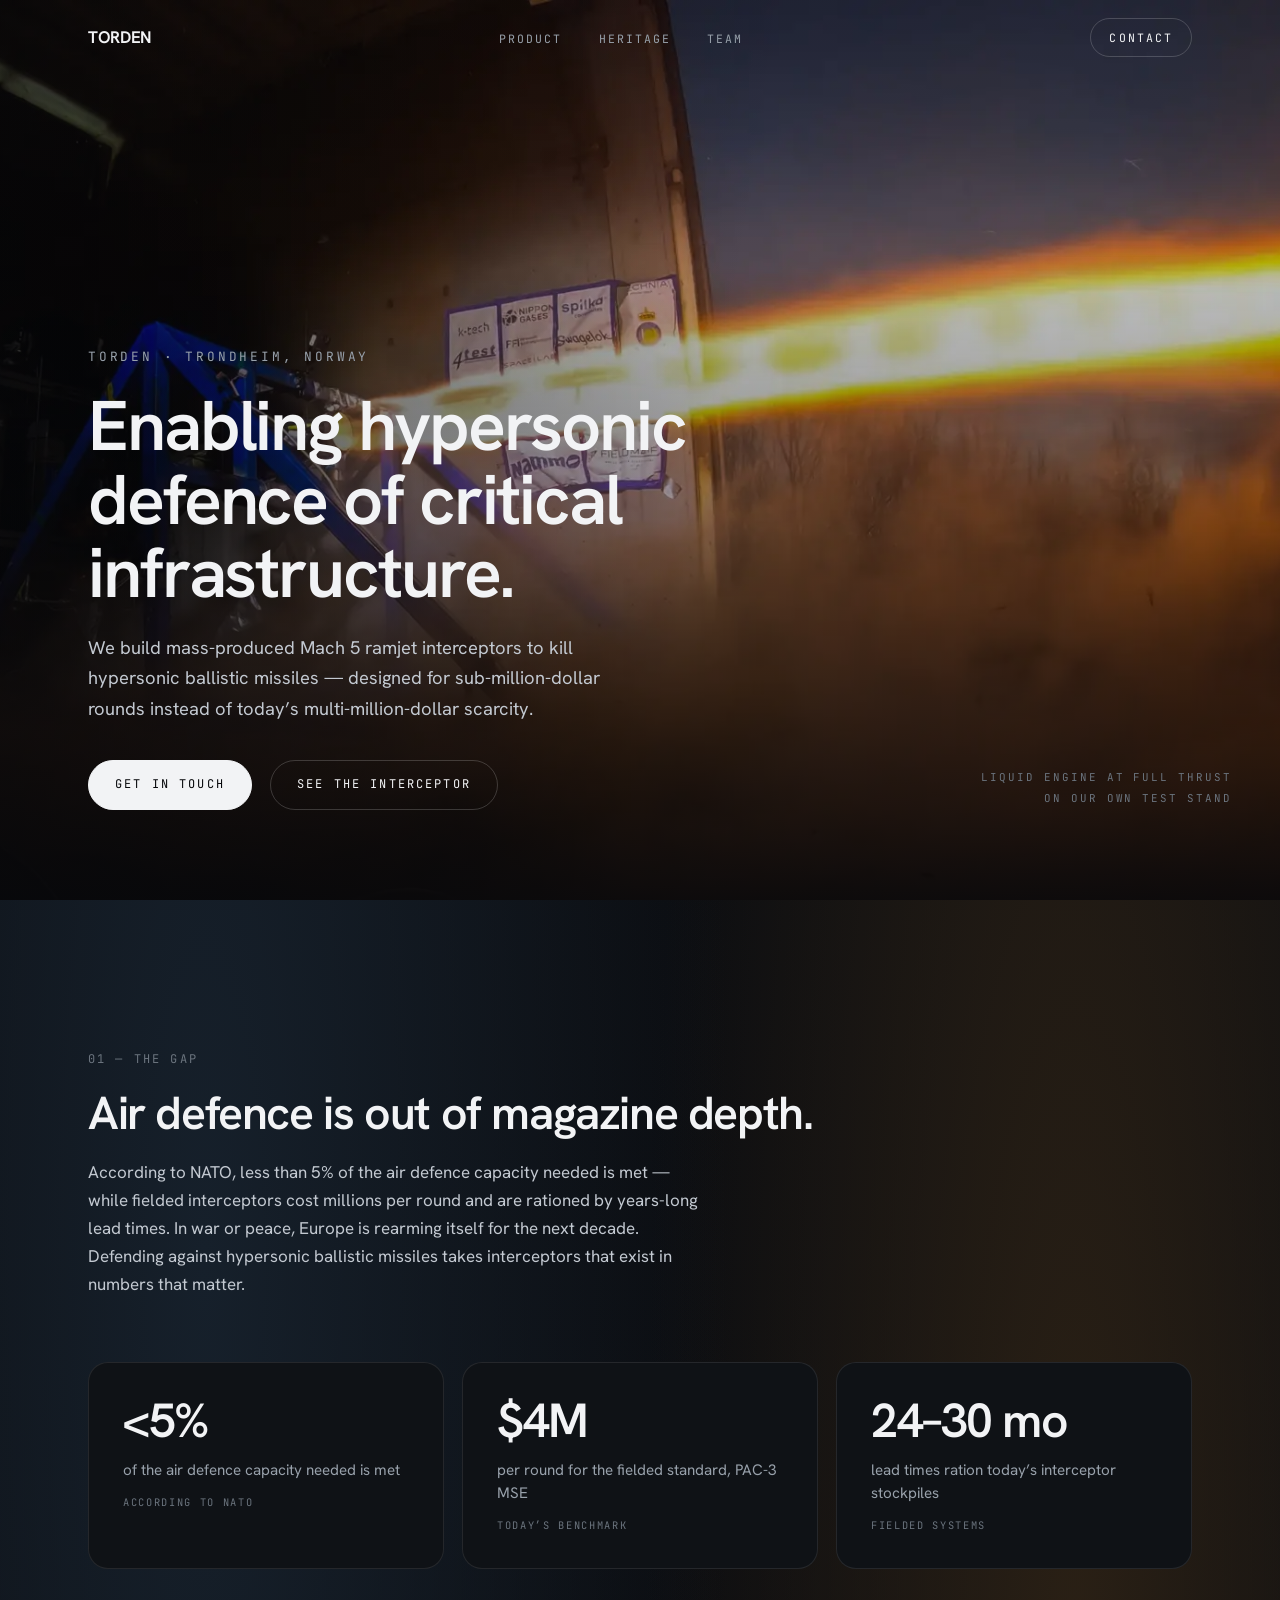
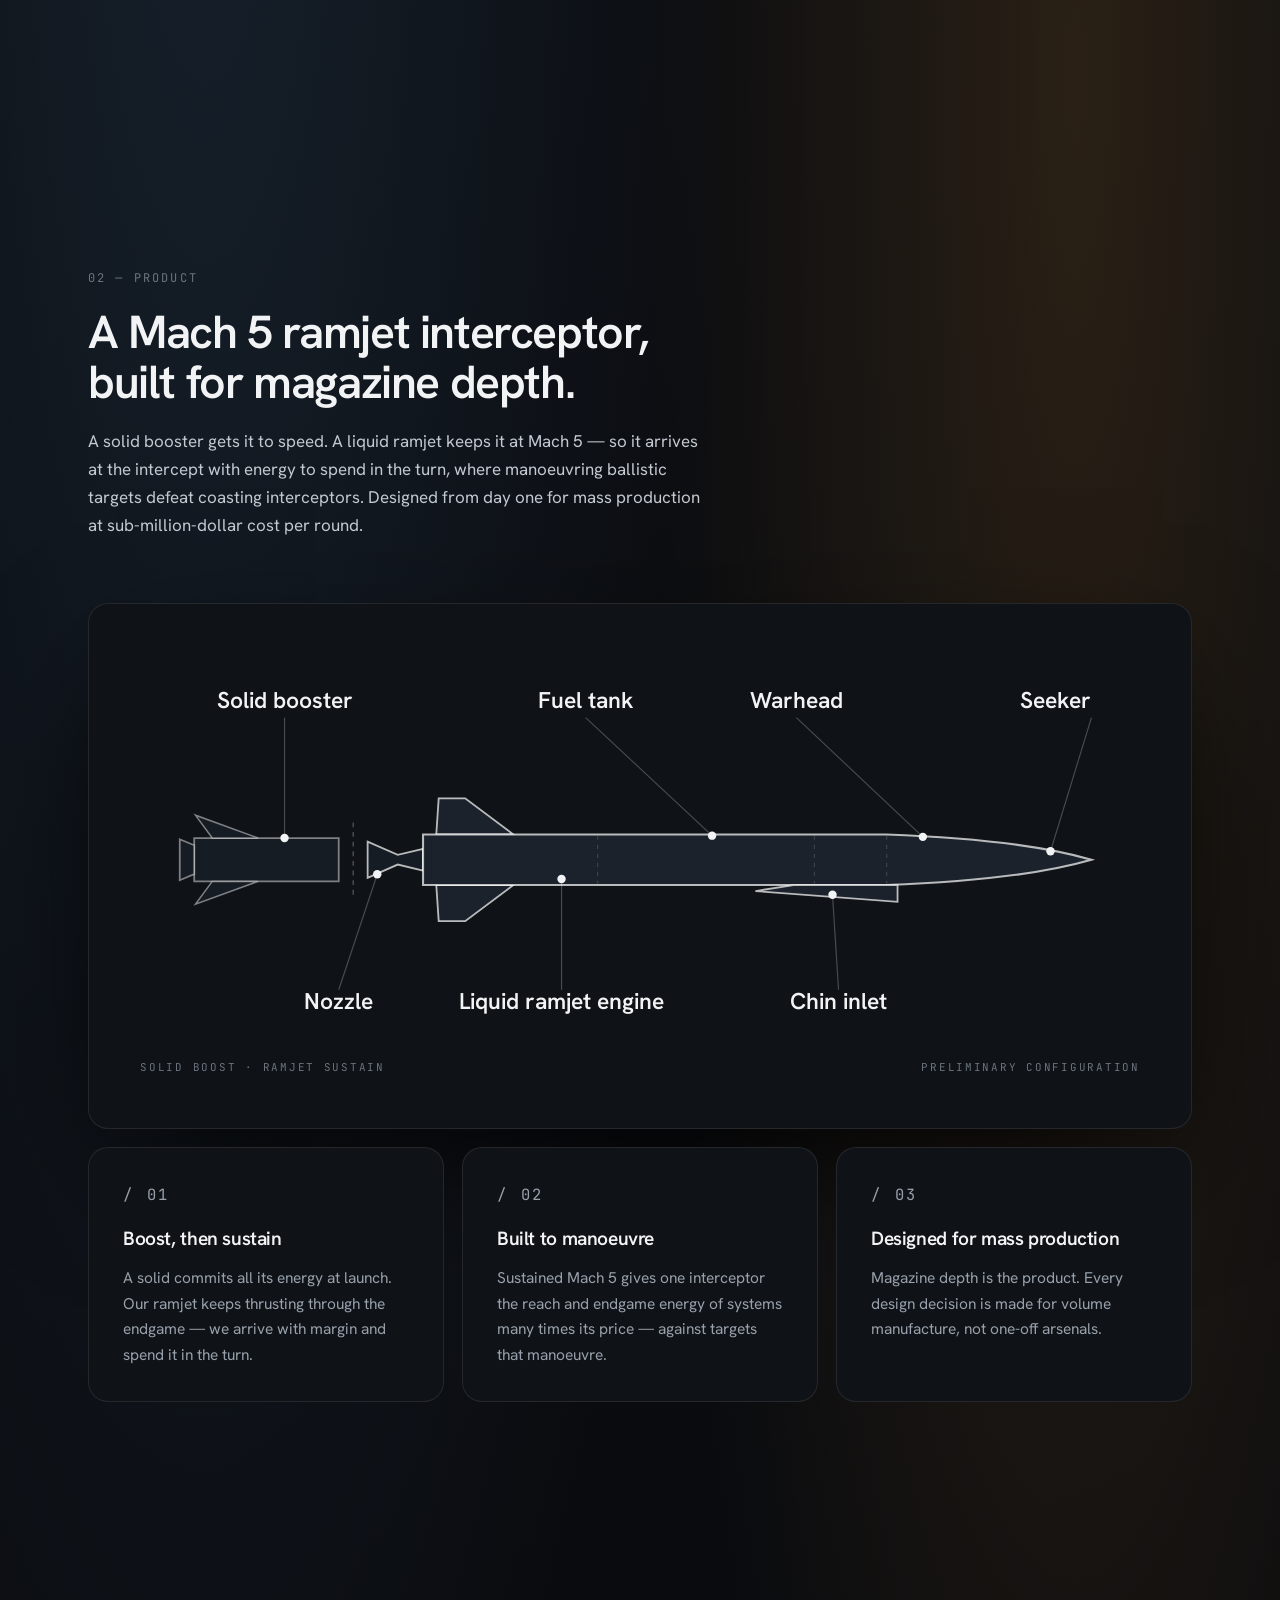
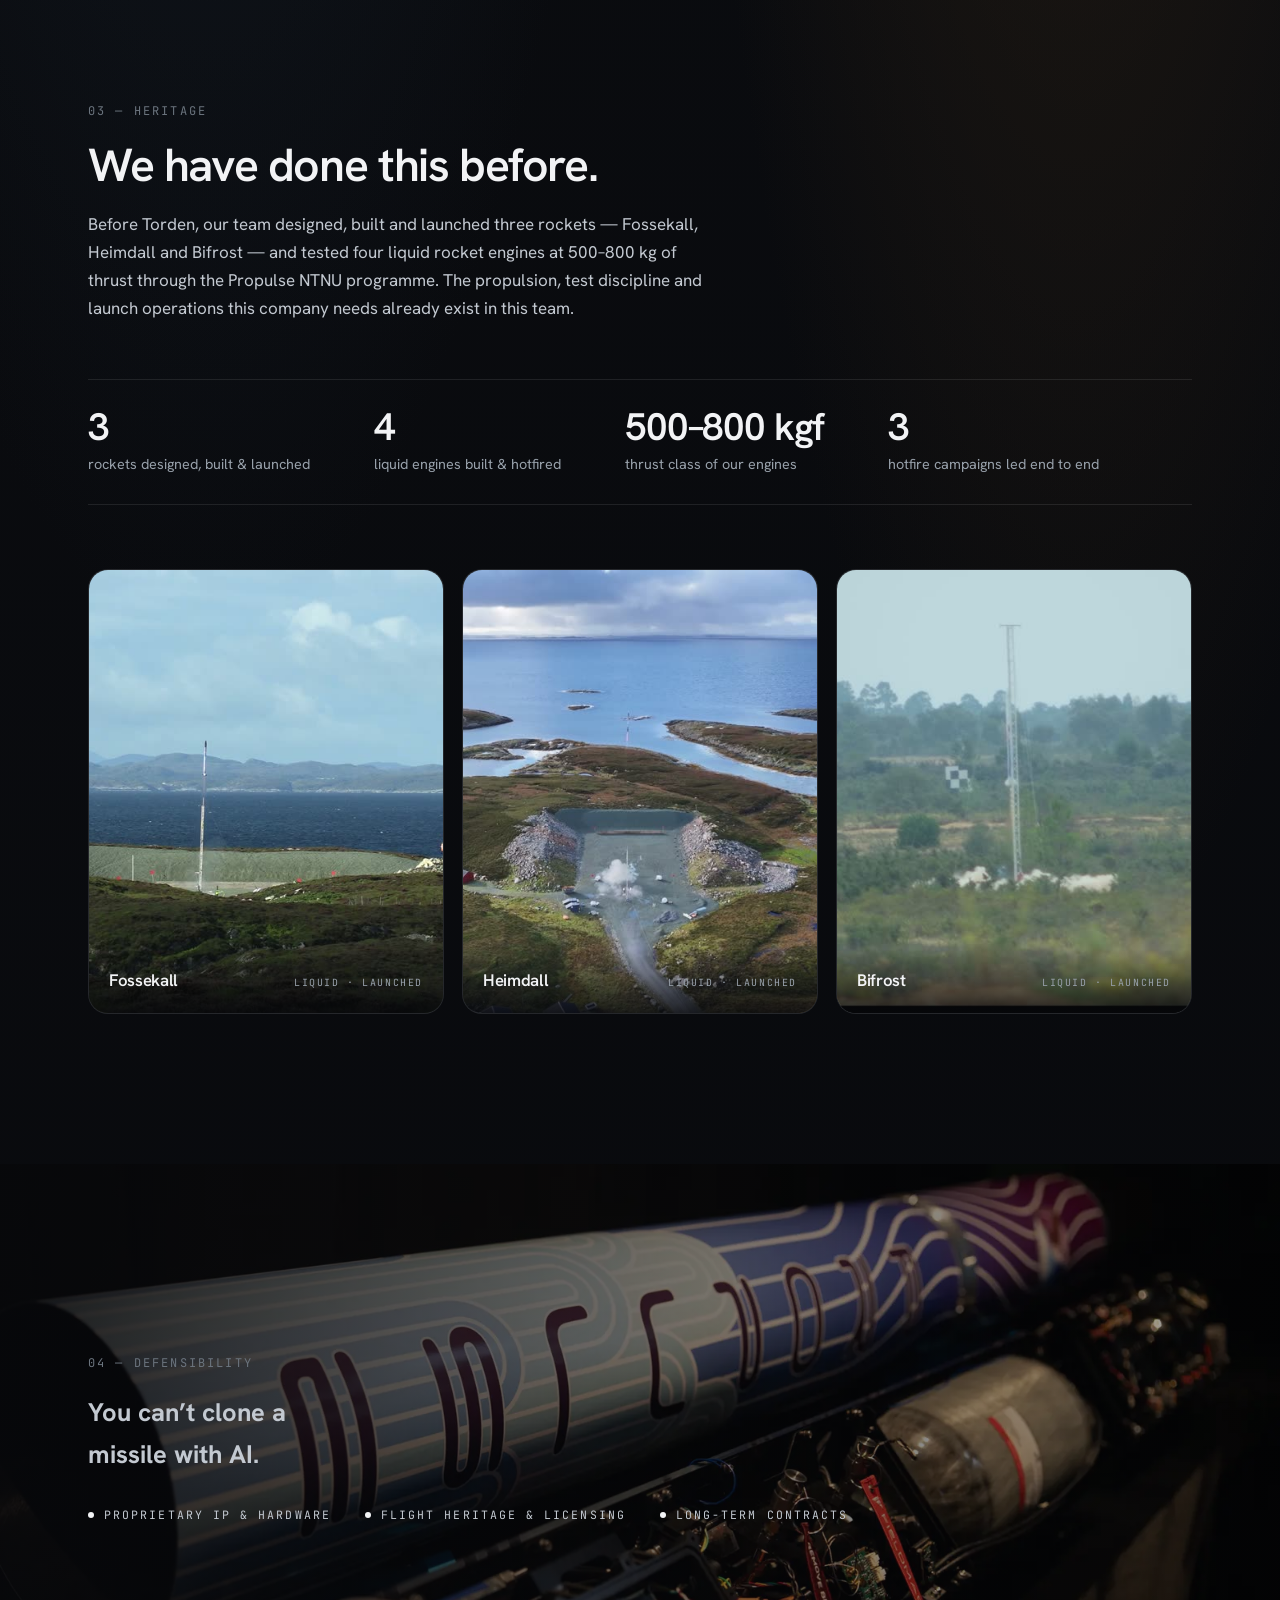
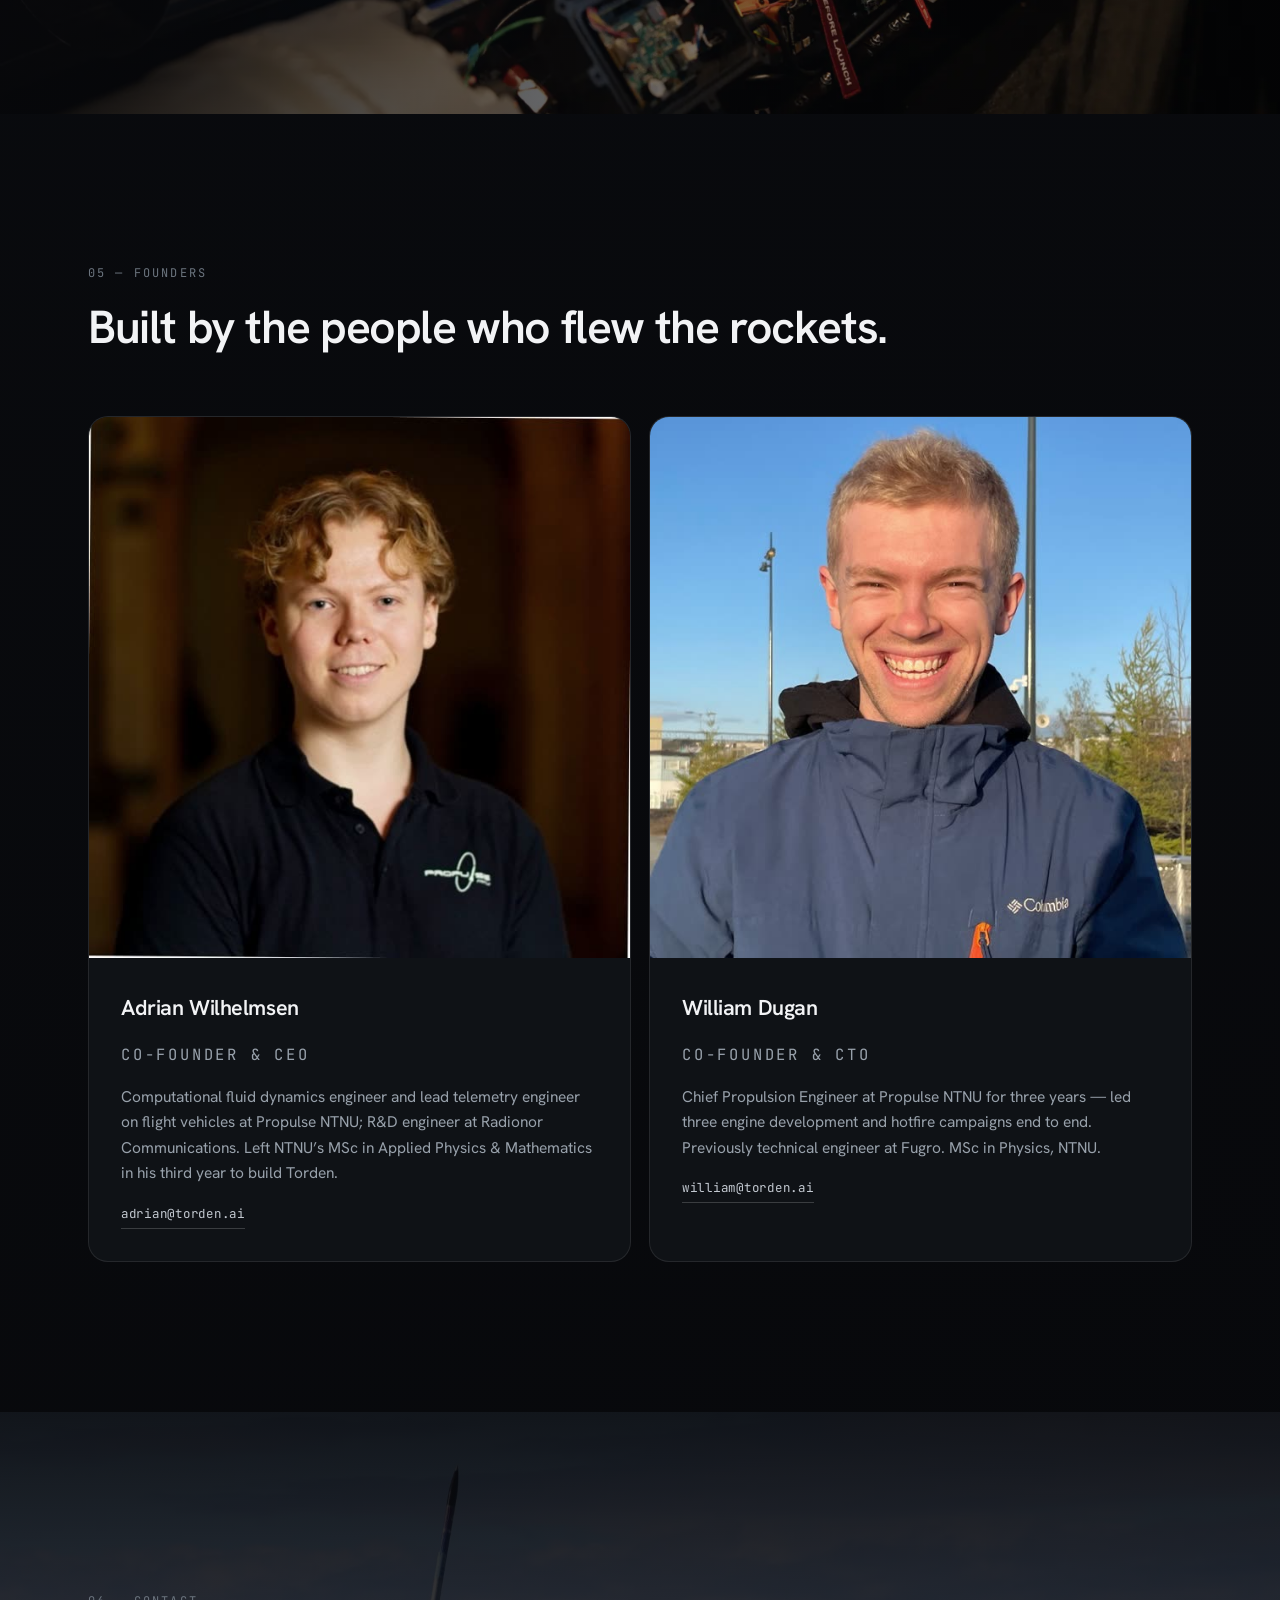
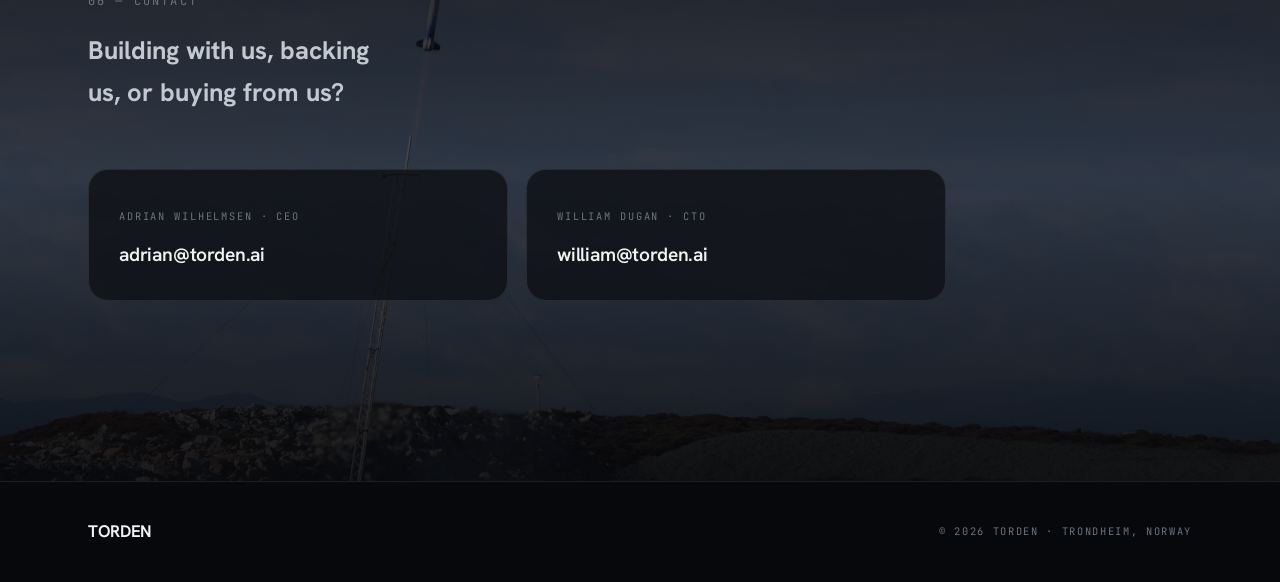
==== index.html @ d673d78e "Torden landing page - initial version Static single-page site for torden.ai in the visual language o" ====
<!doctype html>
<html lang="en">
<head>
  <meta charset="utf-8">
  <meta name="viewport" content="width=device-width, initial-scale=1">
  <title>Torden — Hypersonic defence of critical infrastructure</title>
  <meta name="description" content="Torden builds mass-produced Mach 5 ramjet interceptors to defend critical infrastructure against hypersonic ballistic missiles. Trondheim, Norway.">
  <link rel="canonical" href="https://torden.ai/">
  <meta name="theme-color" content="#07080b">

  <meta property="og:type" content="website">
  <meta property="og:site_name" content="Torden">
  <meta property="og:title" content="Torden — Hypersonic defence of critical infrastructure">
  <meta property="og:description" content="Mass-produced Mach 5 ramjet interceptors, built to kill hypersonic ballistic missiles. Trondheim, Norway.">
  <meta property="og:url" content="https://torden.ai/">
  <meta property="og:image" content="https://torden.ai/assets/img/og.jpg">
  <meta name="twitter:card" content="summary_large_image">

  <link rel="icon" href="favicon.svg" type="image/svg+xml">
  <link rel="apple-touch-icon" href="apple-touch-icon.png">

  <link rel="preload" href="assets/fonts/hanken-grotesk-var.woff2" as="font" type="font/woff2" crossorigin>
  <link rel="preload" href="assets/fonts/jetbrains-mono-var.woff2" as="font" type="font/woff2" crossorigin>
  <link rel="stylesheet" href="styles.css">
  <script>document.documentElement.classList.add("js");</script>
</head>
<body>

  <header class="nav" id="top">
    <div class="container nav-inner">
      <a class="wordmark" href="#top" aria-label="Torden — home">TORDEN</a>
      <nav aria-label="Primary">
        <ul class="nav-links">
          <li><a href="#product">Product</a></li>
          <li><a href="#heritage">Heritage</a></li>
          <li><a href="#team">Team</a></li>
        </ul>
      </nav>
      <a class="nav-contact" href="#contact">Contact</a>
    </div>
  </header>

  <main>

    <!-- Hero -->
    <section class="hero">
      <div class="hero-media" aria-hidden="true">
        <picture>
          <source type="image/webp" srcset="assets/img/hero-960.webp 960w, assets/img/hero-1600.webp 1600w, assets/img/hero-2560.webp 2560w" sizes="100vw">
          <img src="assets/img/hero-1600.jpg" srcset="assets/img/hero-960.jpg 960w, assets/img/hero-1600.jpg 1600w, assets/img/hero-2560.jpg 2560w" sizes="100vw" alt="" fetchpriority="high" decoding="async">
        </picture>
      </div>
      <div class="hero-scrim" aria-hidden="true"></div>
      <div class="container hero-content">
        <p class="hero-kicker">Torden &middot; Trondheim, Norway</p>
        <h1>Enabling hypersonic defence of critical infrastructure.</h1>
        <p class="hero-sub">We build mass-produced Mach&nbsp;5 ramjet interceptors to kill hypersonic ballistic missiles &mdash; designed for sub-million-dollar rounds instead of today&rsquo;s multi-million-dollar scarcity.</p>
        <div class="hero-cta-row">
          <a class="btn" href="#contact">Get in touch</a>
          <a class="btn btn-ghost" href="#product">See the interceptor</a>
        </div>
      </div>
      <p class="hero-note" aria-hidden="true">Liquid engine at full thrust<br>on our own test stand</p>
    </section>

    <!-- The gap -->
    <section class="section" id="gap">
      <div class="container">
        <div class="section-head reveal">
          <p class="kicker">01 &mdash; The gap</p>
          <h2>Air defence is out of magazine depth.</h2>
          <p class="section-lede">According to NATO, less than 5% of the air defence capacity needed is met &mdash; while fielded interceptors cost millions per round and are rationed by years-long lead times. In war or peace, Europe is rearming itself for the next decade. Defending against hypersonic ballistic missiles takes interceptors that exist in numbers that matter.</p>
        </div>
        <div class="stat-grid">
          <div class="stat reveal">
            <p class="stat-number">&lt;5%</p>
            <p class="stat-label">of the air defence capacity needed is met</p>
            <p class="stat-source">According to NATO</p>
          </div>
          <div class="stat reveal">
            <p class="stat-number">$4M</p>
            <p class="stat-label">per round for the fielded standard, PAC-3 MSE</p>
            <p class="stat-source">Today&rsquo;s benchmark</p>
          </div>
          <div class="stat reveal">
            <p class="stat-number">24&ndash;30&nbsp;mo</p>
            <p class="stat-label">lead times ration today&rsquo;s interceptor stockpiles</p>
            <p class="stat-source">Fielded systems</p>
          </div>
        </div>
      </div>
    </section>

    <!-- Product -->
    <section class="section" id="product">
      <div class="container">
        <div class="section-head reveal">
          <p class="kicker">02 &mdash; Product</p>
          <h2>A Mach&nbsp;5 ramjet interceptor, built for magazine depth.</h2>
          <p class="section-lede">A solid booster gets it to speed. A liquid ramjet keeps it at Mach&nbsp;5 &mdash; so it arrives at the intercept with energy to spend in the turn, where manoeuvring ballistic targets defeat coasting interceptors. Designed from day one for mass production at sub-million-dollar cost per round.</p>
        </div>
        <div class="diagram-panel reveal">
          <div class="diagram-scroll" tabindex="0" role="group" aria-label="Interceptor cutaway diagram, scrollable">
            <svg viewBox="0 0 1660 640" xmlns="http://www.w3.org/2000/svg" preserveAspectRatio="xMidYMid meet" role="img" aria-labelledby="diagram-title">
              <title id="diagram-title">Interceptor cutaway: solid booster and nozzle at the rear, liquid ramjet engine with chin inlet mid-body, fuel tank, warhead and seeker toward the nose.</title>
              <path d="M 90 304 L 330 304 L 330 376 L 90 376 Z" fill="#161c24" stroke="rgba(255,255,255,.45)" stroke-width="3"/>
              <path d="M 90 316 L 66 306 L 66 374 L 90 364 Z" fill="#161c24" stroke="rgba(255,255,255,.45)" stroke-width="3"/>
              <path d="M 120 304 L 92 266 L 196 304 Z" fill="#161c24" stroke="rgba(255,255,255,.45)" stroke-width="2.5"/>
              <path d="M 120 376 L 92 414 L 196 376 Z" fill="#161c24" stroke="rgba(255,255,255,.45)" stroke-width="2.5"/>
              <line x1="354" y1="278" x2="354" y2="402" stroke="rgba(255,255,255,.3)" stroke-width="2" stroke-dasharray="8 8"/>
              <path d="M 470 322 L 428 332 L 378 310 L 378 370 L 428 348 L 470 358 Z" fill="#161c24" stroke="rgba(255,255,255,.7)" stroke-width="3"/>
              <path d="M 620 298 L 540 238 L 496 238 L 492 298 Z" fill="#1b222b" stroke="rgba(255,255,255,.7)" stroke-width="3"/>
              <path d="M 620 382 L 540 442 L 496 442 L 492 382 Z" fill="#1b222b" stroke="rgba(255,255,255,.7)" stroke-width="3"/>
              <path d="M 470 298 L 1240 298 Q 1462 306 1580 340 Q 1462 374 1240 382 L 470 382 Z" fill="#1b222b" stroke="rgba(255,255,255,.7)" stroke-width="3.5"/>
              <path d="M 1085 382 L 1258 382 L 1258 410 L 1022 392 Z" fill="#1b222b" stroke="rgba(255,255,255,.7)" stroke-width="3"/>
              <line x1="760" y1="300" x2="760" y2="380" stroke="rgba(255,255,255,.14)" stroke-width="2" stroke-dasharray="7 8"/>
              <line x1="1120" y1="300" x2="1120" y2="380" stroke="rgba(255,255,255,.14)" stroke-width="2" stroke-dasharray="7 8"/>
              <line x1="1240" y1="300" x2="1240" y2="380" stroke="rgba(255,255,255,.14)" stroke-width="2" stroke-dasharray="7 8"/>
              <line x1="1512" y1="326" x2="1580" y2="104" stroke="rgba(255,255,255,.24)" stroke-width="2"/><circle cx="1512" cy="326" r="7" fill="#f2f3f5"/><text x="1580" y="88" fill="#f2f3f5" font-size="38" font-weight="600" font-family="Hanken Grotesk, sans-serif" text-anchor="end">Seeker</text>
              <line x1="1300" y1="302" x2="1090" y2="104" stroke="rgba(255,255,255,.24)" stroke-width="2"/><circle cx="1300" cy="302" r="7" fill="#f2f3f5"/><text x="1090" y="88" fill="#f2f3f5" font-size="38" font-weight="600" font-family="Hanken Grotesk, sans-serif" text-anchor="middle">Warhead</text>
              <line x1="950" y1="300" x2="740" y2="104" stroke="rgba(255,255,255,.24)" stroke-width="2"/><circle cx="950" cy="300" r="7" fill="#f2f3f5"/><text x="740" y="88" fill="#f2f3f5" font-size="38" font-weight="600" font-family="Hanken Grotesk, sans-serif" text-anchor="middle">Fuel tank</text>
              <line x1="240" y1="304" x2="240" y2="104" stroke="rgba(255,255,255,.24)" stroke-width="2"/><circle cx="240" cy="304" r="7" fill="#f2f3f5"/><text x="240" y="88" fill="#f2f3f5" font-size="38" font-weight="600" font-family="Hanken Grotesk, sans-serif" text-anchor="middle">Solid booster</text>
              <line x1="394" y1="364" x2="330" y2="556" stroke="rgba(255,255,255,.24)" stroke-width="2"/><circle cx="394" cy="364" r="7" fill="#f2f3f5"/><text x="330" y="588" fill="#f2f3f5" font-size="38" font-weight="600" font-family="Hanken Grotesk, sans-serif" text-anchor="middle">Nozzle</text>
              <line x1="700" y1="372" x2="700" y2="556" stroke="rgba(255,255,255,.24)" stroke-width="2"/><circle cx="700" cy="372" r="7" fill="#f2f3f5"/><text x="700" y="588" fill="#f2f3f5" font-size="38" font-weight="600" font-family="Hanken Grotesk, sans-serif" text-anchor="middle">Liquid ramjet engine</text>
              <line x1="1150" y1="398" x2="1160" y2="556" stroke="rgba(255,255,255,.24)" stroke-width="2"/><circle cx="1150" cy="398" r="7" fill="#f2f3f5"/><text x="1160" y="588" fill="#f2f3f5" font-size="38" font-weight="600" font-family="Hanken Grotesk, sans-serif" text-anchor="middle">Chin inlet</text>
            </svg>
          </div>
          <div class="diagram-caption">
            <span>Solid boost &middot; ramjet sustain</span>
            <span>Preliminary configuration</span>
          </div>
        </div>
        <div class="feature-grid">
          <div class="feature reveal">
            <p class="feature-index">/ 01</p>
            <h3>Boost, then sustain</h3>
            <p>A solid commits all its energy at launch. Our ramjet keeps thrusting through the endgame &mdash; we arrive with margin and spend it in the turn.</p>
          </div>
          <div class="feature reveal">
            <p class="feature-index">/ 02</p>
            <h3>Built to manoeuvre</h3>
            <p>Sustained Mach&nbsp;5 gives one interceptor the reach and endgame energy of systems many times its price &mdash; against targets that manoeuvre.</p>
          </div>
          <div class="feature reveal">
            <p class="feature-index">/ 03</p>
            <h3>Designed for mass production</h3>
            <p>Magazine depth is the product. Every design decision is made for volume manufacture, not one-off arsenals.</p>
          </div>
        </div>
      </div>
    </section>

    <!-- Heritage -->
    <section class="section" id="heritage">
      <div class="container">
        <div class="section-head reveal">
          <p class="kicker">03 &mdash; Heritage</p>
          <h2>We have done this before.</h2>
          <p class="section-lede">Before Torden, our team designed, built and launched three rockets &mdash; Fossekall, Heimdall and Bifrost &mdash; and tested four liquid rocket engines at 500&ndash;800&nbsp;kg of thrust through the Propulse NTNU programme. The propulsion, test discipline and launch operations this company needs already exist in this team.</p>
        </div>
        <div class="heritage-stats reveal">
          <div class="hstat">
            <p class="stat-number">3</p>
            <p class="stat-label">rockets designed, built &amp; launched</p>
          </div>
          <div class="hstat">
            <p class="stat-number">4</p>
            <p class="stat-label">liquid engines built &amp; hotfired</p>
          </div>
          <div class="hstat">
            <p class="stat-number">500&ndash;800&nbsp;kgf</p>
            <p class="stat-label">thrust class of our engines</p>
          </div>
          <div class="hstat">
            <p class="stat-number">3</p>
            <p class="stat-label">hotfire campaigns led end to end</p>
          </div>
        </div>
        <div class="launch-grid">
          <figure class="launch-card reveal">
            <video src="assets/video/fossekall.mp4" poster="assets/video/fossekall-poster.jpg" autoplay muted loop playsinline preload="metadata" aria-label="Fossekall lifting off from a coastal launch rail"></video>
            <figcaption>
              <span class="launch-name">Fossekall</span>
              <span class="launch-tag">Liquid &middot; launched</span>
            </figcaption>
          </figure>
          <figure class="launch-card reveal">
            <video src="assets/video/heimdall.mp4" poster="assets/video/heimdall-poster.jpg" autoplay muted loop playsinline preload="metadata" aria-label="Heimdall igniting on an island pad, seen from a drone"></video>
            <figcaption>
              <span class="launch-name">Heimdall</span>
              <span class="launch-tag">Liquid &middot; launched</span>
            </figcaption>
          </figure>
          <figure class="launch-card reveal">
            <video src="assets/video/bifrost.mp4" poster="assets/video/bifrost-poster.jpg" autoplay muted loop playsinline preload="metadata" aria-label="Bifrost leaving its launch tower"></video>
            <figcaption>
              <span class="launch-name">Bifrost</span>
              <span class="launch-tag">Liquid &middot; launched</span>
            </figcaption>
          </figure>
        </div>
      </div>
    </section>

    <!-- Defensibility band -->
    <section class="band" aria-labelledby="defensibility-title">
      <div class="band-media" aria-hidden="true">
        <picture>
          <source type="image/webp" srcset="assets/img/avduking-1000.webp 1000w, assets/img/avduking-1600.webp 1600w" sizes="100vw">
          <img src="assets/img/avduking-1600.jpg" srcset="assets/img/avduking-1000.jpg 1000w, assets/img/avduking-1600.jpg 1600w" sizes="100vw" alt="" loading="lazy" decoding="async">
        </picture>
      </div>
      <div class="band-scrim" aria-hidden="true"></div>
      <div class="container">
        <div class="reveal">
          <p class="kicker">04 &mdash; Defensibility</p>
          <h2 id="defensibility-title">You can&rsquo;t clone a missile with AI.</h2>
          <ul class="band-list">
            <li>Proprietary IP &amp; hardware</li>
            <li>Flight heritage &amp; licensing</li>
            <li>Long-term contracts</li>
          </ul>
        </div>
      </div>
    </section>

    <!-- Team -->
    <section class="section" id="team">
      <div class="container">
        <div class="section-head reveal">
          <p class="kicker">05 &mdash; Founders</p>
          <h2>Built by the people who flew the rockets.</h2>
        </div>
        <div class="team-grid">
          <div class="founder reveal">
            <img src="assets/img/adrian-640.jpg" alt="Portrait of Adrian Wilhelmsen" loading="lazy" decoding="async">
            <div class="founder-body">
              <h3>Adrian Wilhelmsen</h3>
              <p class="founder-role">Co-founder &amp; CEO</p>
              <p>Computational fluid dynamics engineer and lead telemetry engineer on flight vehicles at Propulse NTNU; R&amp;D engineer at Radionor Communications. Left NTNU&rsquo;s MSc in Applied Physics &amp; Mathematics in his third year to build Torden.</p>
              <a class="founder-mail" href="mailto:adrian@torden.ai">adrian@torden.ai</a>
            </div>
          </div>
          <div class="founder reveal">
            <img src="assets/img/william-640.jpg" alt="Portrait of William Dugan" loading="lazy" decoding="async">
            <div class="founder-body">
              <h3>William Dugan</h3>
              <p class="founder-role">Co-founder &amp; CTO</p>
              <p>Chief Propulsion Engineer at Propulse NTNU for three years &mdash; led three engine development and hotfire campaigns end to end. Previously technical engineer at Fugro. MSc in Physics, NTNU.</p>
              <a class="founder-mail" href="mailto:william@torden.ai">william@torden.ai</a>
            </div>
          </div>
        </div>
      </div>
    </section>

    <!-- Contact -->
    <section class="contact" id="contact" aria-labelledby="contact-title">
      <div class="contact-media" aria-hidden="true">
        <picture>
          <source type="image/webp" srcset="assets/img/launch-1920.webp">
          <img src="assets/img/launch-1920.jpg" alt="" loading="lazy" decoding="async">
        </picture>
      </div>
      <div class="contact-scrim" aria-hidden="true"></div>
      <div class="container">
        <div class="reveal">
          <p class="kicker">06 &mdash; Contact</p>
          <h2 id="contact-title">Building with us, backing us, or buying from us?</h2>
          <div class="contact-mails">
            <a class="mail-card" href="mailto:adrian@torden.ai">
              <span class="who">Adrian Wilhelmsen &middot; CEO</span>
              <span class="addr">adrian@torden.ai</span>
            </a>
            <a class="mail-card" href="mailto:william@torden.ai">
              <span class="who">William Dugan &middot; CTO</span>
              <span class="addr">william@torden.ai</span>
            </a>
          </div>
        </div>
      </div>
    </section>

  </main>

  <footer>
    <div class="container footer-inner">
      <a class="wordmark" href="#top">TORDEN</a>
      <p class="footer-meta">&copy; 2026 Torden &middot; Trondheim, Norway</p>
    </div>
  </footer>

  <script>
    (function () {
      var reduced = window.matchMedia("(prefers-reduced-motion: reduce)").matches;

      // Nav background after scrolling past the top of the hero
      var nav = document.querySelector(".nav");
      var onScroll = function () {
        nav.classList.toggle("scrolled", window.scrollY > 24);
      };
      window.addEventListener("scroll", onScroll, { passive: true });
      onScroll();

      // Reveal-on-scroll
      var revealEls = document.querySelectorAll(".reveal");
      if (!reduced && "IntersectionObserver" in window) {
        var ro = new IntersectionObserver(function (entries) {
          entries.forEach(function (e) {
            if (e.isIntersecting) {
              e.target.classList.add("in");
              ro.unobserve(e.target);
            }
          });
        }, { threshold: 0.12, rootMargin: "0px 0px -5% 0px" });
        revealEls.forEach(function (el) { ro.observe(el); });
      } else {
        revealEls.forEach(function (el) { el.classList.add("in"); });
      }

      // Play launch loops only while visible; never with reduced motion
      var videos = document.querySelectorAll(".launch-card video");
      if (reduced) {
        videos.forEach(function (v) {
          v.removeAttribute("autoplay");
          v.pause();
        });
      } else if ("IntersectionObserver" in window) {
        var vo = new IntersectionObserver(function (entries) {
          entries.forEach(function (e) {
            var v = e.target;
            if (e.isIntersecting) {
              v.play().catch(function () {});
            } else {
              v.pause();
            }
          });
        }, { threshold: 0.2 });
        videos.forEach(function (v) { vo.observe(v); });
      }
    })();
  </script>
</body>
</html>
---- styles.css ----
/* Torden — landing page
   Design language carried over from the investor deck:
   near-black ground, steel/warm radial glows, Hanken Grotesk display,
   JetBrains Mono technical labels, hairline panels. */

:root {
  --bg-0: #07080b;
  --bg-1: #0c0e12;
  --panel: #0f1216;
  --panel-2: #151a21;
  --line: rgba(255, 255, 255, 0.09);
  --line-strong: rgba(255, 255, 255, 0.18);
  --text: #f2f3f5;
  --text-2: #c3c9d1;
  --muted: #98a1ab;
  --muted-2: #6b747e;
  --glow-steel: #16202b;
  --glow-warm: #2a2015;
  --glow-deep: #101a24;
  --radius: 20px;
  --pad-x: clamp(20px, 5vw, 48px);
  --font-sans: "Hanken Grotesk", -apple-system, BlinkMacSystemFont, "Segoe UI", sans-serif;
  --font-mono: "JetBrains Mono", ui-monospace, SFMono-Regular, Menlo, Consolas, monospace;
}

@font-face {
  font-family: "Hanken Grotesk";
  src: url("assets/fonts/hanken-grotesk-var.woff2") format("woff2");
  font-weight: 100 900;
  font-style: normal;
  font-display: swap;
}
@font-face {
  font-family: "JetBrains Mono";
  src: url("assets/fonts/jetbrains-mono-var.woff2") format("woff2");
  font-weight: 100 800;
  font-style: normal;
  font-display: swap;
}

* { margin: 0; padding: 0; box-sizing: border-box; }

html { scroll-behavior: smooth; }

body {
  background:
    radial-gradient(66% 60% at 16% 18%, var(--glow-steel) 0%, rgba(22, 32, 43, 0) 62%),
    radial-gradient(56% 60% at 84% 24%, var(--glow-warm) 0%, rgba(42, 32, 21, 0) 60%),
    linear-gradient(158deg, var(--bg-1), var(--bg-0));
  background-color: var(--bg-0);
  color: var(--text-2);
  font-family: var(--font-sans);
  font-size: 1.0625rem;
  line-height: 1.65;
  -webkit-font-smoothing: antialiased;
  overflow-x: hidden;
}

img, video, svg { max-width: 100%; display: block; }

a { color: var(--text); text-decoration: none; }
a:hover { color: #ffffff; }
a:focus-visible, button:focus-visible {
  outline: 2px solid var(--text);
  outline-offset: 3px;
  border-radius: 4px;
}

::selection { background: #2b3a4a; color: var(--text); }

.container {
  max-width: 1200px;
  margin-inline: auto;
  padding-inline: var(--pad-x);
}

/* ---------- Nav ---------- */

.nav {
  position: fixed;
  inset: 0 0 auto 0;
  z-index: 100;
  transition: background-color 0.35s ease, border-color 0.35s ease;
  border-bottom: 1px solid transparent;
}
.nav.scrolled {
  background: rgba(7, 8, 11, 0.82);
  -webkit-backdrop-filter: blur(14px);
  backdrop-filter: blur(14px);
  border-bottom-color: var(--line);
}
.nav-inner {
  display: flex;
  align-items: center;
  justify-content: space-between;
  gap: 24px;
  padding-block: 18px;
}
.wordmark {
  font-weight: 650;
  font-size: 1.05rem;
  letter-spacing: -0.02em;
  color: var(--text);
}
.nav-links {
  display: flex;
  align-items: center;
  gap: clamp(18px, 3vw, 36px);
  list-style: none;
}
.nav-links a {
  font-family: var(--font-mono);
  font-size: 0.72rem;
  letter-spacing: 0.18em;
  text-transform: uppercase;
  color: var(--muted);
}
.nav-links a:hover { color: var(--text); }
.nav-contact {
  font-family: var(--font-mono);
  font-size: 0.72rem;
  letter-spacing: 0.18em;
  text-transform: uppercase;
  color: var(--text);
  border: 1px solid var(--line-strong);
  border-radius: 999px;
  padding: 9px 18px;
  transition: border-color 0.25s ease, background-color 0.25s ease;
}
.nav-contact:hover { border-color: var(--text); background: rgba(255, 255, 255, 0.05); }

@media (max-width: 720px) {
  .nav-links { display: none; }
}

/* ---------- Hero ---------- */

.hero {
  position: relative;
  min-height: 100vh;
  min-height: 100svh;
  display: flex;
  align-items: flex-end;
  isolation: isolate;
  overflow: hidden;
}
.hero-media {
  position: absolute;
  inset: 0;
  z-index: -2;
}
.hero-media img {
  width: 100%;
  height: 100%;
  object-fit: cover;
  object-position: 62% 40%;
}
.hero-scrim {
  position: absolute;
  inset: 0;
  z-index: -1;
  background:
    linear-gradient(to top, rgba(7, 8, 11, 0.94) 0%, rgba(7, 8, 11, 0.42) 42%, rgba(7, 8, 11, 0.18) 70%, rgba(7, 8, 11, 0.35) 100%),
    linear-gradient(100deg, rgba(7, 8, 11, 0.55) 0%, rgba(7, 8, 11, 0) 55%);
}
.hero-content {
  width: 100%;
  padding-bottom: clamp(56px, 10vh, 120px);
}
.hero-kicker {
  font-family: var(--font-mono);
  font-size: clamp(0.68rem, 1.4vw, 0.8rem);
  letter-spacing: 0.22em;
  text-transform: uppercase;
  color: var(--muted);
  margin-bottom: 22px;
}
.hero h1 {
  font-size: clamp(2.35rem, 5.6vw, 4.4rem);
  font-weight: 600;
  letter-spacing: -0.03em;
  line-height: 1.04;
  color: var(--text);
  max-width: 17ch;
  text-wrap: balance;
}
.hero-sub {
  margin-top: 24px;
  max-width: 52ch;
  font-size: clamp(1rem, 1.6vw, 1.15rem);
  color: var(--text-2);
}
.hero-cta-row {
  display: flex;
  flex-wrap: wrap;
  align-items: center;
  gap: 18px;
  margin-top: 36px;
}
.btn {
  display: inline-block;
  font-family: var(--font-mono);
  font-size: 0.75rem;
  letter-spacing: 0.18em;
  text-transform: uppercase;
  padding: 14px 26px;
  border-radius: 999px;
  border: 1px solid var(--text);
  color: var(--bg-0);
  background: var(--text);
  transition: background-color 0.25s ease, color 0.25s ease;
}
.btn:hover { background: #ffffff; color: var(--bg-0); }
.btn-ghost {
  background: transparent;
  color: var(--text);
  border-color: var(--line-strong);
}
.btn-ghost:hover { background: rgba(255, 255, 255, 0.06); color: var(--text); border-color: var(--text); }
.hero-note {
  position: absolute;
  right: var(--pad-x);
  bottom: clamp(56px, 10vh, 120px);
  font-family: var(--font-mono);
  font-size: 0.68rem;
  letter-spacing: 0.18em;
  text-transform: uppercase;
  color: var(--muted-2);
  text-align: right;
  line-height: 2;
}
@media (max-width: 900px) {
  .hero-note { display: none; }
}

/* ---------- Sections ---------- */

.section {
  padding-block: clamp(84px, 12vw, 150px);
}
.section-head { max-width: 820px; }
.kicker {
  font-family: var(--font-mono);
  font-size: 0.75rem;
  letter-spacing: 0.18em;
  text-transform: uppercase;
  color: var(--muted-2);
  margin-bottom: 18px;
}
.section h2 {
  font-size: clamp(1.8rem, 3.8vw, 2.9rem);
  font-weight: 600;
  letter-spacing: -0.03em;
  line-height: 1.08;
  color: var(--text);
  text-wrap: balance;
}
.section-lede {
  margin-top: 20px;
  max-width: 62ch;
  color: var(--text-2);
}
.section-lede .attrib { color: var(--muted); }

/* ---------- Stat tiles ---------- */

.stat-grid {
  display: grid;
  grid-template-columns: repeat(3, 1fr);
  gap: 18px;
  margin-top: clamp(40px, 6vw, 64px);
}
.stat {
  background: var(--panel);
  border: 1px solid var(--line);
  border-radius: var(--radius);
  padding: clamp(24px, 3vw, 34px);
}
.stat-number {
  font-size: clamp(2.1rem, 4vw, 3rem);
  font-weight: 600;
  letter-spacing: -0.03em;
  line-height: 1;
  color: var(--text);
}
.stat-label {
  margin-top: 14px;
  font-size: 0.95rem;
  color: var(--muted);
  line-height: 1.5;
}
.stat-source {
  margin-top: 12px;
  font-family: var(--font-mono);
  font-size: 0.65rem;
  letter-spacing: 0.16em;
  text-transform: uppercase;
  color: var(--muted-2);
}
@media (max-width: 860px) {
  .stat-grid { grid-template-columns: 1fr; }
}

/* ---------- Product ---------- */

.diagram-panel {
  margin-top: clamp(40px, 6vw, 64px);
  background: var(--panel);
  border: 1px solid var(--line);
  border-radius: var(--radius);
  padding: clamp(20px, 4vw, 56px);
  box-shadow: 0 50px 130px -30px rgba(0, 0, 0, 0.9);
}
.diagram-scroll {
  overflow-x: auto;
  -webkit-overflow-scrolling: touch;
  scrollbar-width: thin;
  scrollbar-color: var(--line-strong) transparent;
}
.diagram-scroll svg {
  min-width: 680px;
  width: 100%;
  height: auto;
}
.diagram-caption {
  margin-top: 18px;
  display: flex;
  justify-content: space-between;
  gap: 16px;
  flex-wrap: wrap;
  font-family: var(--font-mono);
  font-size: 0.68rem;
  letter-spacing: 0.16em;
  text-transform: uppercase;
  color: var(--muted-2);
}
.feature-grid {
  display: grid;
  grid-template-columns: repeat(3, 1fr);
  gap: 18px;
  margin-top: 18px;
}
.feature {
  background: var(--panel);
  border: 1px solid var(--line);
  border-radius: var(--radius);
  padding: clamp(24px, 3vw, 34px);
}
.feature-index {
  font-family: var(--font-mono);
  font-size: 0.7rem;
  letter-spacing: 0.18em;
  color: var(--muted-2);
  margin-bottom: 16px;
}
.feature h3 {
  font-size: 1.2rem;
  font-weight: 600;
  letter-spacing: -0.02em;
  color: var(--text);
  margin-bottom: 10px;
}
.feature p { font-size: 0.97rem; color: var(--muted); }
@media (max-width: 860px) {
  .feature-grid { grid-template-columns: 1fr; }
}

/* ---------- Heritage ---------- */

.heritage-stats {
  display: flex;
  flex-wrap: wrap;
  gap: clamp(24px, 5vw, 64px);
  margin-top: clamp(36px, 5vw, 56px);
  padding-block: 28px;
  border-top: 1px solid var(--line);
  border-bottom: 1px solid var(--line);
}
.hstat .stat-number { font-size: clamp(1.8rem, 3vw, 2.4rem); }
.hstat .stat-label { margin-top: 8px; font-size: 0.9rem; }
.launch-grid {
  display: grid;
  grid-template-columns: repeat(3, 1fr);
  gap: 18px;
  margin-top: clamp(40px, 6vw, 64px);
}
.launch-card {
  position: relative;
  border-radius: var(--radius);
  overflow: hidden;
  border: 1px solid var(--line);
  background: var(--panel);
  aspect-ratio: 4 / 5;
}
.launch-card video {
  position: absolute;
  inset: 0;
  width: 100%;
  height: 100%;
  object-fit: cover;
}
.launch-card figcaption {
  position: absolute;
  inset: auto 0 0 0;
  padding: 18px 20px;
  background: linear-gradient(to top, rgba(7, 8, 11, 0.85), rgba(7, 8, 11, 0));
  display: flex;
  justify-content: space-between;
  align-items: baseline;
  gap: 12px;
}
.launch-name {
  font-weight: 600;
  letter-spacing: -0.02em;
  color: var(--text);
  font-size: 1.05rem;
}
.launch-tag {
  font-family: var(--font-mono);
  font-size: 0.62rem;
  letter-spacing: 0.16em;
  text-transform: uppercase;
  color: var(--muted);
  white-space: nowrap;
}
@media (max-width: 860px) {
  .launch-grid { grid-template-columns: 1fr; }
  .launch-card { aspect-ratio: 16 / 10; }
}

/* ---------- Defensibility band ---------- */

.band {
  position: relative;
  isolation: isolate;
  overflow: hidden;
  padding-block: clamp(110px, 16vw, 190px);
}
.band-media, .band-media picture { position: absolute; inset: 0; z-index: -2; }
.band-media img {
  width: 100%;
  height: 100%;
  object-fit: cover;
  object-position: center 38%;
}
.band-scrim {
  position: absolute;
  inset: 0;
  z-index: -1;
  background: linear-gradient(to right, rgba(7, 8, 11, 0.9) 0%, rgba(7, 8, 11, 0.55) 55%, rgba(7, 8, 11, 0.35) 100%);
}
.band h2 { max-width: 15ch; }
.band-list {
  display: flex;
  flex-wrap: wrap;
  gap: 14px 34px;
  margin-top: 30px;
  list-style: none;
}
.band-list li {
  font-family: var(--font-mono);
  font-size: 0.72rem;
  letter-spacing: 0.18em;
  text-transform: uppercase;
  color: var(--text-2);
  padding-left: 16px;
  position: relative;
}
.band-list li::before {
  content: "";
  position: absolute;
  left: 0;
  top: 50%;
  width: 6px;
  height: 6px;
  transform: translateY(-50%);
  border-radius: 50%;
  background: var(--text);
}

/* ---------- Team ---------- */

.team-grid {
  display: grid;
  grid-template-columns: 1fr 1fr;
  gap: 18px;
  margin-top: clamp(40px, 6vw, 64px);
}
.founder {
  background: var(--panel);
  border: 1px solid var(--line);
  border-radius: var(--radius);
  overflow: hidden;
  display: flex;
  flex-direction: column;
}
.founder img {
  width: 100%;
  aspect-ratio: 1 / 1;
  object-fit: cover;
  filter: saturate(0.92);
}
.founder-body { padding: clamp(24px, 3vw, 32px); }
.founder h3 {
  font-size: 1.35rem;
  font-weight: 600;
  letter-spacing: -0.02em;
  color: var(--text);
}
.founder-role {
  font-family: var(--font-mono);
  font-size: 0.68rem;
  letter-spacing: 0.18em;
  text-transform: uppercase;
  color: var(--muted-2);
  margin-top: 8px;
}
.founder p { margin-top: 16px; font-size: 0.97rem; color: var(--muted); }
.founder-mail {
  display: inline-block;
  margin-top: 18px;
  font-family: var(--font-mono);
  font-size: 0.78rem;
  letter-spacing: 0.06em;
  color: var(--text-2);
  border-bottom: 1px solid var(--line-strong);
  padding-bottom: 3px;
}
.founder-mail:hover { border-color: var(--text); }
@media (max-width: 780px) {
  .team-grid { grid-template-columns: 1fr; }
  .founder img { aspect-ratio: 4 / 3; object-position: center 30%; }
}

/* ---------- Contact ---------- */

.contact {
  position: relative;
  isolation: isolate;
  overflow: hidden;
  padding-block: clamp(110px, 15vw, 180px);
}
.contact-media, .contact-media picture { position: absolute; inset: 0; z-index: -2; }
.contact-media img {
  width: 100%;
  height: 100%;
  object-fit: cover;
  object-position: 35% 22%;
}
.contact-scrim {
  position: absolute;
  inset: 0;
  z-index: -1;
  background: linear-gradient(to bottom, rgba(7, 8, 11, 0.93) 0%, rgba(7, 8, 11, 0.72) 55%, rgba(7, 8, 11, 0.9) 100%);
}
.contact h2 { max-width: 22ch; }
.contact-mails {
  display: flex;
  flex-wrap: wrap;
  gap: 18px;
  margin-top: clamp(36px, 5vw, 56px);
}
.mail-card {
  flex: 1 1 280px;
  max-width: 420px;
  background: rgba(15, 18, 22, 0.82);
  border: 1px solid var(--line);
  border-radius: var(--radius);
  padding: clamp(22px, 3vw, 30px);
  transition: border-color 0.25s ease, transform 0.25s ease;
}
.mail-card:hover { border-color: var(--line-strong); transform: translateY(-2px); }
.mail-card .who {
  font-family: var(--font-mono);
  font-size: 0.65rem;
  letter-spacing: 0.18em;
  text-transform: uppercase;
  color: var(--muted-2);
}
.mail-card .addr {
  display: block;
  margin-top: 10px;
  font-weight: 600;
  letter-spacing: -0.01em;
  font-size: clamp(1.02rem, 2vw, 1.2rem);
  color: var(--text);
  word-break: break-all;
}

/* ---------- Footer ---------- */

footer {
  border-top: 1px solid var(--line);
  padding-block: 36px;
}
.footer-inner {
  display: flex;
  flex-wrap: wrap;
  justify-content: space-between;
  align-items: center;
  gap: 16px;
}
.footer-meta {
  font-family: var(--font-mono);
  font-size: 0.65rem;
  letter-spacing: 0.16em;
  text-transform: uppercase;
  color: var(--muted-2);
}

/* ---------- Reveal animation (JS-gated) ---------- */

.js .reveal {
  opacity: 0;
  transform: translateY(22px);
  transition: opacity 0.7s ease, transform 0.7s ease;
}
.js .reveal.in {
  opacity: 1;
  transform: none;
}

@media (prefers-reduced-motion: reduce) {
  html { scroll-behavior: auto; }
  .js .reveal { opacity: 1; transform: none; transition: none; }
  * { animation: none !important; }
}
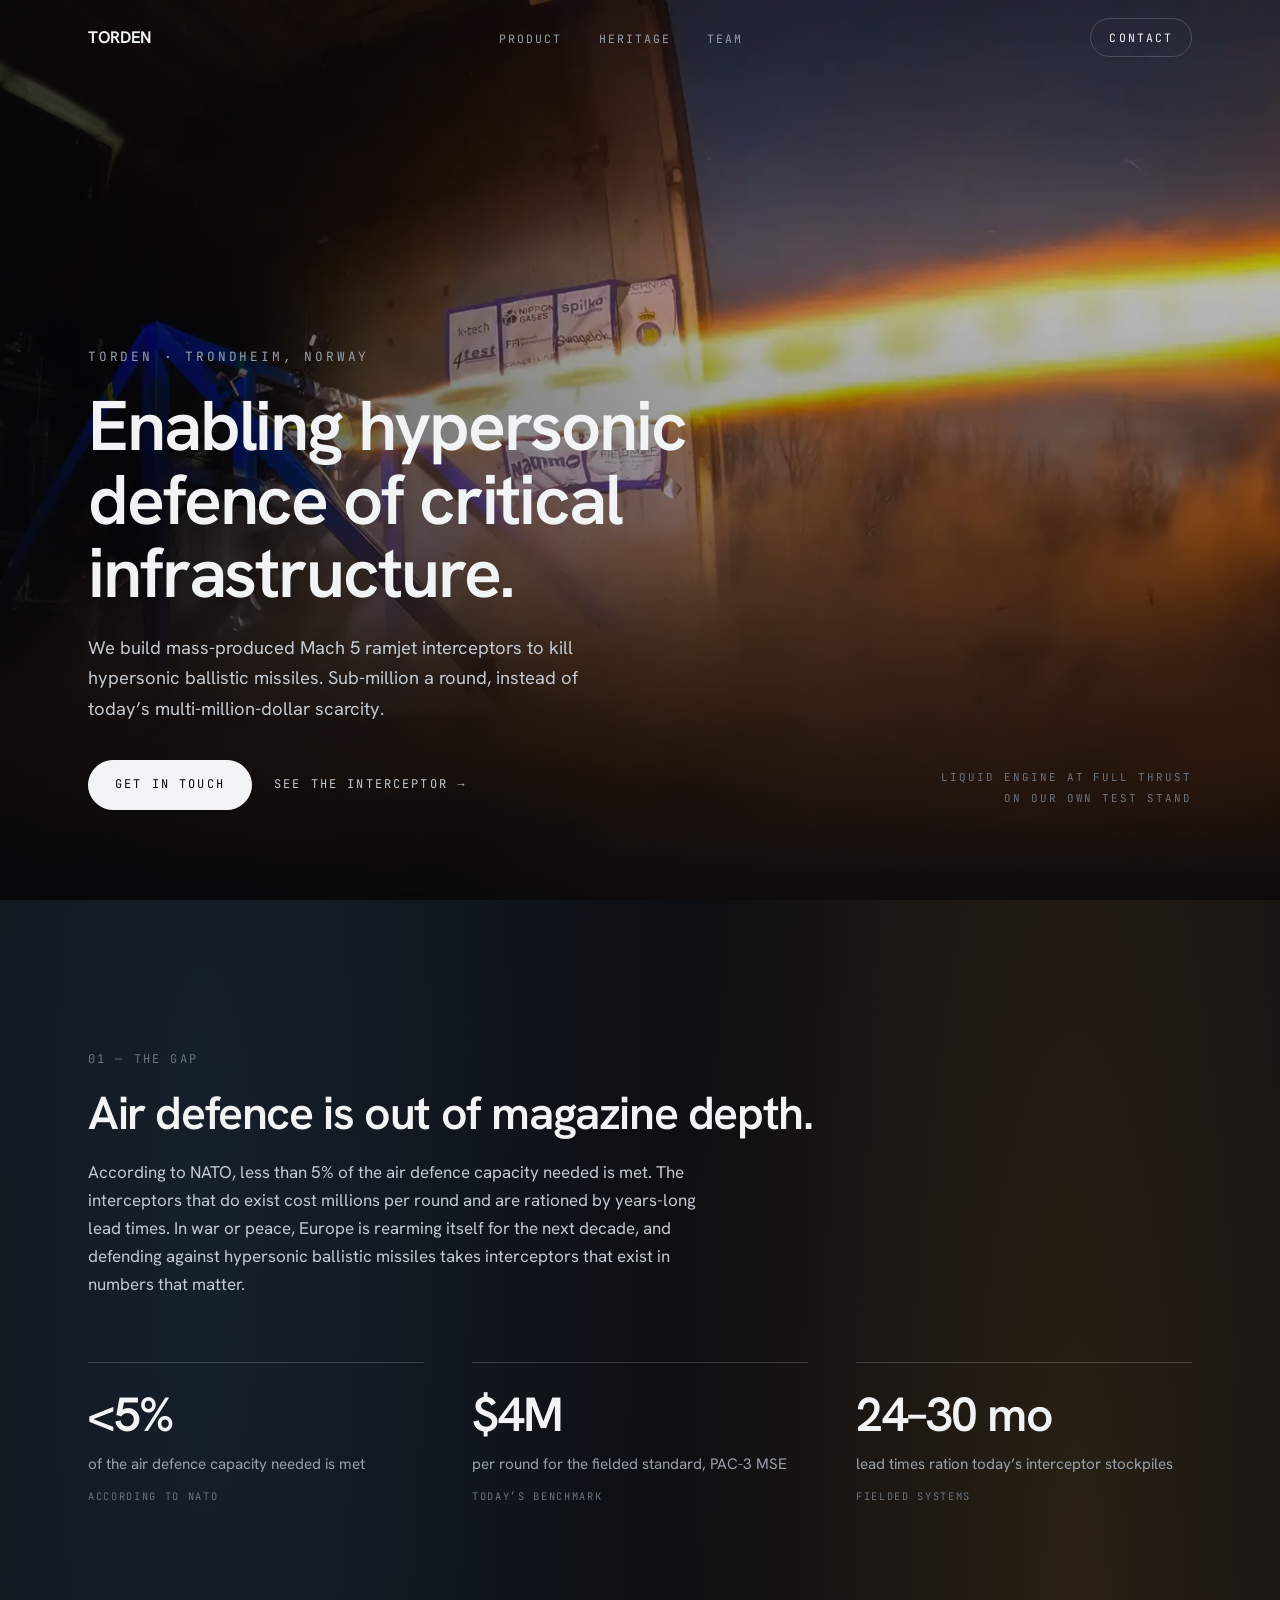
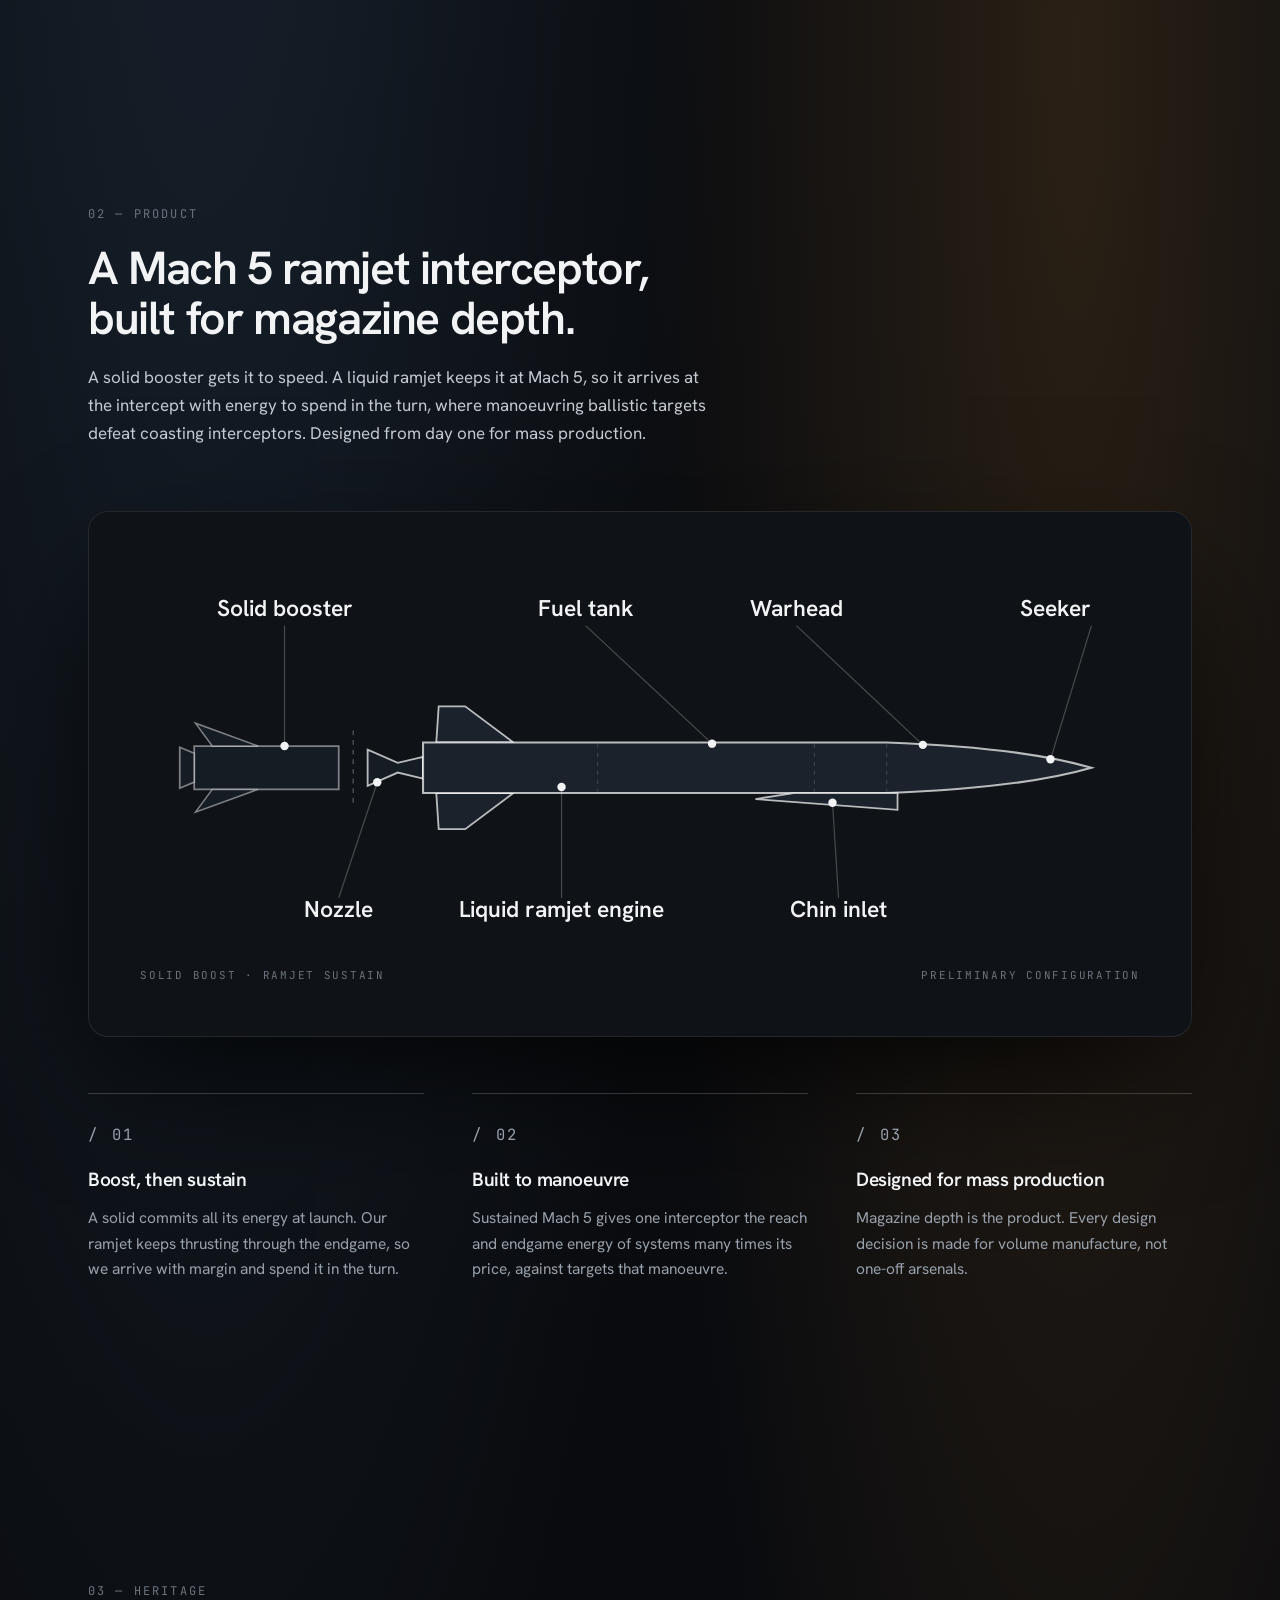
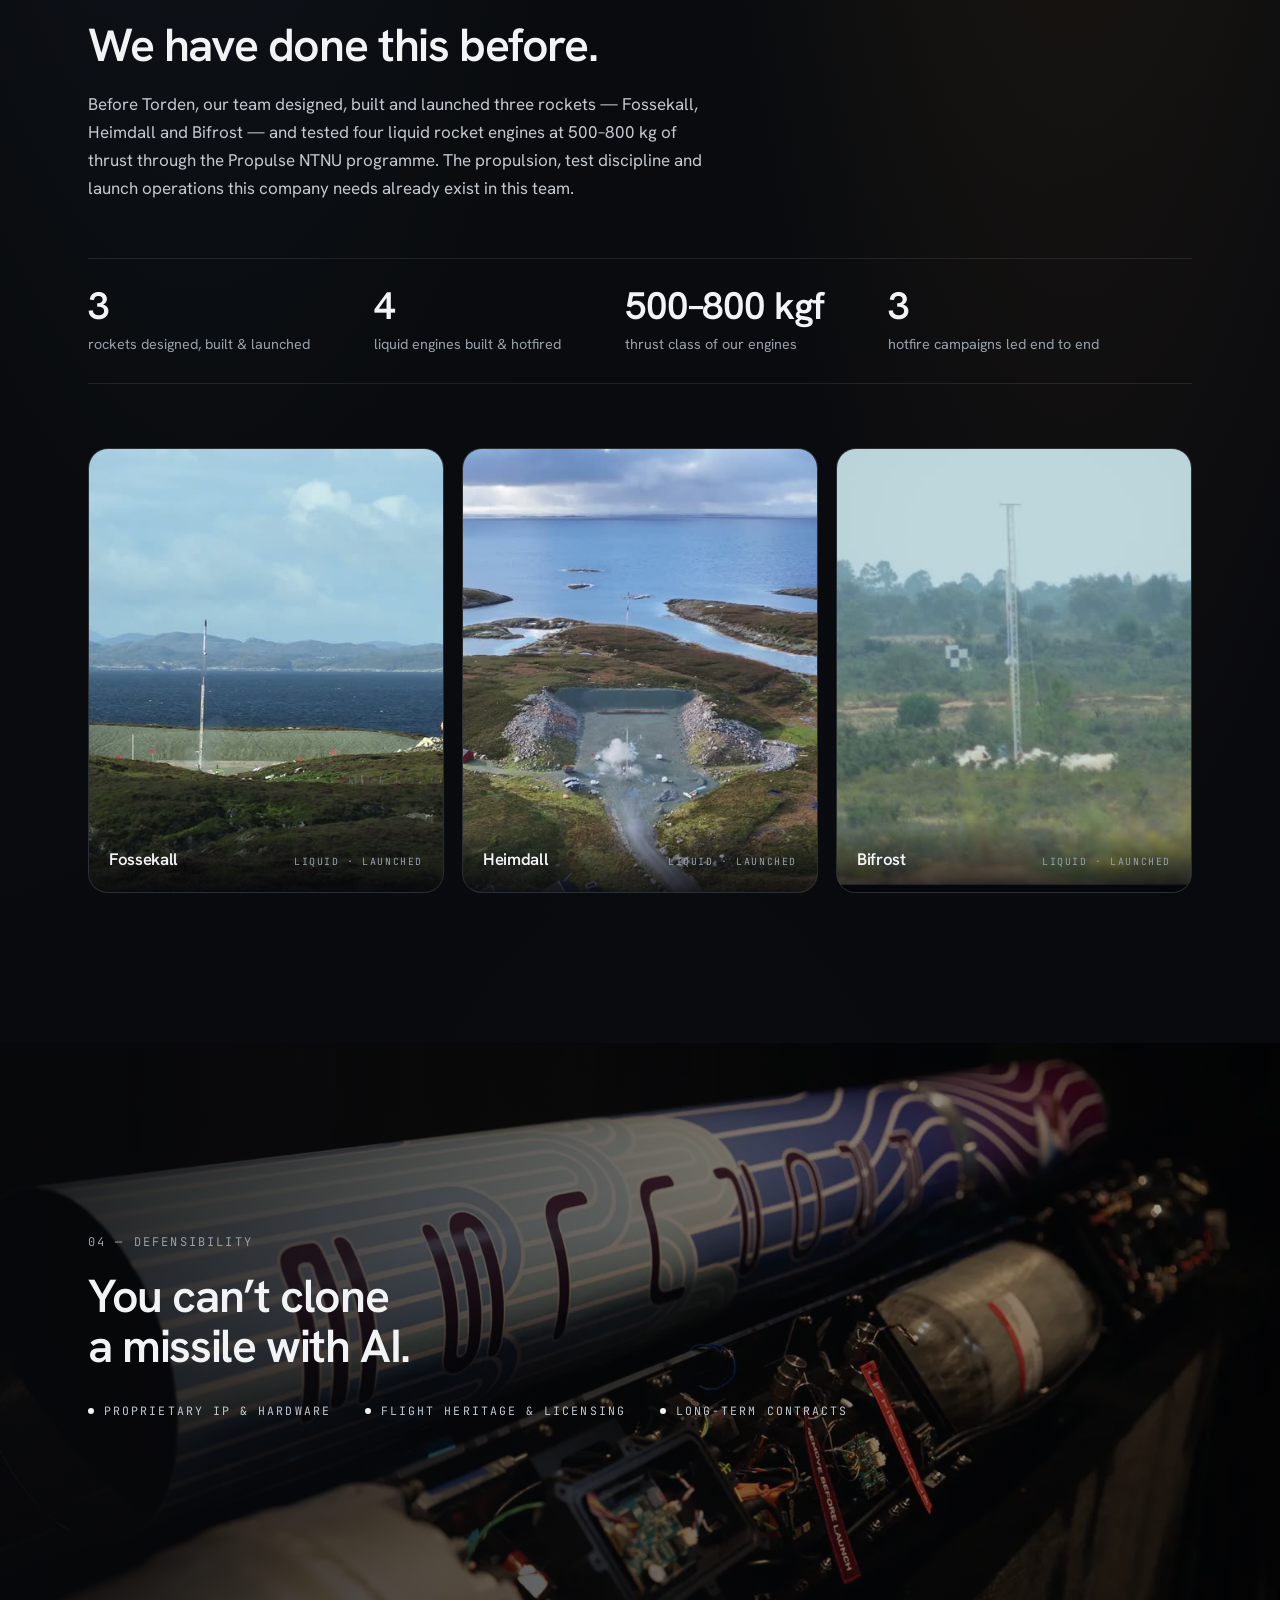
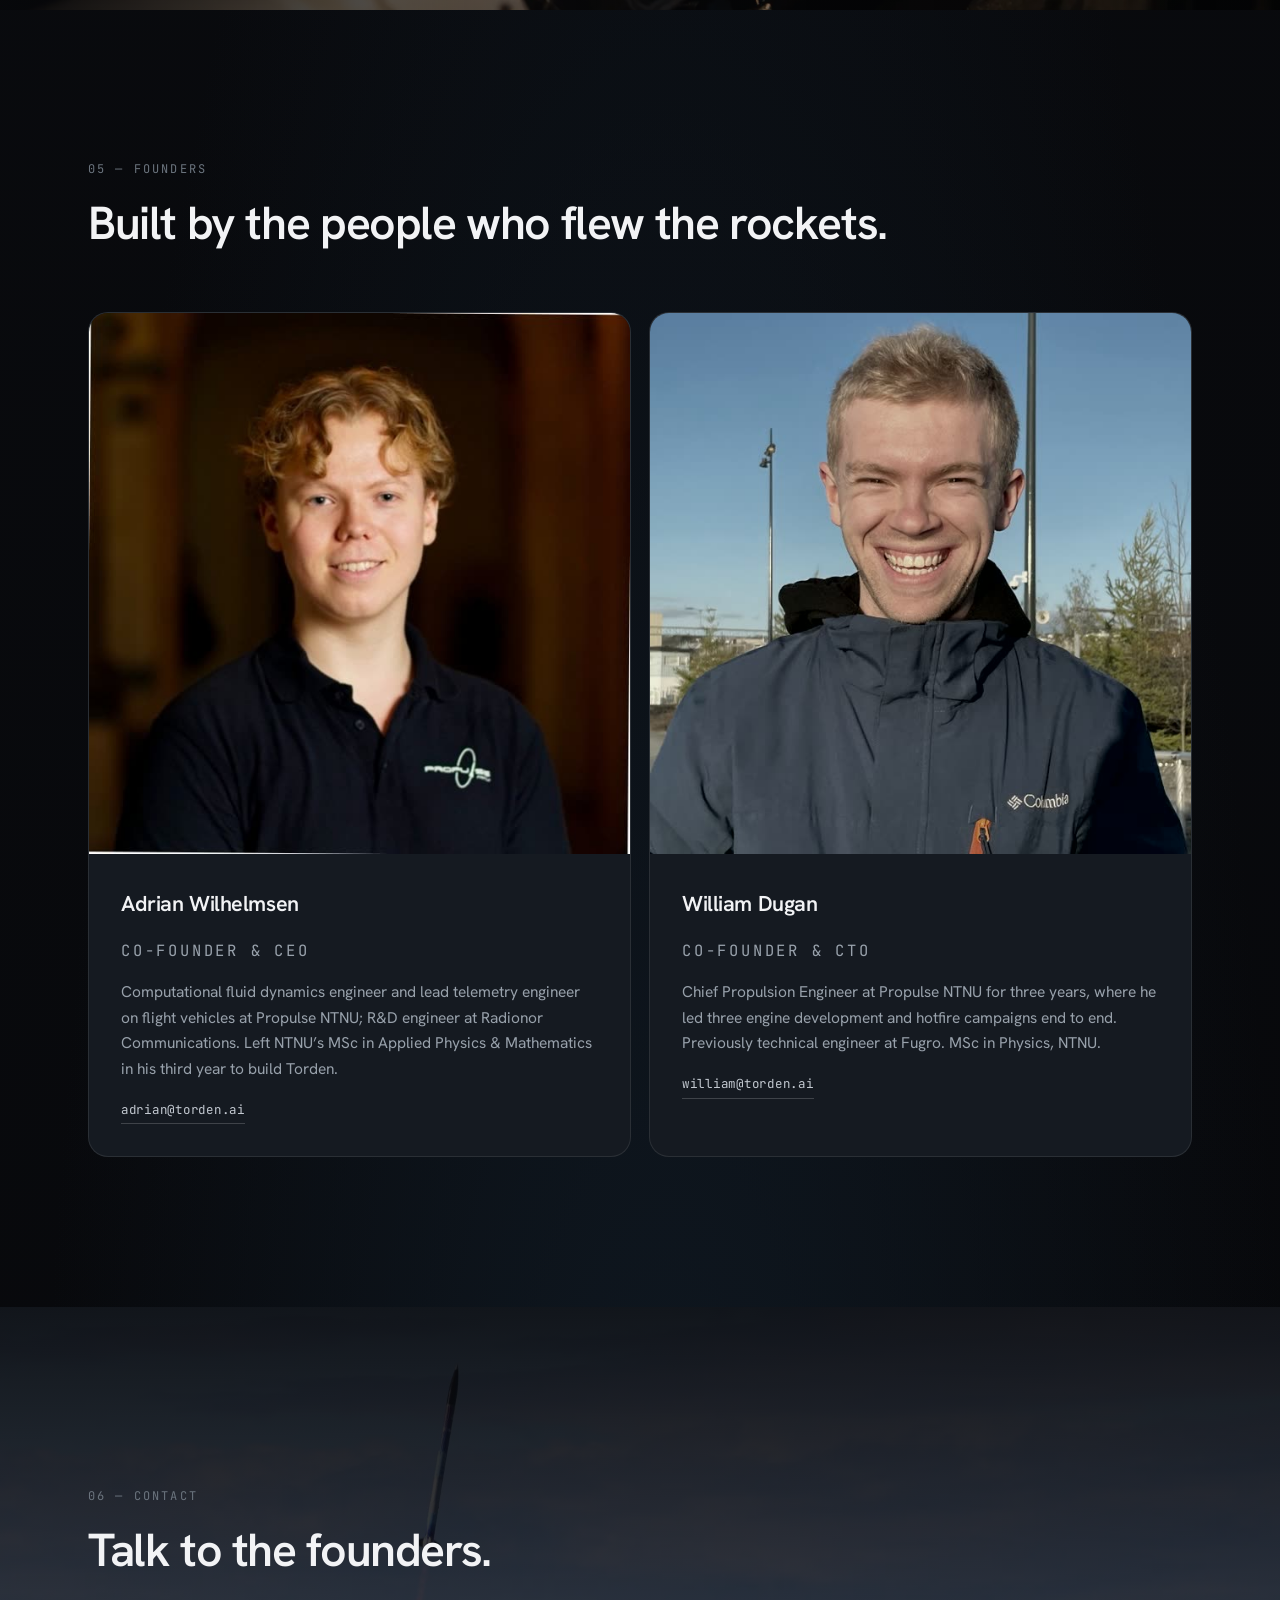
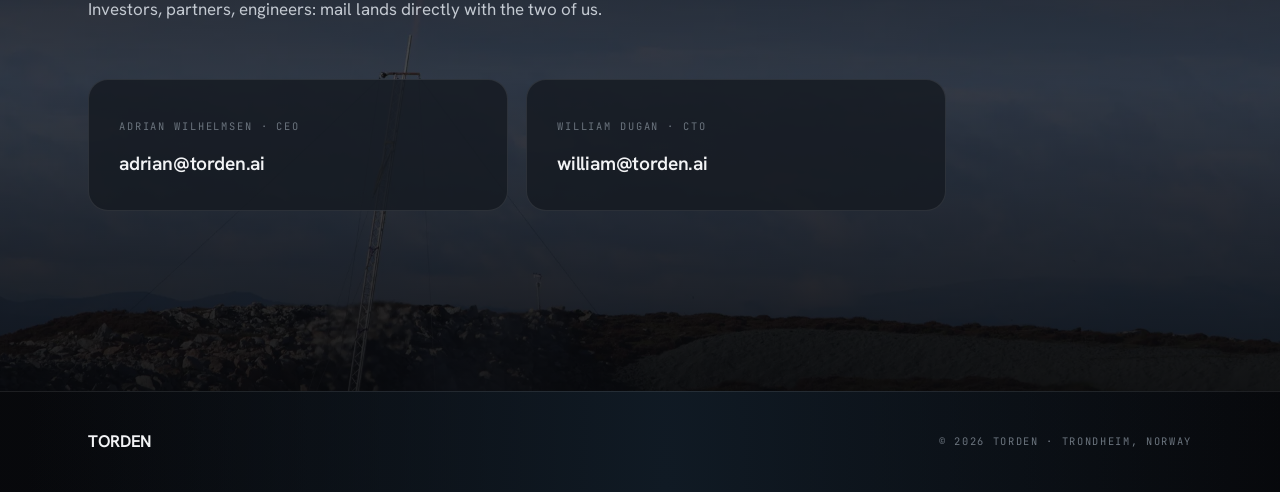
==== commit 7de0ee46: "De-AI editorial pass + review fixes Applied adversarial-review findings (heading selector, dead anch" ====
--- a/index.html
+++ b/index.html
@@ -16,8 +16,9 @@
   <meta property="og:image" content="https://torden.ai/assets/img/og.jpg">
   <meta name="twitter:card" content="summary_large_image">
 
-  <link rel="icon" href="favicon.svg" type="image/svg+xml">
-  <link rel="apple-touch-icon" href="apple-touch-icon.png">
+  <link rel="icon" href="/favicon.ico" sizes="32x32">
+  <link rel="icon" href="/favicon.svg" type="image/svg+xml">
+  <link rel="apple-touch-icon" href="/apple-touch-icon.png">
 
   <link rel="preload" href="assets/fonts/hanken-grotesk-var.woff2" as="font" type="font/woff2" crossorigin>
   <link rel="preload" href="assets/fonts/jetbrains-mono-var.woff2" as="font" type="font/woff2" crossorigin>
@@ -26,7 +27,7 @@
 </head>
 <body>
 
-  <header class="nav" id="top">
+  <header class="nav">
     <div class="container nav-inner">
       <a class="wordmark" href="#top" aria-label="Torden — home">TORDEN</a>
       <nav aria-label="Primary">
@@ -43,7 +44,7 @@
   <main>
 
     <!-- Hero -->
-    <section class="hero">
+    <section class="hero" id="top">
       <div class="hero-media" aria-hidden="true">
         <picture>
           <source type="image/webp" srcset="assets/img/hero-960.webp 960w, assets/img/hero-1600.webp 1600w, assets/img/hero-2560.webp 2560w" sizes="100vw">
@@ -54,10 +55,10 @@
       <div class="container hero-content">
         <p class="hero-kicker">Torden &middot; Trondheim, Norway</p>
         <h1>Enabling hypersonic defence of critical infrastructure.</h1>
-        <p class="hero-sub">We build mass-produced Mach&nbsp;5 ramjet interceptors to kill hypersonic ballistic missiles &mdash; designed for sub-million-dollar rounds instead of today&rsquo;s multi-million-dollar scarcity.</p>
+        <p class="hero-sub">We build mass-produced Mach&nbsp;5 ramjet interceptors to kill hypersonic ballistic missiles. Sub-million a round, instead of today&rsquo;s multi-million-dollar scarcity.</p>
         <div class="hero-cta-row">
           <a class="btn" href="#contact">Get in touch</a>
-          <a class="btn btn-ghost" href="#product">See the interceptor</a>
+          <a class="arrow-link" href="#product">See the interceptor</a>
         </div>
       </div>
       <p class="hero-note" aria-hidden="true">Liquid engine at full thrust<br>on our own test stand</p>
@@ -69,7 +70,7 @@
         <div class="section-head reveal">
           <p class="kicker">01 &mdash; The gap</p>
           <h2>Air defence is out of magazine depth.</h2>
-          <p class="section-lede">According to NATO, less than 5% of the air defence capacity needed is met &mdash; while fielded interceptors cost millions per round and are rationed by years-long lead times. In war or peace, Europe is rearming itself for the next decade. Defending against hypersonic ballistic missiles takes interceptors that exist in numbers that matter.</p>
+          <p class="section-lede">According to NATO, less than 5% of the air defence capacity needed is met. The interceptors that do exist cost millions per round and are rationed by years-long lead times. In war or peace, Europe is rearming itself for the next decade, and defending against hypersonic ballistic missiles takes interceptors that exist in numbers that matter.</p>
         </div>
         <div class="stat-grid">
           <div class="stat reveal">
@@ -97,7 +98,7 @@
         <div class="section-head reveal">
           <p class="kicker">02 &mdash; Product</p>
           <h2>A Mach&nbsp;5 ramjet interceptor, built for magazine depth.</h2>
-          <p class="section-lede">A solid booster gets it to speed. A liquid ramjet keeps it at Mach&nbsp;5 &mdash; so it arrives at the intercept with energy to spend in the turn, where manoeuvring ballistic targets defeat coasting interceptors. Designed from day one for mass production at sub-million-dollar cost per round.</p>
+          <p class="section-lede">A solid booster gets it to speed. A liquid ramjet keeps it at Mach&nbsp;5, so it arrives at the intercept with energy to spend in the turn, where manoeuvring ballistic targets defeat coasting interceptors. Designed from day one for mass production.</p>
         </div>
         <div class="diagram-panel reveal">
           <div class="diagram-scroll" tabindex="0" role="group" aria-label="Interceptor cutaway diagram, scrollable">
@@ -134,12 +135,12 @@
           <div class="feature reveal">
             <p class="feature-index">/ 01</p>
             <h3>Boost, then sustain</h3>
-            <p>A solid commits all its energy at launch. Our ramjet keeps thrusting through the endgame &mdash; we arrive with margin and spend it in the turn.</p>
+            <p>A solid commits all its energy at launch. Our ramjet keeps thrusting through the endgame, so we arrive with margin and spend it in the turn.</p>
           </div>
           <div class="feature reveal">
             <p class="feature-index">/ 02</p>
             <h3>Built to manoeuvre</h3>
-            <p>Sustained Mach&nbsp;5 gives one interceptor the reach and endgame energy of systems many times its price &mdash; against targets that manoeuvre.</p>
+            <p>Sustained Mach&nbsp;5 gives one interceptor the reach and endgame energy of systems many times its price, against targets that manoeuvre.</p>
           </div>
           <div class="feature reveal">
             <p class="feature-index">/ 03</p>
@@ -178,21 +179,21 @@
         </div>
         <div class="launch-grid">
           <figure class="launch-card reveal">
-            <video src="assets/video/fossekall.mp4" poster="assets/video/fossekall-poster.jpg" autoplay muted loop playsinline preload="metadata" aria-label="Fossekall lifting off from a coastal launch rail"></video>
+            <video src="assets/video/fossekall.mp4" poster="assets/video/fossekall-poster.jpg" muted loop playsinline preload="metadata" aria-label="Fossekall lifting off from a coastal launch rail"></video>
             <figcaption>
               <span class="launch-name">Fossekall</span>
               <span class="launch-tag">Liquid &middot; launched</span>
             </figcaption>
           </figure>
           <figure class="launch-card reveal">
-            <video src="assets/video/heimdall.mp4" poster="assets/video/heimdall-poster.jpg" autoplay muted loop playsinline preload="metadata" aria-label="Heimdall igniting on an island pad, seen from a drone"></video>
+            <video src="assets/video/heimdall.mp4" poster="assets/video/heimdall-poster.jpg" muted loop playsinline preload="metadata" aria-label="Heimdall igniting on an island pad, seen from a drone"></video>
             <figcaption>
               <span class="launch-name">Heimdall</span>
               <span class="launch-tag">Liquid &middot; launched</span>
             </figcaption>
           </figure>
           <figure class="launch-card reveal">
-            <video src="assets/video/bifrost.mp4" poster="assets/video/bifrost-poster.jpg" autoplay muted loop playsinline preload="metadata" aria-label="Bifrost leaving its launch tower"></video>
+            <video src="assets/video/bifrost.mp4" poster="assets/video/bifrost-poster.jpg" muted loop playsinline preload="metadata" aria-label="Bifrost leaving its launch tower"></video>
             <figcaption>
               <span class="launch-name">Bifrost</span>
               <span class="launch-tag">Liquid &middot; launched</span>
@@ -246,7 +247,7 @@
             <div class="founder-body">
               <h3>William Dugan</h3>
               <p class="founder-role">Co-founder &amp; CTO</p>
-              <p>Chief Propulsion Engineer at Propulse NTNU for three years &mdash; led three engine development and hotfire campaigns end to end. Previously technical engineer at Fugro. MSc in Physics, NTNU.</p>
+              <p>Chief Propulsion Engineer at Propulse NTNU for three years, where he led three engine development and hotfire campaigns end to end. Previously technical engineer at Fugro. MSc in Physics, NTNU.</p>
               <a class="founder-mail" href="mailto:william@torden.ai">william@torden.ai</a>
             </div>
           </div>
@@ -266,7 +267,8 @@
       <div class="container">
         <div class="reveal">
           <p class="kicker">06 &mdash; Contact</p>
-          <h2 id="contact-title">Building with us, backing us, or buying from us?</h2>
+          <h2 id="contact-title">Talk to the founders.</h2>
+          <p class="section-lede">Investors, partners, engineers: mail lands directly with the two of us.</p>
           <div class="contact-mails">
             <a class="mail-card" href="mailto:adrian@torden.ai">
               <span class="who">Adrian Wilhelmsen &middot; CEO</span>
@@ -337,6 +339,8 @@
           });
         }, { threshold: 0.2 });
         videos.forEach(function (v) { vo.observe(v); });
+      } else {
+        videos.forEach(function (v) { v.play().catch(function () {}); });
       }
     })();
   </script>
--- a/styles.css
+++ b/styles.css
@@ -19,6 +19,7 @@
   --glow-deep: #101a24;
   --radius: 20px;
   --pad-x: clamp(20px, 5vw, 48px);
+  --container-max: 1200px;
   --font-sans: "Hanken Grotesk", -apple-system, BlinkMacSystemFont, "Segoe UI", sans-serif;
   --font-mono: "JetBrains Mono", ui-monospace, SFMono-Regular, Menlo, Consolas, monospace;
 }
@@ -33,19 +34,21 @@
 @font-face {
   font-family: "JetBrains Mono";
   src: url("assets/fonts/jetbrains-mono-var.woff2") format("woff2");
-  font-weight: 100 800;
+  /* the shipped subset's wght axis is 400-800; re-widen only with a re-vendored file */
+  font-weight: 400 800;
   font-style: normal;
   font-display: swap;
 }
 
 * { margin: 0; padding: 0; box-sizing: border-box; }
 
-html { scroll-behavior: smooth; }
+html { scroll-behavior: smooth; scroll-padding-top: 96px; }
 
 body {
   background:
     radial-gradient(66% 60% at 16% 18%, var(--glow-steel) 0%, rgba(22, 32, 43, 0) 62%),
     radial-gradient(56% 60% at 84% 24%, var(--glow-warm) 0%, rgba(42, 32, 21, 0) 60%),
+    radial-gradient(78% 66% at 52% 100%, var(--glow-deep) 0%, rgba(16, 26, 36, 0) 64%),
     linear-gradient(158deg, var(--bg-1), var(--bg-0));
   background-color: var(--bg-0);
   color: var(--text-2);
@@ -63,13 +66,13 @@
 a:focus-visible, button:focus-visible {
   outline: 2px solid var(--text);
   outline-offset: 3px;
-  border-radius: 4px;
-}
+}
+a:not([class]):focus-visible { border-radius: 4px; }
 
 ::selection { background: #2b3a4a; color: var(--text); }
 
 .container {
-  max-width: 1200px;
+  max-width: var(--container-max);
   margin-inline: auto;
   padding-inline: var(--pad-x);
 }
@@ -211,15 +214,19 @@
   transition: background-color 0.25s ease, color 0.25s ease;
 }
 .btn:hover { background: #ffffff; color: var(--bg-0); }
-.btn-ghost {
-  background: transparent;
-  color: var(--text);
-  border-color: var(--line-strong);
-}
-.btn-ghost:hover { background: rgba(255, 255, 255, 0.06); color: var(--text); border-color: var(--text); }
+.arrow-link {
+  font-family: var(--font-mono);
+  font-size: 0.75rem;
+  letter-spacing: 0.18em;
+  text-transform: uppercase;
+  color: var(--text-2);
+  padding: 14px 4px;
+}
+.arrow-link::after { content: " \2192"; }
+.arrow-link:hover { color: #ffffff; }
 .hero-note {
   position: absolute;
-  right: var(--pad-x);
+  right: max(var(--pad-x), calc(50% - var(--container-max) / 2 + var(--pad-x)));
   bottom: clamp(56px, 10vh, 120px);
   font-family: var(--font-mono);
   font-size: 0.68rem;
@@ -232,6 +239,20 @@
 @media (max-width: 900px) {
   .hero-note { display: none; }
 }
+@media (max-width: 720px) {
+  /* The plume crosses the kicker line on the mobile crop; deepen the scrim there. */
+  .hero-scrim {
+    background:
+      linear-gradient(to top,
+        rgba(7, 8, 11, 0.94) 0%,
+        rgba(7, 8, 11, 0.78) 55%,
+        rgba(7, 8, 11, 0.66) 64%,
+        rgba(7, 8, 11, 0.22) 76%,
+        rgba(7, 8, 11, 0.35) 100%),
+      linear-gradient(100deg, rgba(7, 8, 11, 0.55) 0%, rgba(7, 8, 11, 0) 55%);
+  }
+  .hero-kicker { color: var(--text-2); }
+}
 
 /* ---------- Sections ---------- */
 
@@ -247,7 +268,9 @@
   color: var(--muted-2);
   margin-bottom: 18px;
 }
-.section h2 {
+.section h2,
+.band h2,
+.contact h2 {
   font-size: clamp(1.8rem, 3.8vw, 2.9rem);
   font-weight: 600;
   letter-spacing: -0.03em;
@@ -267,14 +290,14 @@
 .stat-grid {
   display: grid;
   grid-template-columns: repeat(3, 1fr);
-  gap: 18px;
+  gap: clamp(24px, 4vw, 48px);
   margin-top: clamp(40px, 6vw, 64px);
 }
 .stat {
-  background: var(--panel);
-  border: 1px solid var(--line);
-  border-radius: var(--radius);
-  padding: clamp(24px, 3vw, 34px);
+  display: flex;
+  flex-direction: column;
+  border-top: 1px solid var(--line-strong);
+  padding-top: clamp(20px, 2.5vw, 28px);
 }
 .stat-number {
   font-size: clamp(2.1rem, 4vw, 3rem);
@@ -290,7 +313,8 @@
   line-height: 1.5;
 }
 .stat-source {
-  margin-top: 12px;
+  margin-top: auto;
+  padding-top: 12px;
   font-family: var(--font-mono);
   font-size: 0.65rem;
   letter-spacing: 0.16em;
@@ -298,7 +322,7 @@
   color: var(--muted-2);
 }
 @media (max-width: 860px) {
-  .stat-grid { grid-template-columns: 1fr; }
+  .stat-grid { grid-template-columns: 1fr; gap: 28px; }
 }
 
 /* ---------- Product ---------- */
@@ -334,17 +358,26 @@
   text-transform: uppercase;
   color: var(--muted-2);
 }
+@media (max-width: 820px) {
+  /* Diagram overflows its box below ~830px; cue the horizontal scroll. */
+  .diagram-scroll {
+    -webkit-mask-image: linear-gradient(to right, #000 calc(100% - 28px), transparent);
+            mask-image: linear-gradient(to right, #000 calc(100% - 28px), transparent);
+  }
+  .diagram-caption::after {
+    content: "Scroll \2192";
+    color: var(--muted-2);
+  }
+}
 .feature-grid {
   display: grid;
   grid-template-columns: repeat(3, 1fr);
-  gap: 18px;
-  margin-top: 18px;
+  gap: clamp(24px, 4vw, 48px);
+  margin-top: clamp(40px, 5vw, 56px);
 }
 .feature {
-  background: var(--panel);
-  border: 1px solid var(--line);
-  border-radius: var(--radius);
-  padding: clamp(24px, 3vw, 34px);
+  border-top: 1px solid var(--line-strong);
+  padding-top: clamp(20px, 2.5vw, 28px);
 }
 .feature-index {
   font-family: var(--font-mono);
@@ -362,19 +395,26 @@
 }
 .feature p { font-size: 0.97rem; color: var(--muted); }
 @media (max-width: 860px) {
-  .feature-grid { grid-template-columns: 1fr; }
+  .feature-grid { grid-template-columns: 1fr; gap: 28px; }
 }
 
 /* ---------- Heritage ---------- */
 
 .heritage-stats {
-  display: flex;
-  flex-wrap: wrap;
-  gap: clamp(24px, 5vw, 64px);
+  display: grid;
+  grid-template-columns: repeat(4, auto);
+  justify-content: start;
+  gap: 28px clamp(24px, 5vw, 64px);
   margin-top: clamp(36px, 5vw, 56px);
   padding-block: 28px;
   border-top: 1px solid var(--line);
   border-bottom: 1px solid var(--line);
+}
+@media (max-width: 1030px) {
+  .heritage-stats { grid-template-columns: repeat(2, auto); column-gap: clamp(48px, 12vw, 120px); }
+}
+@media (max-width: 420px) {
+  .heritage-stats { grid-template-columns: 1fr; }
 }
 .hstat .stat-number { font-size: clamp(1.8rem, 3vw, 2.4rem); }
 .hstat .stat-label { margin-top: 8px; font-size: 0.9rem; }
@@ -389,7 +429,7 @@
   border-radius: var(--radius);
   overflow: hidden;
   border: 1px solid var(--line);
-  background: var(--panel);
+  background: var(--panel-2);
   aspect-ratio: 4 / 5;
 }
 .launch-card video {
@@ -426,6 +466,9 @@
 @media (max-width: 860px) {
   .launch-grid { grid-template-columns: 1fr; }
   .launch-card { aspect-ratio: 16 / 10; }
+}
+@supports not (aspect-ratio: 1 / 1) {
+  .launch-card { min-height: 300px; }
 }
 
 /* ---------- Defensibility band ---------- */
@@ -449,7 +492,16 @@
   z-index: -1;
   background: linear-gradient(to right, rgba(7, 8, 11, 0.9) 0%, rgba(7, 8, 11, 0.55) 55%, rgba(7, 8, 11, 0.35) 100%);
 }
-.band h2 { max-width: 15ch; }
+.band .kicker { color: var(--muted); }
+@media (max-width: 720px) {
+  /* Portrait crop drags the pale airframe under the text; add a vertical scrim layer. */
+  .band-scrim {
+    background:
+      linear-gradient(to bottom, rgba(7, 8, 11, 0.78) 0%, rgba(7, 8, 11, 0.55) 45%, rgba(7, 8, 11, 0.65) 100%),
+      linear-gradient(to right, rgba(7, 8, 11, 0.9) 0%, rgba(7, 8, 11, 0.55) 55%, rgba(7, 8, 11, 0.35) 100%);
+  }
+}
+.band h2 { max-width: 20ch; }
 .band-list {
   display: flex;
   flex-wrap: wrap;
@@ -487,7 +539,7 @@
   margin-top: clamp(40px, 6vw, 64px);
 }
 .founder {
-  background: var(--panel);
+  background: var(--panel-2);
   border: 1px solid var(--line);
   border-radius: var(--radius);
   overflow: hidden;
@@ -498,7 +550,6 @@
   width: 100%;
   aspect-ratio: 1 / 1;
   object-fit: cover;
-  filter: saturate(0.92);
 }
 .founder-body { padding: clamp(24px, 3vw, 32px); }
 .founder h3 {
@@ -563,7 +614,7 @@
 .mail-card {
   flex: 1 1 280px;
   max-width: 420px;
-  background: rgba(15, 18, 22, 0.82);
+  background: rgba(21, 26, 33, 0.82);
   border: 1px solid var(--line);
   border-radius: var(--radius);
   padding: clamp(22px, 3vw, 30px);
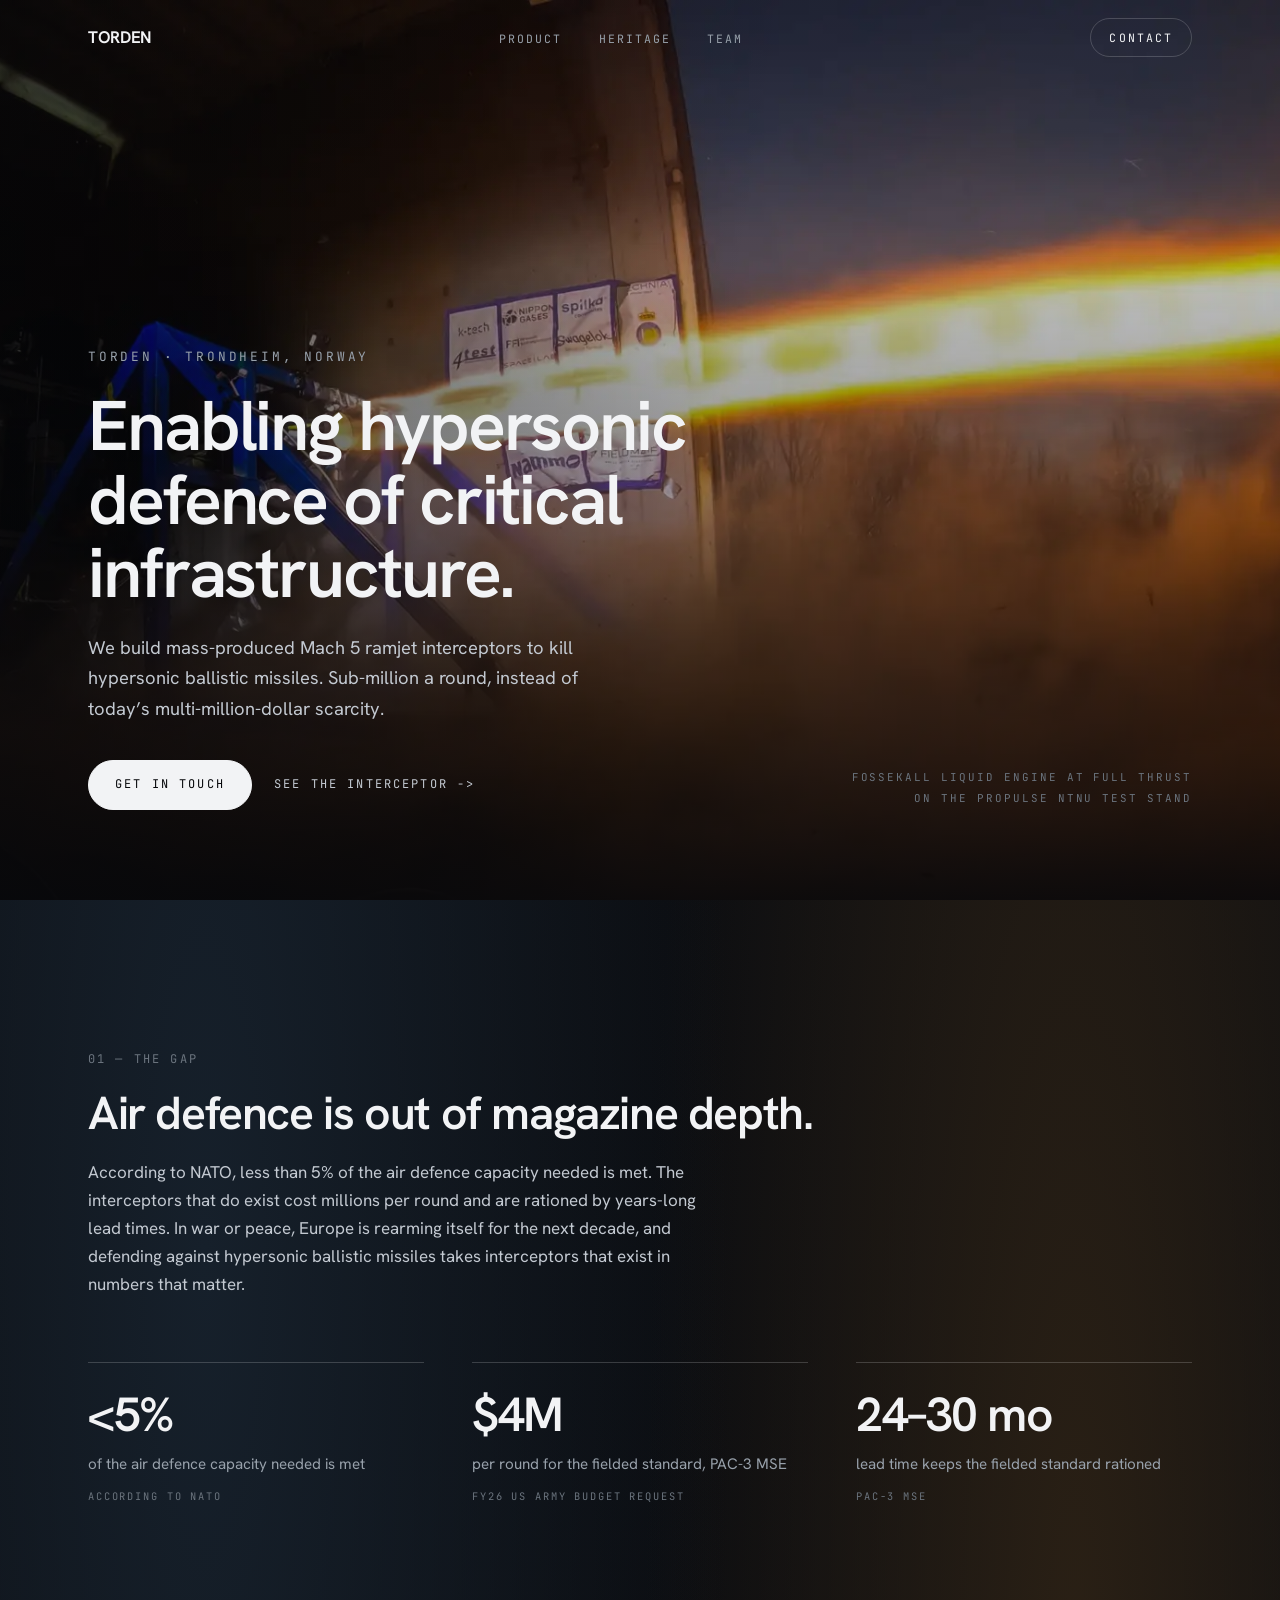
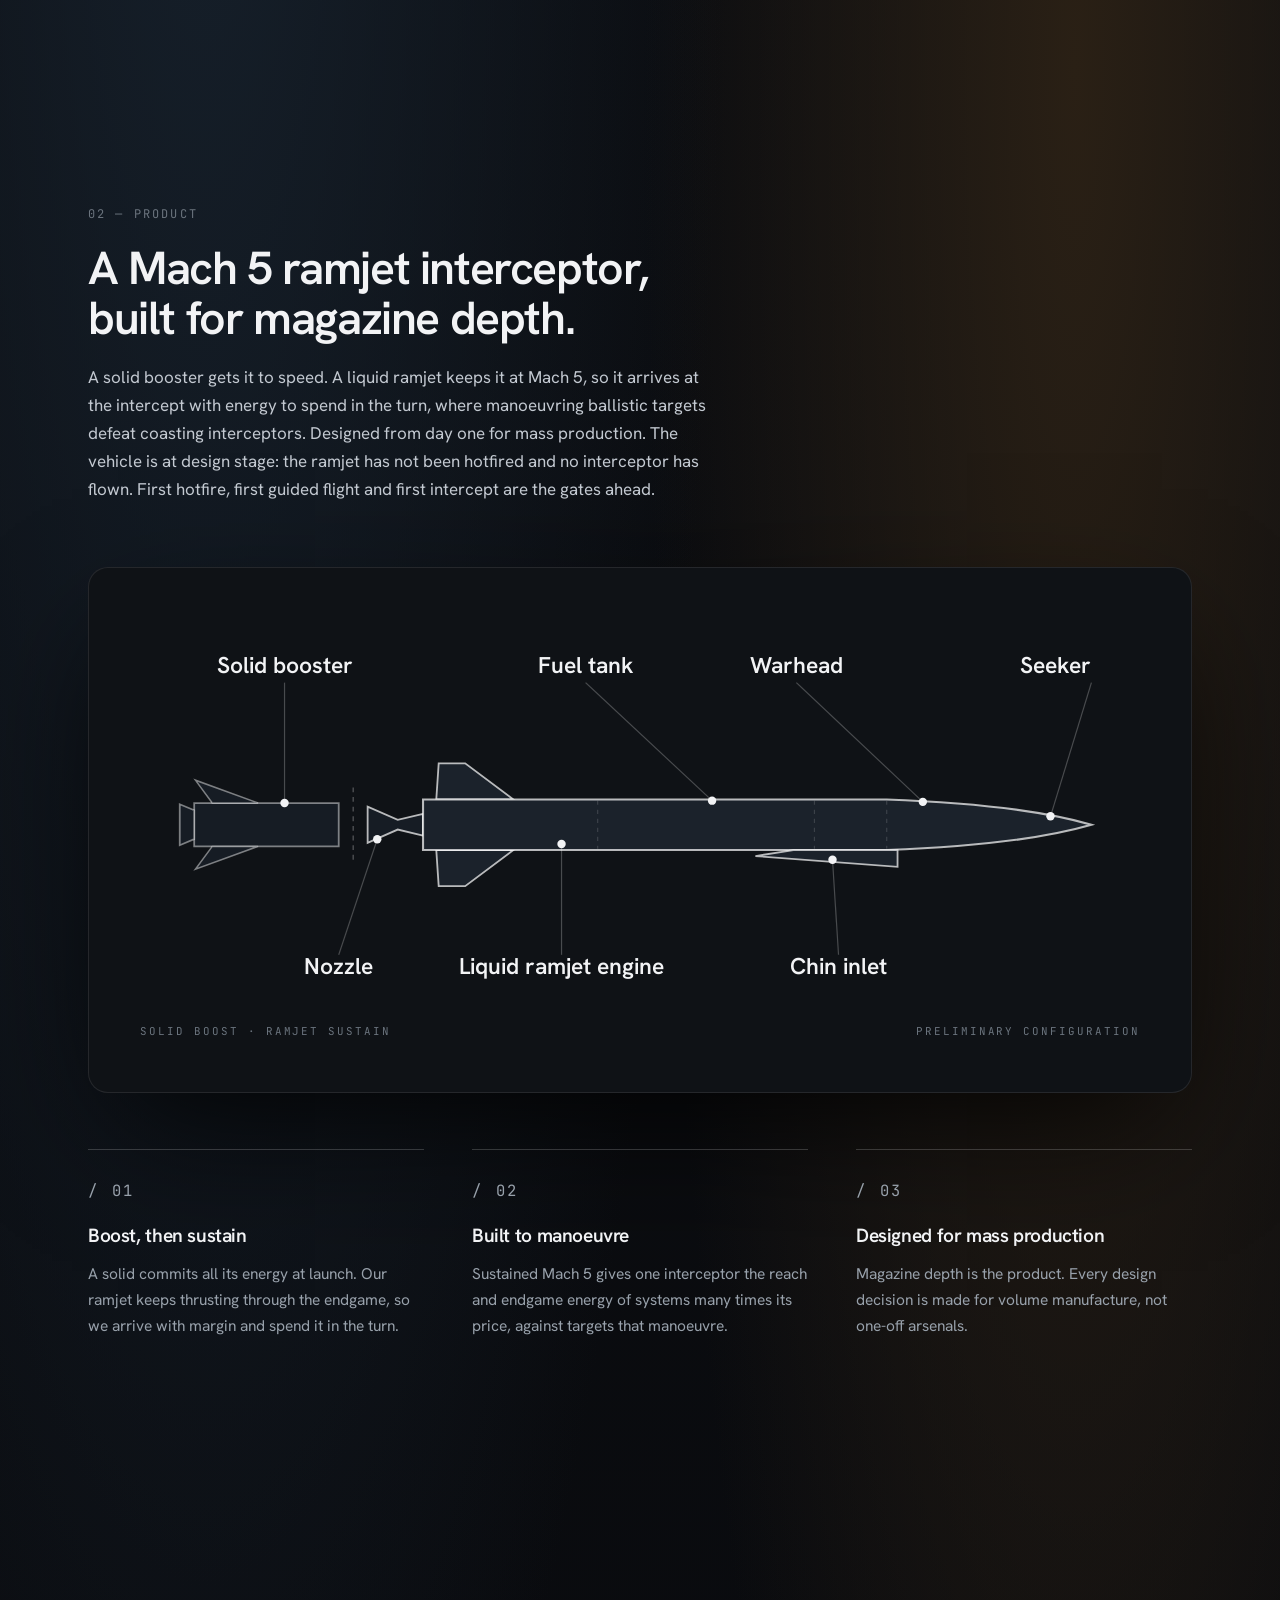
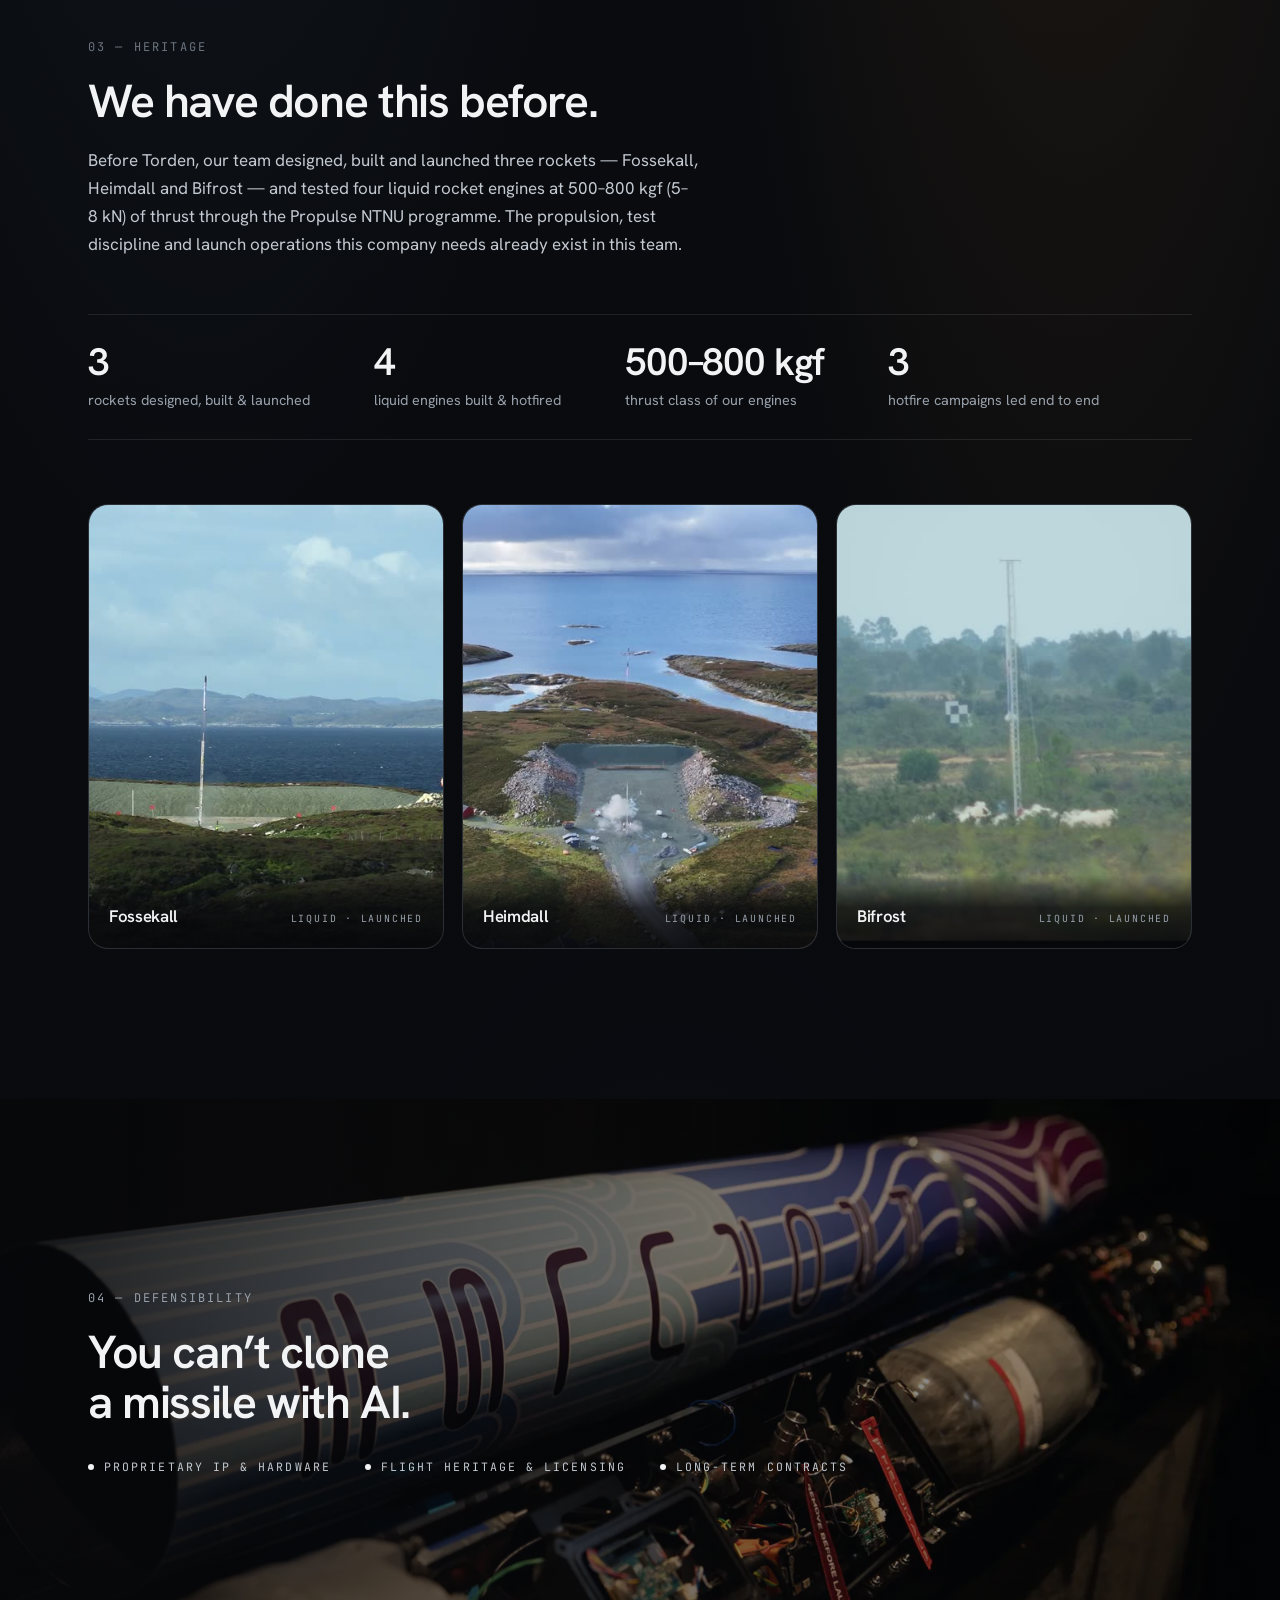
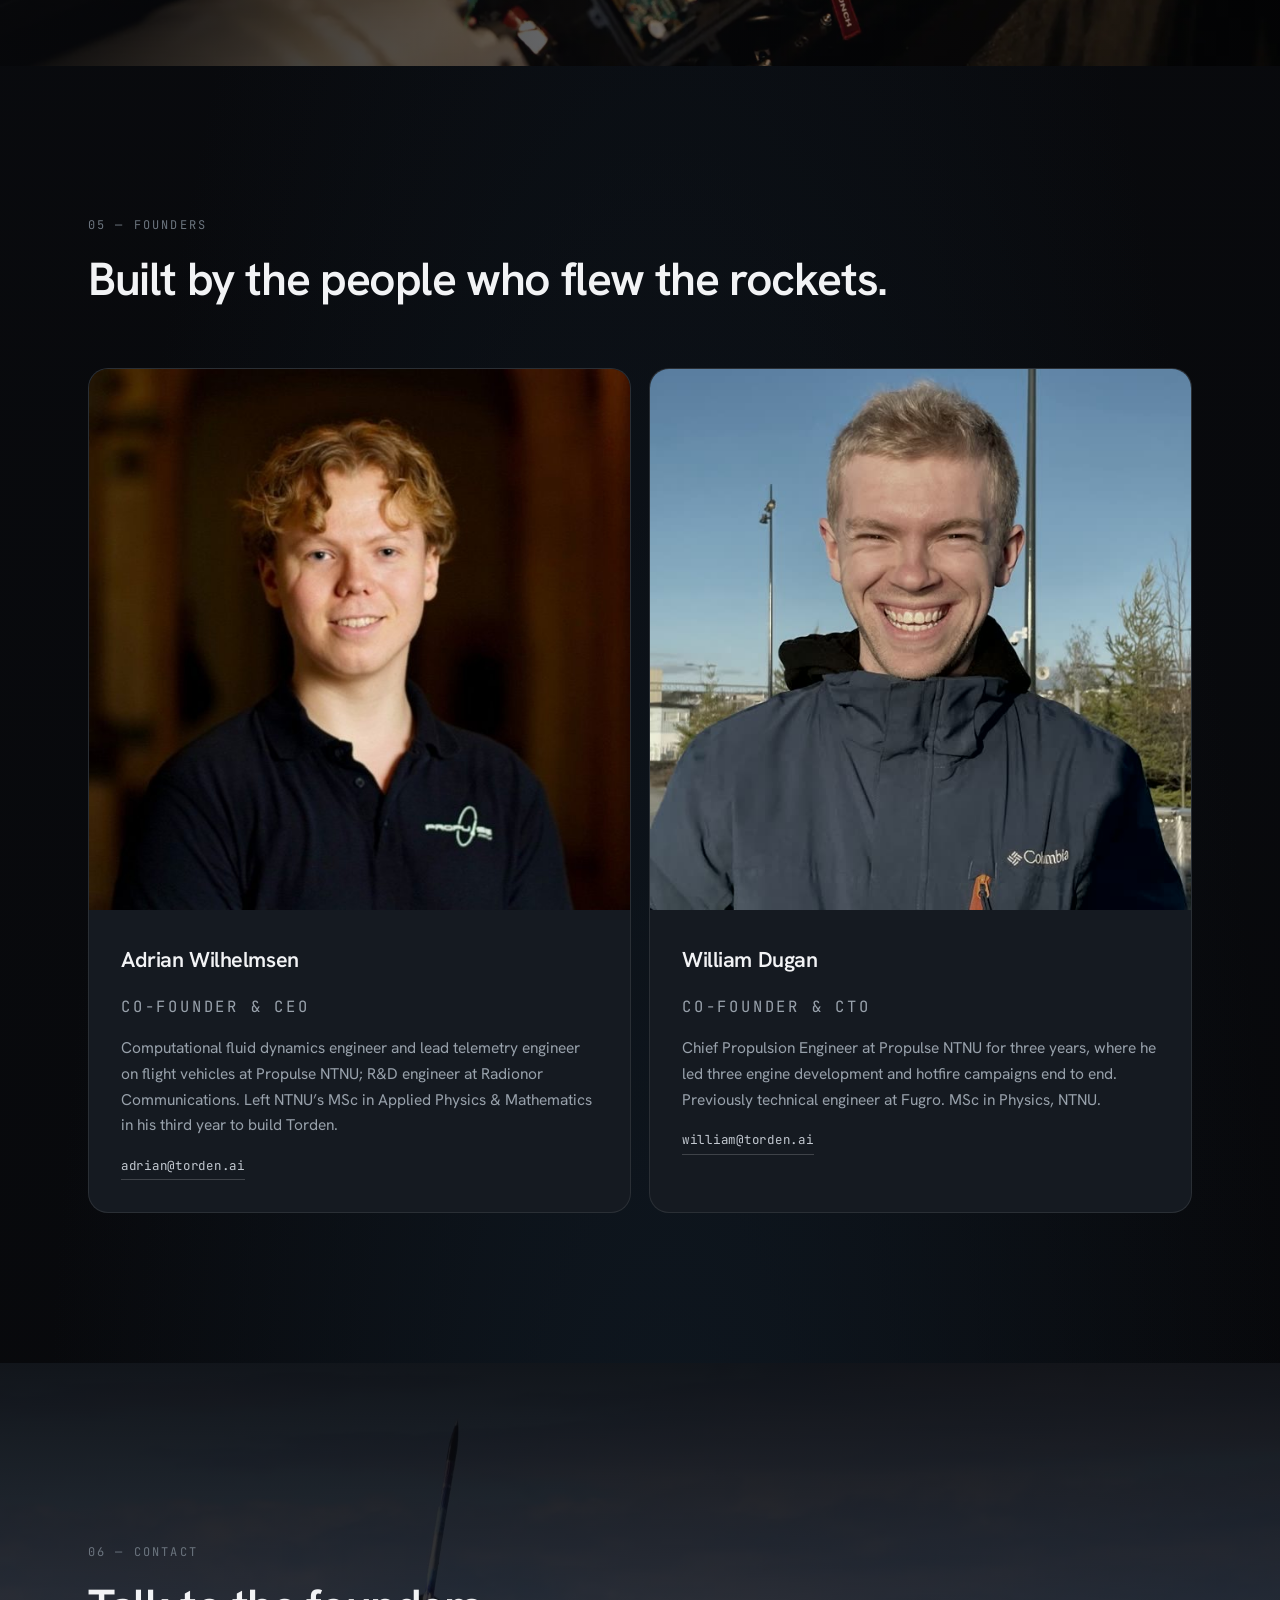
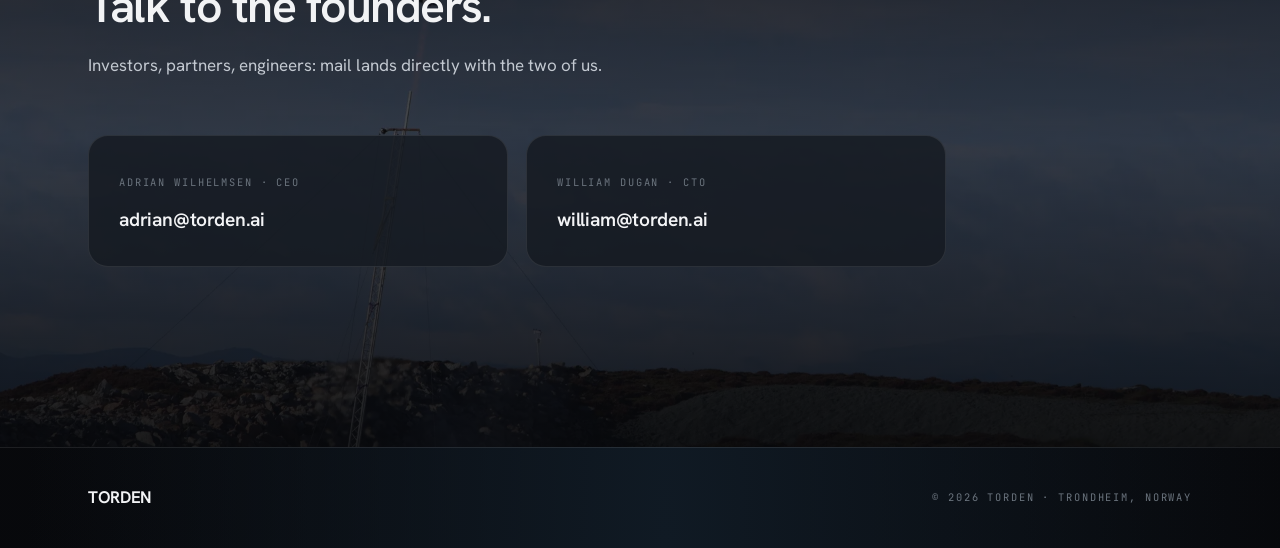
==== commit dc8241ff: "Copy-lens review fixes: honest scope, provenance, print, OG card - Product lede now states design st" ====
--- a/index.html
+++ b/index.html
@@ -14,6 +14,9 @@
   <meta property="og:description" content="Mass-produced Mach 5 ramjet interceptors, built to kill hypersonic ballistic missiles. Trondheim, Norway.">
   <meta property="og:url" content="https://torden.ai/">
   <meta property="og:image" content="https://torden.ai/assets/img/og.jpg">
+  <meta property="og:image:width" content="1200">
+  <meta property="og:image:height" content="630">
+  <meta property="og:image:alt" content="TORDEN wordmark over a liquid rocket engine at full thrust on a horizontal test stand, exhaust plume against a dusk sky.">
   <meta name="twitter:card" content="summary_large_image">
 
   <link rel="icon" href="/favicon.ico" sizes="32x32">
@@ -61,7 +64,7 @@
           <a class="arrow-link" href="#product">See the interceptor</a>
         </div>
       </div>
-      <p class="hero-note" aria-hidden="true">Liquid engine at full thrust<br>on our own test stand</p>
+      <p class="hero-note">Fossekall liquid engine at full thrust<br>on the Propulse NTNU test stand</p>
     </section>
 
     <!-- The gap -->
@@ -81,12 +84,12 @@
           <div class="stat reveal">
             <p class="stat-number">$4M</p>
             <p class="stat-label">per round for the fielded standard, PAC-3 MSE</p>
-            <p class="stat-source">Today&rsquo;s benchmark</p>
+            <p class="stat-source">FY26 US Army budget request</p>
           </div>
           <div class="stat reveal">
             <p class="stat-number">24&ndash;30&nbsp;mo</p>
-            <p class="stat-label">lead times ration today&rsquo;s interceptor stockpiles</p>
-            <p class="stat-source">Fielded systems</p>
+            <p class="stat-label">lead time keeps the fielded standard rationed</p>
+            <p class="stat-source">PAC-3 MSE</p>
           </div>
         </div>
       </div>
@@ -98,7 +101,7 @@
         <div class="section-head reveal">
           <p class="kicker">02 &mdash; Product</p>
           <h2>A Mach&nbsp;5 ramjet interceptor, built for magazine depth.</h2>
-          <p class="section-lede">A solid booster gets it to speed. A liquid ramjet keeps it at Mach&nbsp;5, so it arrives at the intercept with energy to spend in the turn, where manoeuvring ballistic targets defeat coasting interceptors. Designed from day one for mass production.</p>
+          <p class="section-lede">A solid booster gets it to speed. A liquid ramjet keeps it at Mach&nbsp;5, so it arrives at the intercept with energy to spend in the turn, where manoeuvring ballistic targets defeat coasting interceptors. Designed from day one for mass production. The vehicle is at design stage: the ramjet has not been hotfired and no interceptor has flown. First hotfire, first guided flight and first intercept are the gates ahead.</p>
         </div>
         <div class="diagram-panel reveal">
           <div class="diagram-scroll" tabindex="0" role="group" aria-label="Interceptor cutaway diagram, scrollable">
@@ -157,7 +160,7 @@
         <div class="section-head reveal">
           <p class="kicker">03 &mdash; Heritage</p>
           <h2>We have done this before.</h2>
-          <p class="section-lede">Before Torden, our team designed, built and launched three rockets &mdash; Fossekall, Heimdall and Bifrost &mdash; and tested four liquid rocket engines at 500&ndash;800&nbsp;kg of thrust through the Propulse NTNU programme. The propulsion, test discipline and launch operations this company needs already exist in this team.</p>
+          <p class="section-lede">Before Torden, our team designed, built and launched three rockets &mdash; Fossekall, Heimdall and Bifrost &mdash; and tested four liquid rocket engines at 500&ndash;800&nbsp;kgf (5&ndash;8&nbsp;kN) of thrust through the Propulse NTNU programme. The propulsion, test discipline and launch operations this company needs already exist in this team.</p>
         </div>
         <div class="heritage-stats reveal">
           <div class="hstat">
--- a/styles.css
+++ b/styles.css
@@ -142,6 +142,7 @@
   position: relative;
   min-height: 100vh;
   min-height: 100svh;
+  padding-top: 96px; /* clear the fixed nav when content exceeds viewport height */
   display: flex;
   align-items: flex-end;
   isolation: isolate;
@@ -222,7 +223,7 @@
   color: var(--text-2);
   padding: 14px 4px;
 }
-.arrow-link::after { content: " \2192"; }
+.arrow-link::after { content: " ->"; } /* ASCII: U+2192 is not in the shipped mono subset */
 .arrow-link:hover { color: #ffffff; }
 .hero-note {
   position: absolute;
@@ -317,7 +318,7 @@
   padding-top: 12px;
   font-family: var(--font-mono);
   font-size: 0.65rem;
-  letter-spacing: 0.16em;
+  letter-spacing: 0.18em;
   text-transform: uppercase;
   color: var(--muted-2);
 }
@@ -354,7 +355,7 @@
   flex-wrap: wrap;
   font-family: var(--font-mono);
   font-size: 0.68rem;
-  letter-spacing: 0.16em;
+  letter-spacing: 0.18em;
   text-transform: uppercase;
   color: var(--muted-2);
 }
@@ -365,7 +366,7 @@
             mask-image: linear-gradient(to right, #000 calc(100% - 28px), transparent);
   }
   .diagram-caption::after {
-    content: "Scroll \2192";
+    content: "Scroll ->";
     color: var(--muted-2);
   }
 }
@@ -442,8 +443,8 @@
 .launch-card figcaption {
   position: absolute;
   inset: auto 0 0 0;
-  padding: 18px 20px;
-  background: linear-gradient(to top, rgba(7, 8, 11, 0.85), rgba(7, 8, 11, 0));
+  padding: 28px 20px 18px;
+  background: linear-gradient(to top, rgba(7, 8, 11, 0.94) 0%, rgba(7, 8, 11, 0.78) 55%, rgba(7, 8, 11, 0) 100%);
   display: flex;
   justify-content: space-between;
   align-items: baseline;
@@ -458,7 +459,7 @@
 .launch-tag {
   font-family: var(--font-mono);
   font-size: 0.62rem;
-  letter-spacing: 0.16em;
+  letter-spacing: 0.18em;
   text-transform: uppercase;
   color: var(--muted);
   white-space: nowrap;
@@ -654,7 +655,7 @@
 .footer-meta {
   font-family: var(--font-mono);
   font-size: 0.65rem;
-  letter-spacing: 0.16em;
+  letter-spacing: 0.18em;
   text-transform: uppercase;
   color: var(--muted-2);
 }
@@ -676,3 +677,7 @@
   .js .reveal { opacity: 1; transform: none; transition: none; }
   * { animation: none !important; }
 }
+
+@media print {
+  .js .reveal { opacity: 1 !important; transform: none !important; transition: none !important; }
+}
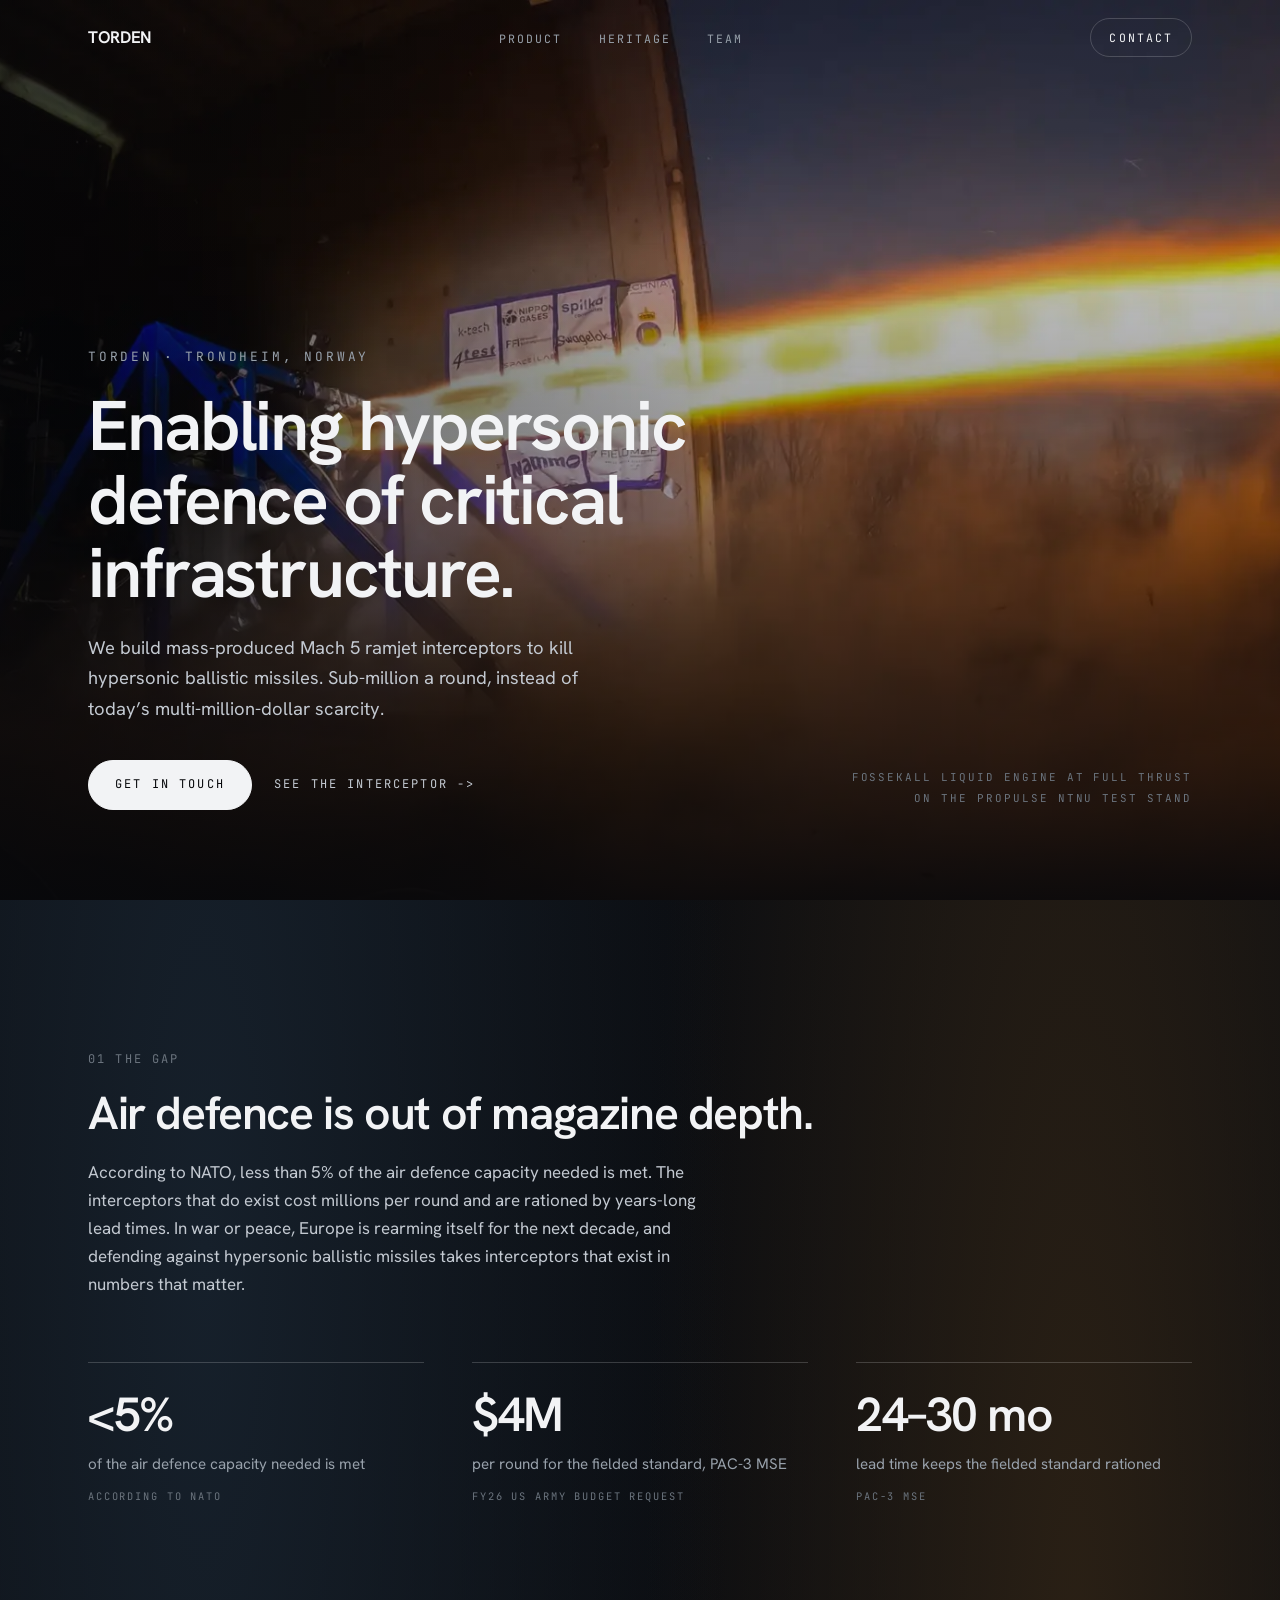
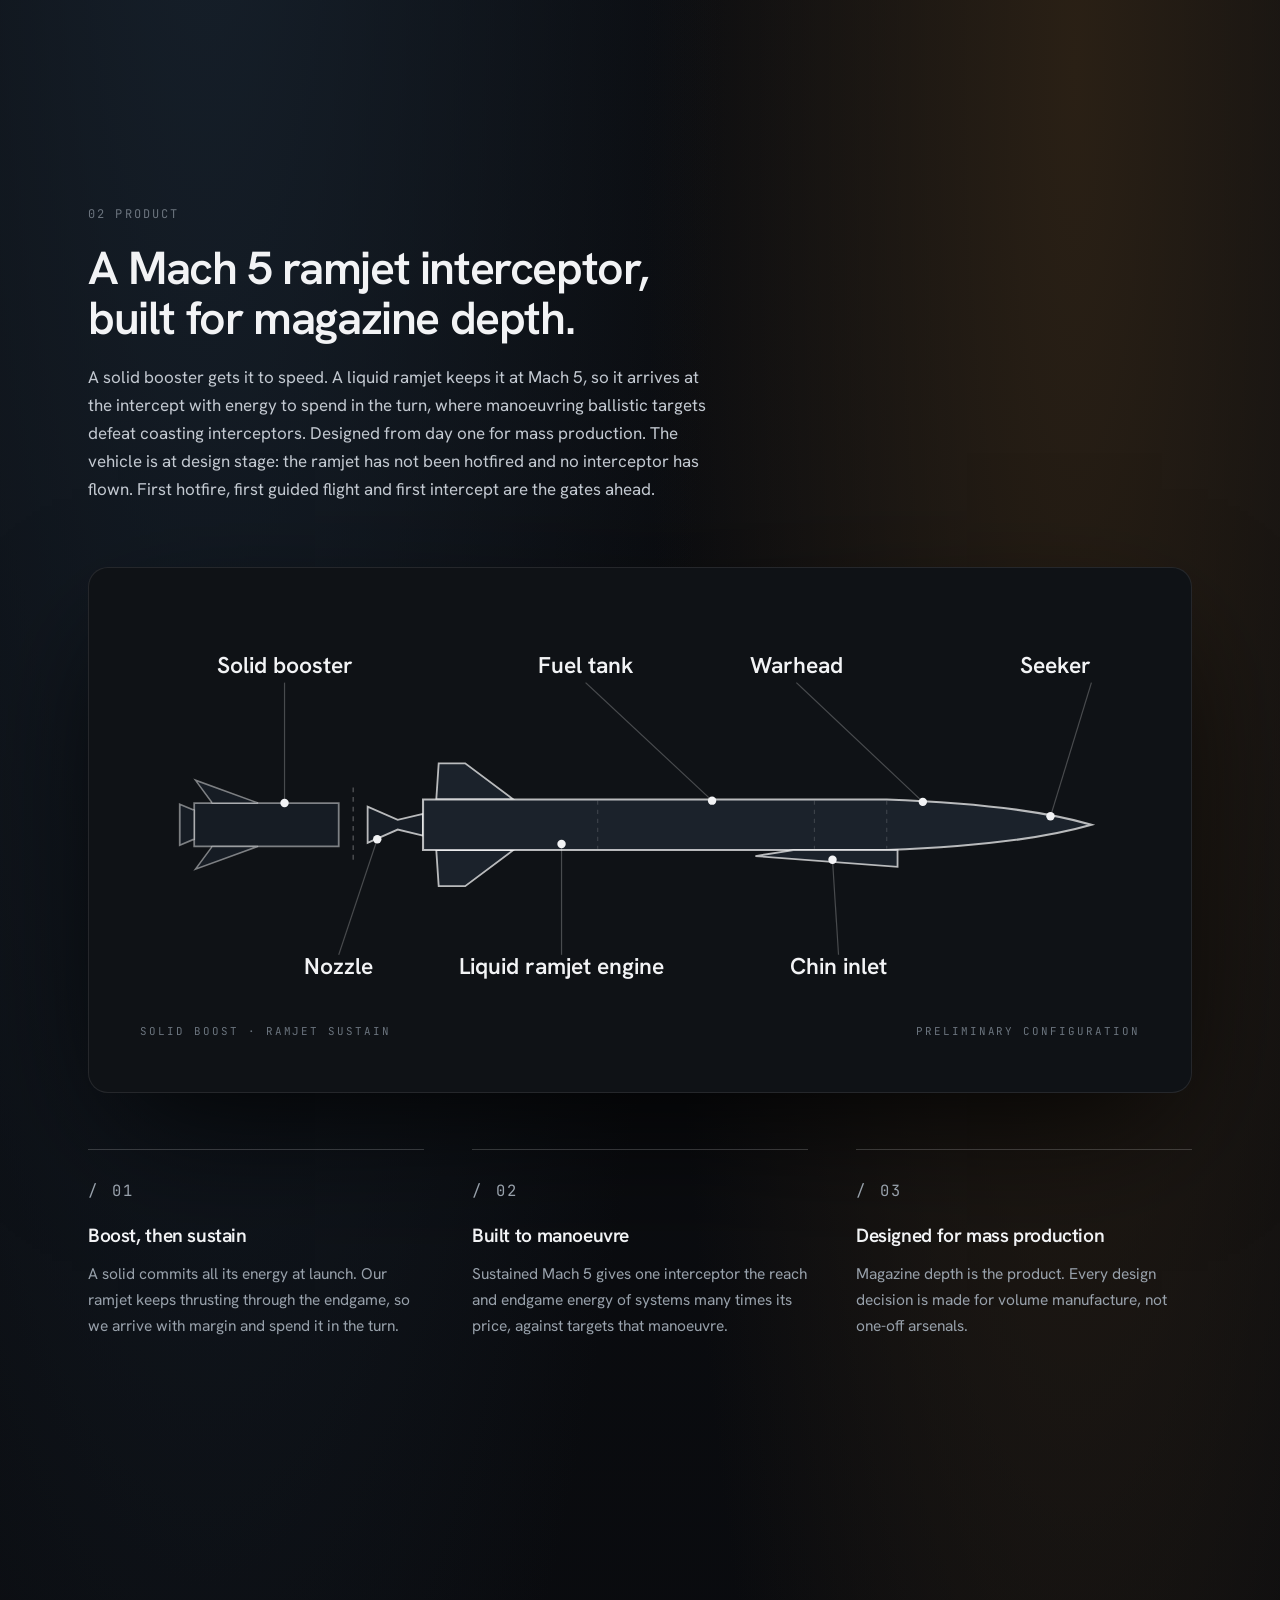
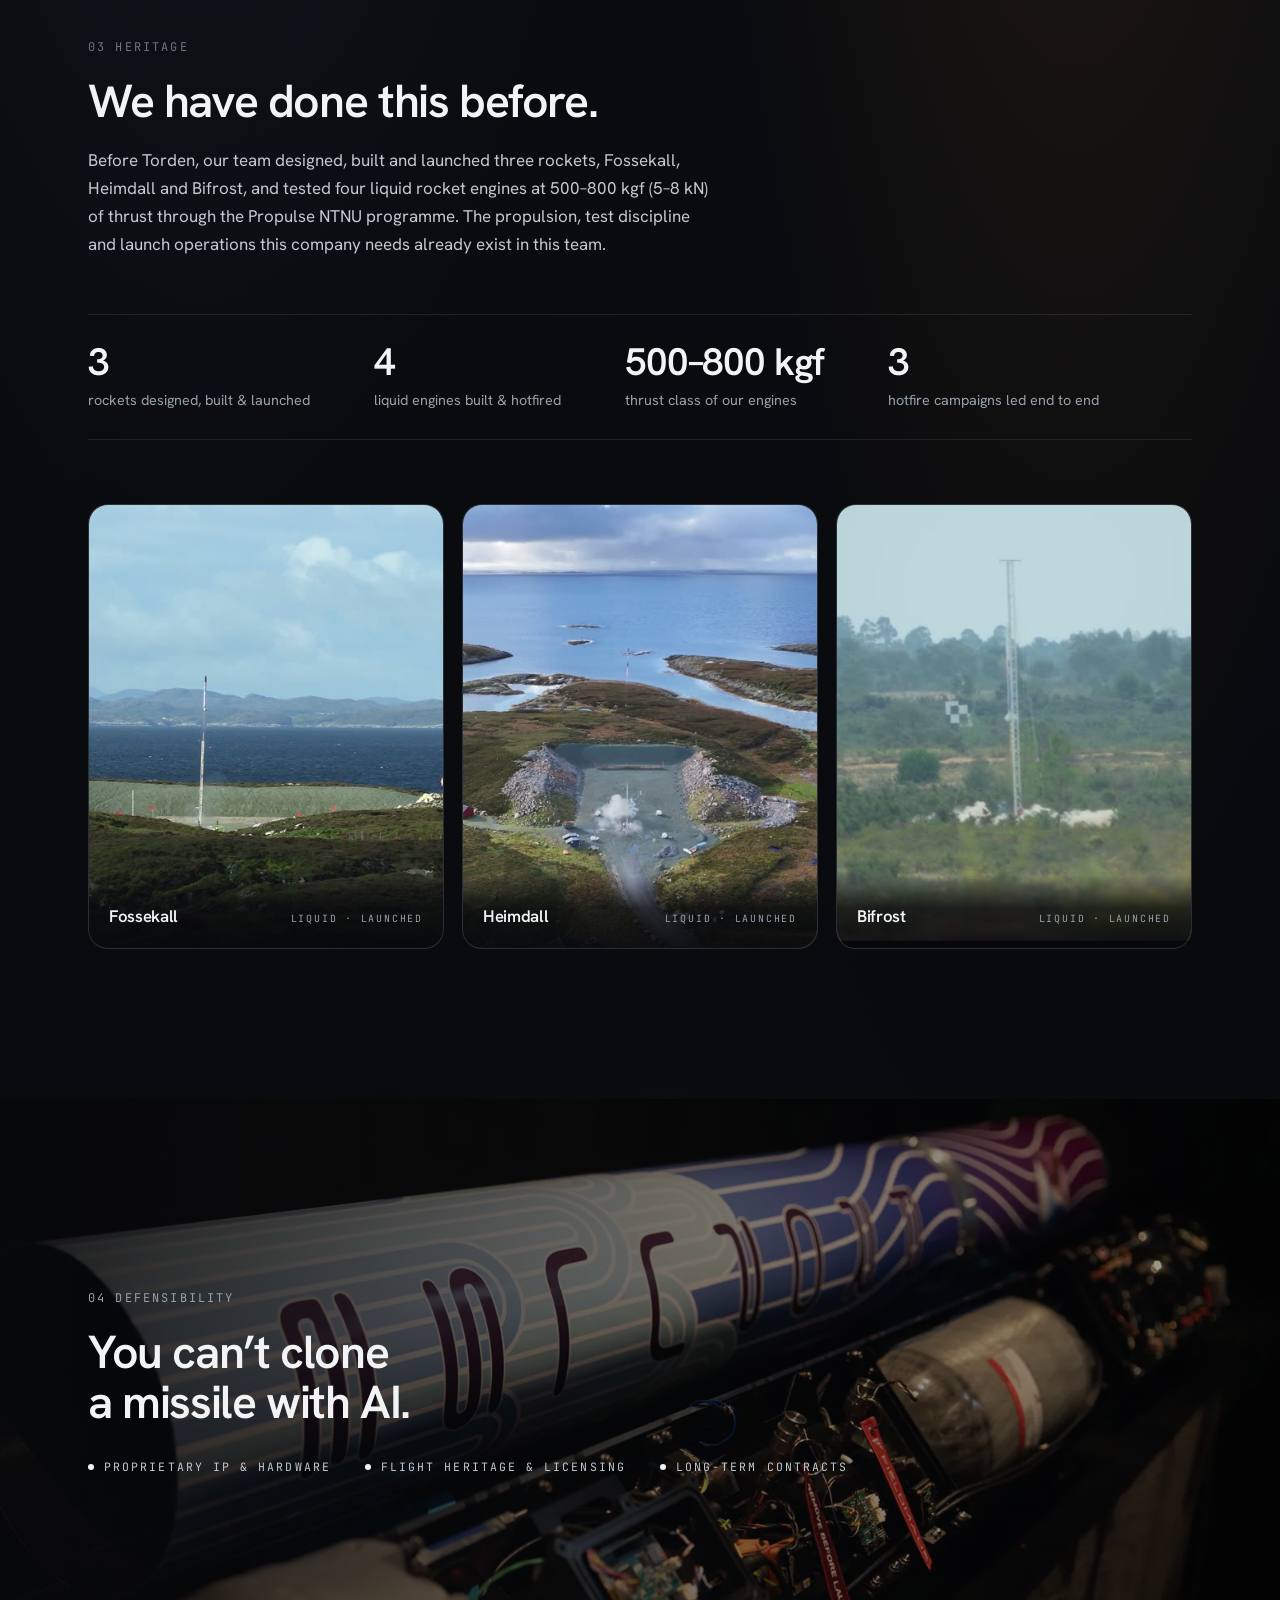
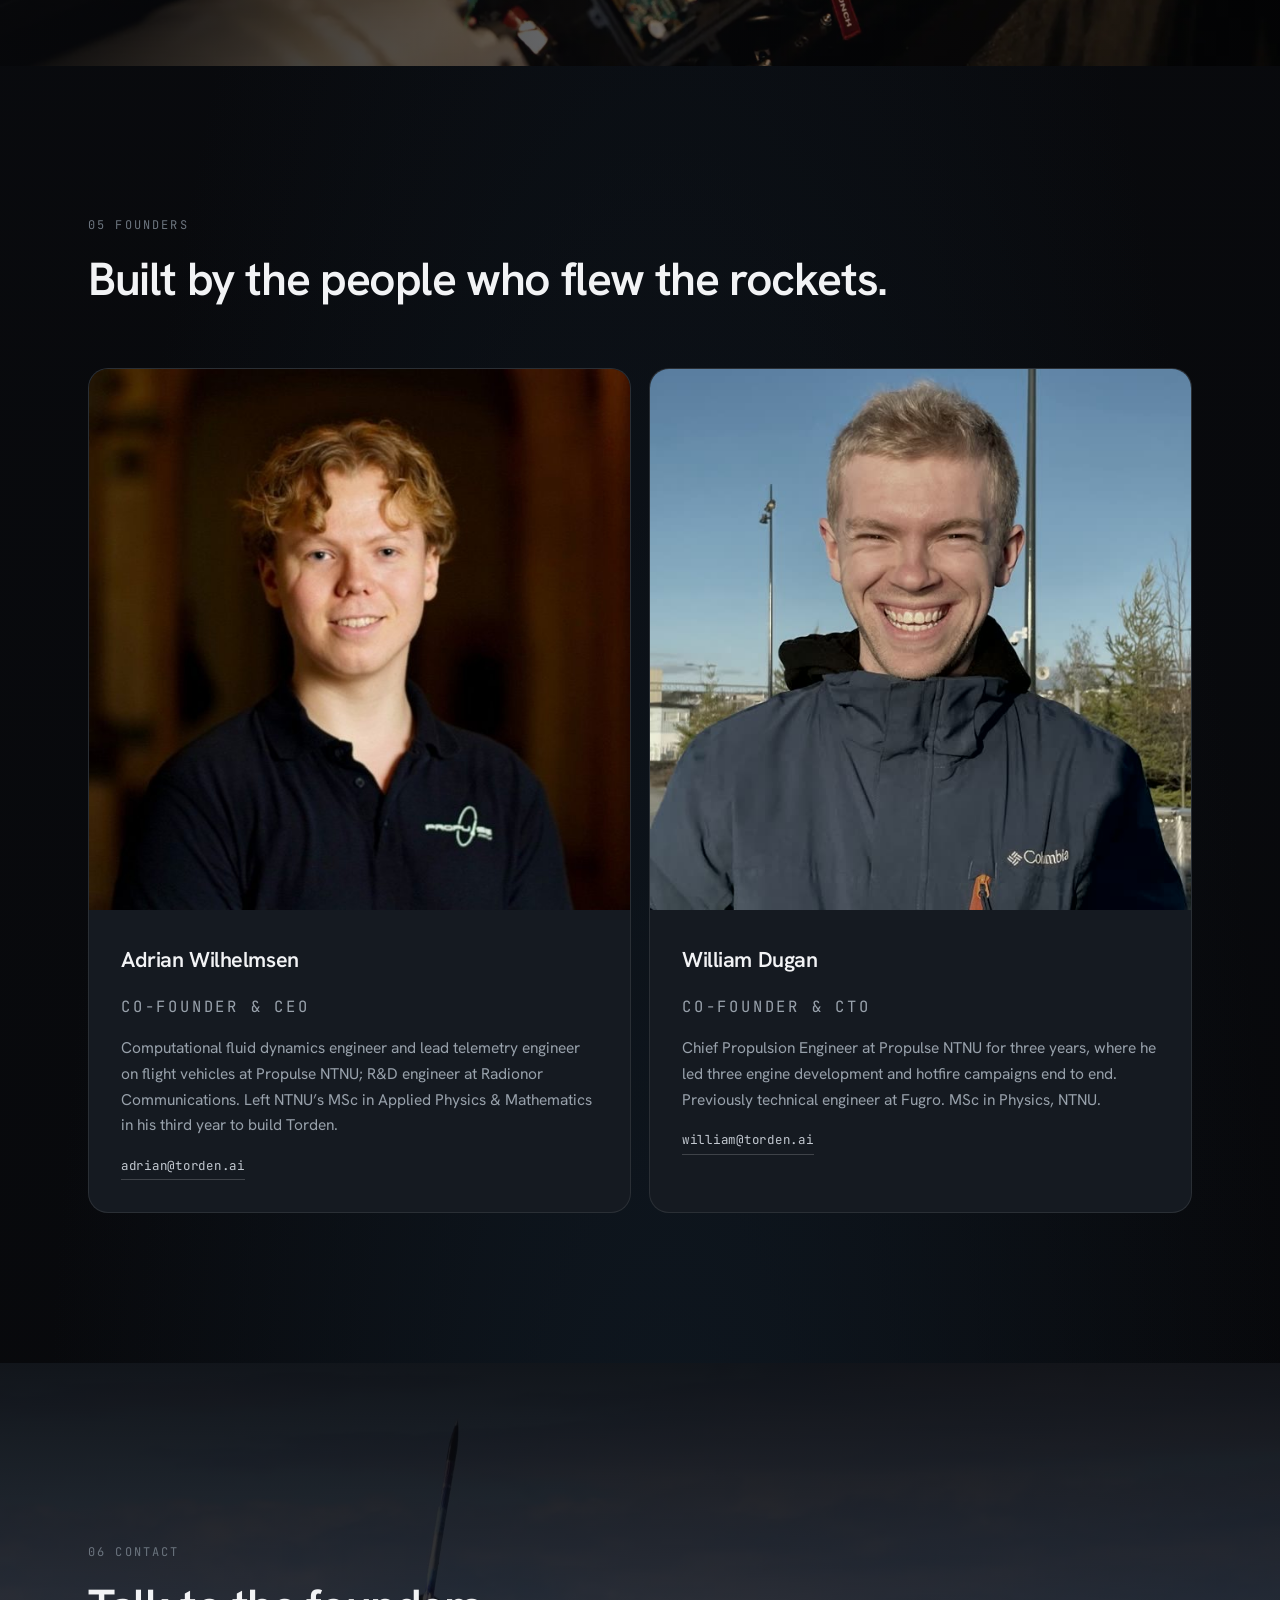
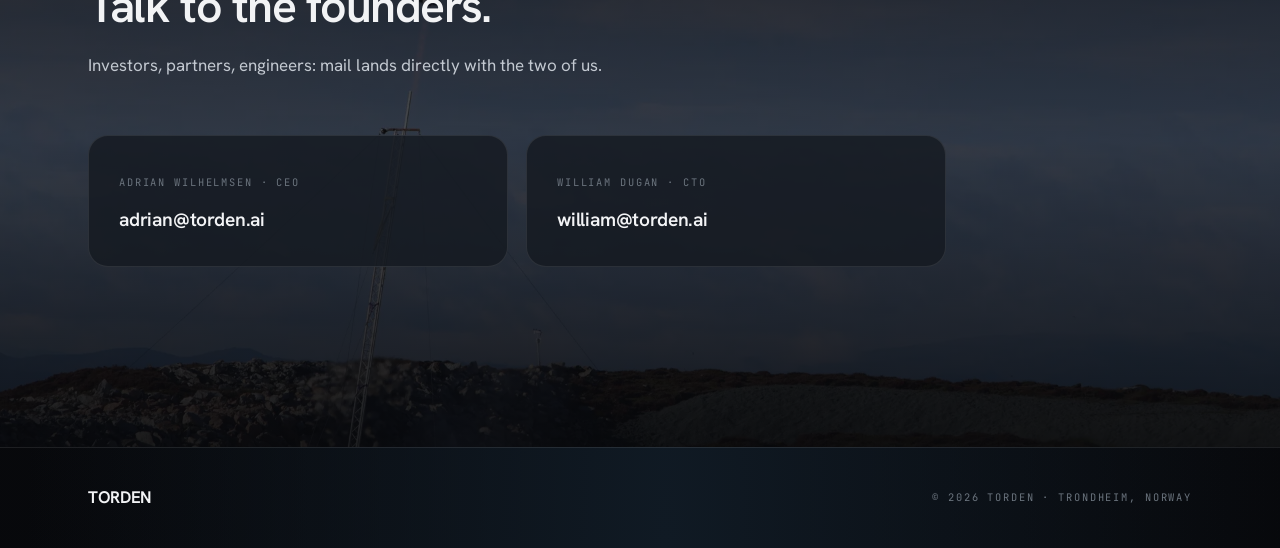
==== commit 48d938ad: "Drop em-dashes site-wide; sync launch loops to equal 5.8s duration Kickers now deck-style ("01 The g" ====
--- a/index.html
+++ b/index.html
@@ -3,14 +3,14 @@
 <head>
   <meta charset="utf-8">
   <meta name="viewport" content="width=device-width, initial-scale=1">
-  <title>Torden — Hypersonic defence of critical infrastructure</title>
+  <title>Torden · Hypersonic defence of critical infrastructure</title>
   <meta name="description" content="Torden builds mass-produced Mach 5 ramjet interceptors to defend critical infrastructure against hypersonic ballistic missiles. Trondheim, Norway.">
   <link rel="canonical" href="https://torden.ai/">
   <meta name="theme-color" content="#07080b">
 
   <meta property="og:type" content="website">
   <meta property="og:site_name" content="Torden">
-  <meta property="og:title" content="Torden — Hypersonic defence of critical infrastructure">
+  <meta property="og:title" content="Torden · Hypersonic defence of critical infrastructure">
   <meta property="og:description" content="Mass-produced Mach 5 ramjet interceptors, built to kill hypersonic ballistic missiles. Trondheim, Norway.">
   <meta property="og:url" content="https://torden.ai/">
   <meta property="og:image" content="https://torden.ai/assets/img/og.jpg">
@@ -32,7 +32,7 @@
 
   <header class="nav">
     <div class="container nav-inner">
-      <a class="wordmark" href="#top" aria-label="Torden — home">TORDEN</a>
+      <a class="wordmark" href="#top" aria-label="Torden home">TORDEN</a>
       <nav aria-label="Primary">
         <ul class="nav-links">
           <li><a href="#product">Product</a></li>
@@ -71,7 +71,7 @@
     <section class="section" id="gap">
       <div class="container">
         <div class="section-head reveal">
-          <p class="kicker">01 &mdash; The gap</p>
+          <p class="kicker">01 The gap</p>
           <h2>Air defence is out of magazine depth.</h2>
           <p class="section-lede">According to NATO, less than 5% of the air defence capacity needed is met. The interceptors that do exist cost millions per round and are rationed by years-long lead times. In war or peace, Europe is rearming itself for the next decade, and defending against hypersonic ballistic missiles takes interceptors that exist in numbers that matter.</p>
         </div>
@@ -99,7 +99,7 @@
     <section class="section" id="product">
       <div class="container">
         <div class="section-head reveal">
-          <p class="kicker">02 &mdash; Product</p>
+          <p class="kicker">02 Product</p>
           <h2>A Mach&nbsp;5 ramjet interceptor, built for magazine depth.</h2>
           <p class="section-lede">A solid booster gets it to speed. A liquid ramjet keeps it at Mach&nbsp;5, so it arrives at the intercept with energy to spend in the turn, where manoeuvring ballistic targets defeat coasting interceptors. Designed from day one for mass production. The vehicle is at design stage: the ramjet has not been hotfired and no interceptor has flown. First hotfire, first guided flight and first intercept are the gates ahead.</p>
         </div>
@@ -158,9 +158,9 @@
     <section class="section" id="heritage">
       <div class="container">
         <div class="section-head reveal">
-          <p class="kicker">03 &mdash; Heritage</p>
+          <p class="kicker">03 Heritage</p>
           <h2>We have done this before.</h2>
-          <p class="section-lede">Before Torden, our team designed, built and launched three rockets &mdash; Fossekall, Heimdall and Bifrost &mdash; and tested four liquid rocket engines at 500&ndash;800&nbsp;kgf (5&ndash;8&nbsp;kN) of thrust through the Propulse NTNU programme. The propulsion, test discipline and launch operations this company needs already exist in this team.</p>
+          <p class="section-lede">Before Torden, our team designed, built and launched three rockets, Fossekall, Heimdall and Bifrost, and tested four liquid rocket engines at 500&ndash;800&nbsp;kgf (5&ndash;8&nbsp;kN) of thrust through the Propulse NTNU programme. The propulsion, test discipline and launch operations this company needs already exist in this team.</p>
         </div>
         <div class="heritage-stats reveal">
           <div class="hstat">
@@ -217,7 +217,7 @@
       <div class="band-scrim" aria-hidden="true"></div>
       <div class="container">
         <div class="reveal">
-          <p class="kicker">04 &mdash; Defensibility</p>
+          <p class="kicker">04 Defensibility</p>
           <h2 id="defensibility-title">You can&rsquo;t clone a missile with AI.</h2>
           <ul class="band-list">
             <li>Proprietary IP &amp; hardware</li>
@@ -232,7 +232,7 @@
     <section class="section" id="team">
       <div class="container">
         <div class="section-head reveal">
-          <p class="kicker">05 &mdash; Founders</p>
+          <p class="kicker">05 Founders</p>
           <h2>Built by the people who flew the rockets.</h2>
         </div>
         <div class="team-grid">
@@ -269,7 +269,7 @@
       <div class="contact-scrim" aria-hidden="true"></div>
       <div class="container">
         <div class="reveal">
-          <p class="kicker">06 &mdash; Contact</p>
+          <p class="kicker">06 Contact</p>
           <h2 id="contact-title">Talk to the founders.</h2>
           <p class="section-lede">Investors, partners, engineers: mail lands directly with the two of us.</p>
           <div class="contact-mails">
--- a/styles.css
+++ b/styles.css
@@ -1,4 +1,4 @@
-/* Torden — landing page
+/* Torden landing page
    Design language carried over from the investor deck:
    near-black ground, steel/warm radial glows, Hanken Grotesk display,
    JetBrains Mono technical labels, hairline panels. */
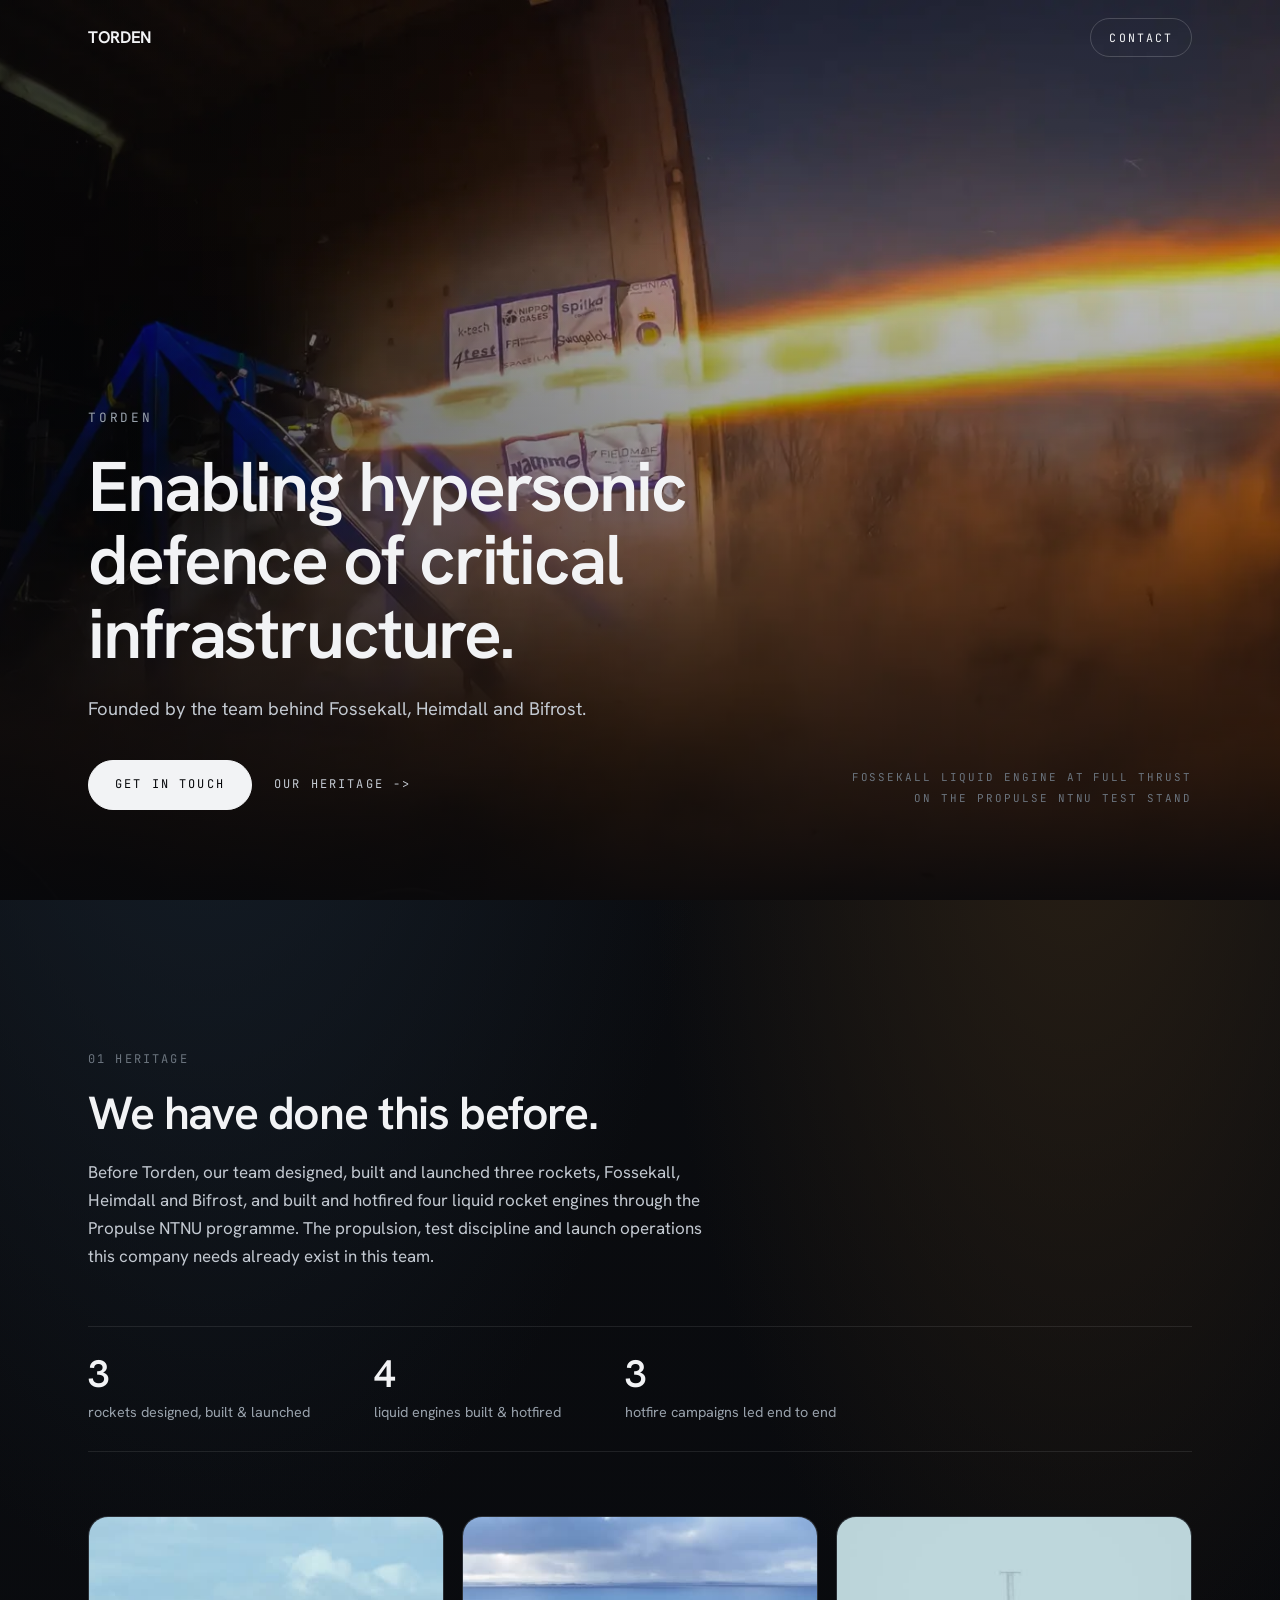
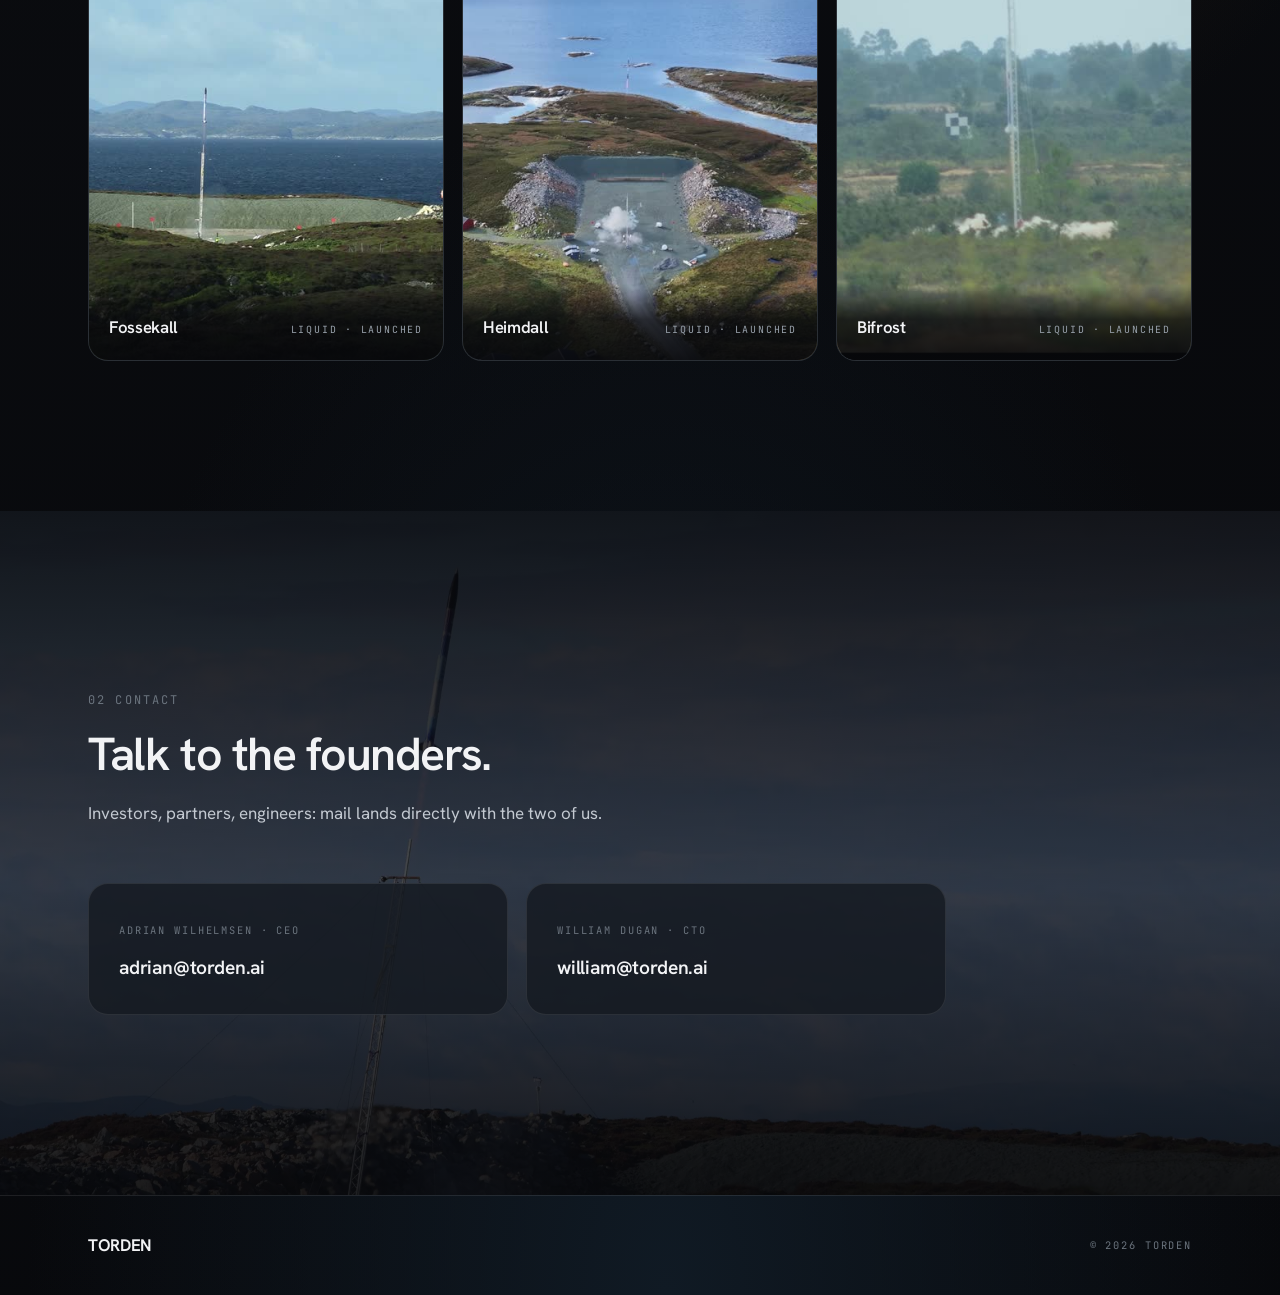
==== commit 5f85c4ed: "Restrict public site to hero, heritage and contact Product, market, defensibility and team sections " ====
--- a/index.html
+++ b/index.html
@@ -4,14 +4,14 @@
   <meta charset="utf-8">
   <meta name="viewport" content="width=device-width, initial-scale=1">
   <title>Torden · Hypersonic defence of critical infrastructure</title>
-  <meta name="description" content="Torden builds mass-produced Mach 5 ramjet interceptors to defend critical infrastructure against hypersonic ballistic missiles. Trondheim, Norway.">
+  <meta name="description" content="Torden enables hypersonic defence of critical infrastructure.">
   <link rel="canonical" href="https://torden.ai/">
   <meta name="theme-color" content="#07080b">
 
   <meta property="og:type" content="website">
   <meta property="og:site_name" content="Torden">
   <meta property="og:title" content="Torden · Hypersonic defence of critical infrastructure">
-  <meta property="og:description" content="Mass-produced Mach 5 ramjet interceptors, built to kill hypersonic ballistic missiles. Trondheim, Norway.">
+  <meta property="og:description" content="Torden enables hypersonic defence of critical infrastructure.">
   <meta property="og:url" content="https://torden.ai/">
   <meta property="og:image" content="https://torden.ai/assets/img/og.jpg">
   <meta property="og:image:width" content="1200">
@@ -33,13 +33,6 @@
   <header class="nav">
     <div class="container nav-inner">
       <a class="wordmark" href="#top" aria-label="Torden home">TORDEN</a>
-      <nav aria-label="Primary">
-        <ul class="nav-links">
-          <li><a href="#product">Product</a></li>
-          <li><a href="#heritage">Heritage</a></li>
-          <li><a href="#team">Team</a></li>
-        </ul>
-      </nav>
       <a class="nav-contact" href="#contact">Contact</a>
     </div>
   </header>
@@ -56,111 +49,24 @@
       </div>
       <div class="hero-scrim" aria-hidden="true"></div>
       <div class="container hero-content">
-        <p class="hero-kicker">Torden &middot; Trondheim, Norway</p>
+        <p class="hero-kicker">Torden</p>
         <h1>Enabling hypersonic defence of critical infrastructure.</h1>
-        <p class="hero-sub">We build mass-produced Mach&nbsp;5 ramjet interceptors to kill hypersonic ballistic missiles. Sub-million a round, instead of today&rsquo;s multi-million-dollar scarcity.</p>
+        <p class="hero-sub">Founded by the team behind Fossekall, Heimdall and Bifrost.</p>
         <div class="hero-cta-row">
           <a class="btn" href="#contact">Get in touch</a>
-          <a class="arrow-link" href="#product">See the interceptor</a>
+          <a class="arrow-link" href="#heritage">Our heritage</a>
         </div>
       </div>
       <p class="hero-note">Fossekall liquid engine at full thrust<br>on the Propulse NTNU test stand</p>
-    </section>
-
-    <!-- The gap -->
-    <section class="section" id="gap">
-      <div class="container">
-        <div class="section-head reveal">
-          <p class="kicker">01 The gap</p>
-          <h2>Air defence is out of magazine depth.</h2>
-          <p class="section-lede">According to NATO, less than 5% of the air defence capacity needed is met. The interceptors that do exist cost millions per round and are rationed by years-long lead times. In war or peace, Europe is rearming itself for the next decade, and defending against hypersonic ballistic missiles takes interceptors that exist in numbers that matter.</p>
-        </div>
-        <div class="stat-grid">
-          <div class="stat reveal">
-            <p class="stat-number">&lt;5%</p>
-            <p class="stat-label">of the air defence capacity needed is met</p>
-            <p class="stat-source">According to NATO</p>
-          </div>
-          <div class="stat reveal">
-            <p class="stat-number">$4M</p>
-            <p class="stat-label">per round for the fielded standard, PAC-3 MSE</p>
-            <p class="stat-source">FY26 US Army budget request</p>
-          </div>
-          <div class="stat reveal">
-            <p class="stat-number">24&ndash;30&nbsp;mo</p>
-            <p class="stat-label">lead time keeps the fielded standard rationed</p>
-            <p class="stat-source">PAC-3 MSE</p>
-          </div>
-        </div>
-      </div>
-    </section>
-
-    <!-- Product -->
-    <section class="section" id="product">
-      <div class="container">
-        <div class="section-head reveal">
-          <p class="kicker">02 Product</p>
-          <h2>A Mach&nbsp;5 ramjet interceptor, built for magazine depth.</h2>
-          <p class="section-lede">A solid booster gets it to speed. A liquid ramjet keeps it at Mach&nbsp;5, so it arrives at the intercept with energy to spend in the turn, where manoeuvring ballistic targets defeat coasting interceptors. Designed from day one for mass production. The vehicle is at design stage: the ramjet has not been hotfired and no interceptor has flown. First hotfire, first guided flight and first intercept are the gates ahead.</p>
-        </div>
-        <div class="diagram-panel reveal">
-          <div class="diagram-scroll" tabindex="0" role="group" aria-label="Interceptor cutaway diagram, scrollable">
-            <svg viewBox="0 0 1660 640" xmlns="http://www.w3.org/2000/svg" preserveAspectRatio="xMidYMid meet" role="img" aria-labelledby="diagram-title">
-              <title id="diagram-title">Interceptor cutaway: solid booster and nozzle at the rear, liquid ramjet engine with chin inlet mid-body, fuel tank, warhead and seeker toward the nose.</title>
-              <path d="M 90 304 L 330 304 L 330 376 L 90 376 Z" fill="#161c24" stroke="rgba(255,255,255,.45)" stroke-width="3"/>
-              <path d="M 90 316 L 66 306 L 66 374 L 90 364 Z" fill="#161c24" stroke="rgba(255,255,255,.45)" stroke-width="3"/>
-              <path d="M 120 304 L 92 266 L 196 304 Z" fill="#161c24" stroke="rgba(255,255,255,.45)" stroke-width="2.5"/>
-              <path d="M 120 376 L 92 414 L 196 376 Z" fill="#161c24" stroke="rgba(255,255,255,.45)" stroke-width="2.5"/>
-              <line x1="354" y1="278" x2="354" y2="402" stroke="rgba(255,255,255,.3)" stroke-width="2" stroke-dasharray="8 8"/>
-              <path d="M 470 322 L 428 332 L 378 310 L 378 370 L 428 348 L 470 358 Z" fill="#161c24" stroke="rgba(255,255,255,.7)" stroke-width="3"/>
-              <path d="M 620 298 L 540 238 L 496 238 L 492 298 Z" fill="#1b222b" stroke="rgba(255,255,255,.7)" stroke-width="3"/>
-              <path d="M 620 382 L 540 442 L 496 442 L 492 382 Z" fill="#1b222b" stroke="rgba(255,255,255,.7)" stroke-width="3"/>
-              <path d="M 470 298 L 1240 298 Q 1462 306 1580 340 Q 1462 374 1240 382 L 470 382 Z" fill="#1b222b" stroke="rgba(255,255,255,.7)" stroke-width="3.5"/>
-              <path d="M 1085 382 L 1258 382 L 1258 410 L 1022 392 Z" fill="#1b222b" stroke="rgba(255,255,255,.7)" stroke-width="3"/>
-              <line x1="760" y1="300" x2="760" y2="380" stroke="rgba(255,255,255,.14)" stroke-width="2" stroke-dasharray="7 8"/>
-              <line x1="1120" y1="300" x2="1120" y2="380" stroke="rgba(255,255,255,.14)" stroke-width="2" stroke-dasharray="7 8"/>
-              <line x1="1240" y1="300" x2="1240" y2="380" stroke="rgba(255,255,255,.14)" stroke-width="2" stroke-dasharray="7 8"/>
-              <line x1="1512" y1="326" x2="1580" y2="104" stroke="rgba(255,255,255,.24)" stroke-width="2"/><circle cx="1512" cy="326" r="7" fill="#f2f3f5"/><text x="1580" y="88" fill="#f2f3f5" font-size="38" font-weight="600" font-family="Hanken Grotesk, sans-serif" text-anchor="end">Seeker</text>
-              <line x1="1300" y1="302" x2="1090" y2="104" stroke="rgba(255,255,255,.24)" stroke-width="2"/><circle cx="1300" cy="302" r="7" fill="#f2f3f5"/><text x="1090" y="88" fill="#f2f3f5" font-size="38" font-weight="600" font-family="Hanken Grotesk, sans-serif" text-anchor="middle">Warhead</text>
-              <line x1="950" y1="300" x2="740" y2="104" stroke="rgba(255,255,255,.24)" stroke-width="2"/><circle cx="950" cy="300" r="7" fill="#f2f3f5"/><text x="740" y="88" fill="#f2f3f5" font-size="38" font-weight="600" font-family="Hanken Grotesk, sans-serif" text-anchor="middle">Fuel tank</text>
-              <line x1="240" y1="304" x2="240" y2="104" stroke="rgba(255,255,255,.24)" stroke-width="2"/><circle cx="240" cy="304" r="7" fill="#f2f3f5"/><text x="240" y="88" fill="#f2f3f5" font-size="38" font-weight="600" font-family="Hanken Grotesk, sans-serif" text-anchor="middle">Solid booster</text>
-              <line x1="394" y1="364" x2="330" y2="556" stroke="rgba(255,255,255,.24)" stroke-width="2"/><circle cx="394" cy="364" r="7" fill="#f2f3f5"/><text x="330" y="588" fill="#f2f3f5" font-size="38" font-weight="600" font-family="Hanken Grotesk, sans-serif" text-anchor="middle">Nozzle</text>
-              <line x1="700" y1="372" x2="700" y2="556" stroke="rgba(255,255,255,.24)" stroke-width="2"/><circle cx="700" cy="372" r="7" fill="#f2f3f5"/><text x="700" y="588" fill="#f2f3f5" font-size="38" font-weight="600" font-family="Hanken Grotesk, sans-serif" text-anchor="middle">Liquid ramjet engine</text>
-              <line x1="1150" y1="398" x2="1160" y2="556" stroke="rgba(255,255,255,.24)" stroke-width="2"/><circle cx="1150" cy="398" r="7" fill="#f2f3f5"/><text x="1160" y="588" fill="#f2f3f5" font-size="38" font-weight="600" font-family="Hanken Grotesk, sans-serif" text-anchor="middle">Chin inlet</text>
-            </svg>
-          </div>
-          <div class="diagram-caption">
-            <span>Solid boost &middot; ramjet sustain</span>
-            <span>Preliminary configuration</span>
-          </div>
-        </div>
-        <div class="feature-grid">
-          <div class="feature reveal">
-            <p class="feature-index">/ 01</p>
-            <h3>Boost, then sustain</h3>
-            <p>A solid commits all its energy at launch. Our ramjet keeps thrusting through the endgame, so we arrive with margin and spend it in the turn.</p>
-          </div>
-          <div class="feature reveal">
-            <p class="feature-index">/ 02</p>
-            <h3>Built to manoeuvre</h3>
-            <p>Sustained Mach&nbsp;5 gives one interceptor the reach and endgame energy of systems many times its price, against targets that manoeuvre.</p>
-          </div>
-          <div class="feature reveal">
-            <p class="feature-index">/ 03</p>
-            <h3>Designed for mass production</h3>
-            <p>Magazine depth is the product. Every design decision is made for volume manufacture, not one-off arsenals.</p>
-          </div>
-        </div>
-      </div>
     </section>
 
     <!-- Heritage -->
     <section class="section" id="heritage">
       <div class="container">
         <div class="section-head reveal">
-          <p class="kicker">03 Heritage</p>
+          <p class="kicker">01 Heritage</p>
           <h2>We have done this before.</h2>
-          <p class="section-lede">Before Torden, our team designed, built and launched three rockets, Fossekall, Heimdall and Bifrost, and tested four liquid rocket engines at 500&ndash;800&nbsp;kgf (5&ndash;8&nbsp;kN) of thrust through the Propulse NTNU programme. The propulsion, test discipline and launch operations this company needs already exist in this team.</p>
+          <p class="section-lede">Before Torden, our team designed, built and launched three rockets, Fossekall, Heimdall and Bifrost, and built and hotfired four liquid rocket engines through the Propulse NTNU programme. The propulsion, test discipline and launch operations this company needs already exist in this team.</p>
         </div>
         <div class="heritage-stats reveal">
           <div class="hstat">
@@ -170,10 +76,6 @@
           <div class="hstat">
             <p class="stat-number">4</p>
             <p class="stat-label">liquid engines built &amp; hotfired</p>
-          </div>
-          <div class="hstat">
-            <p class="stat-number">500&ndash;800&nbsp;kgf</p>
-            <p class="stat-label">thrust class of our engines</p>
           </div>
           <div class="hstat">
             <p class="stat-number">3</p>
@@ -206,58 +108,6 @@
       </div>
     </section>
 
-    <!-- Defensibility band -->
-    <section class="band" aria-labelledby="defensibility-title">
-      <div class="band-media" aria-hidden="true">
-        <picture>
-          <source type="image/webp" srcset="assets/img/avduking-1000.webp 1000w, assets/img/avduking-1600.webp 1600w" sizes="100vw">
-          <img src="assets/img/avduking-1600.jpg" srcset="assets/img/avduking-1000.jpg 1000w, assets/img/avduking-1600.jpg 1600w" sizes="100vw" alt="" loading="lazy" decoding="async">
-        </picture>
-      </div>
-      <div class="band-scrim" aria-hidden="true"></div>
-      <div class="container">
-        <div class="reveal">
-          <p class="kicker">04 Defensibility</p>
-          <h2 id="defensibility-title">You can&rsquo;t clone a missile with AI.</h2>
-          <ul class="band-list">
-            <li>Proprietary IP &amp; hardware</li>
-            <li>Flight heritage &amp; licensing</li>
-            <li>Long-term contracts</li>
-          </ul>
-        </div>
-      </div>
-    </section>
-
-    <!-- Team -->
-    <section class="section" id="team">
-      <div class="container">
-        <div class="section-head reveal">
-          <p class="kicker">05 Founders</p>
-          <h2>Built by the people who flew the rockets.</h2>
-        </div>
-        <div class="team-grid">
-          <div class="founder reveal">
-            <img src="assets/img/adrian-640.jpg" alt="Portrait of Adrian Wilhelmsen" loading="lazy" decoding="async">
-            <div class="founder-body">
-              <h3>Adrian Wilhelmsen</h3>
-              <p class="founder-role">Co-founder &amp; CEO</p>
-              <p>Computational fluid dynamics engineer and lead telemetry engineer on flight vehicles at Propulse NTNU; R&amp;D engineer at Radionor Communications. Left NTNU&rsquo;s MSc in Applied Physics &amp; Mathematics in his third year to build Torden.</p>
-              <a class="founder-mail" href="mailto:adrian@torden.ai">adrian@torden.ai</a>
-            </div>
-          </div>
-          <div class="founder reveal">
-            <img src="assets/img/william-640.jpg" alt="Portrait of William Dugan" loading="lazy" decoding="async">
-            <div class="founder-body">
-              <h3>William Dugan</h3>
-              <p class="founder-role">Co-founder &amp; CTO</p>
-              <p>Chief Propulsion Engineer at Propulse NTNU for three years, where he led three engine development and hotfire campaigns end to end. Previously technical engineer at Fugro. MSc in Physics, NTNU.</p>
-              <a class="founder-mail" href="mailto:william@torden.ai">william@torden.ai</a>
-            </div>
-          </div>
-        </div>
-      </div>
-    </section>
-
     <!-- Contact -->
     <section class="contact" id="contact" aria-labelledby="contact-title">
       <div class="contact-media" aria-hidden="true">
@@ -269,7 +119,7 @@
       <div class="contact-scrim" aria-hidden="true"></div>
       <div class="container">
         <div class="reveal">
-          <p class="kicker">06 Contact</p>
+          <p class="kicker">02 Contact</p>
           <h2 id="contact-title">Talk to the founders.</h2>
           <p class="section-lede">Investors, partners, engineers: mail lands directly with the two of us.</p>
           <div class="contact-mails">
@@ -291,7 +141,7 @@
   <footer>
     <div class="container footer-inner">
       <a class="wordmark" href="#top">TORDEN</a>
-      <p class="footer-meta">&copy; 2026 Torden &middot; Trondheim, Norway</p>
+      <p class="footer-meta">&copy; 2026 Torden</p>
     </div>
   </footer>
 
@@ -299,7 +149,6 @@
     (function () {
       var reduced = window.matchMedia("(prefers-reduced-motion: reduce)").matches;
 
-      // Nav background after scrolling past the top of the hero
       var nav = document.querySelector(".nav");
       var onScroll = function () {
         nav.classList.toggle("scrolled", window.scrollY > 24);
@@ -307,7 +156,6 @@
       window.addEventListener("scroll", onScroll, { passive: true });
       onScroll();
 
-      // Reveal-on-scroll
       var revealEls = document.querySelectorAll(".reveal");
       if (!reduced && "IntersectionObserver" in window) {
         var ro = new IntersectionObserver(function (entries) {
@@ -323,7 +171,6 @@
         revealEls.forEach(function (el) { el.classList.add("in"); });
       }
 
-      // Play launch loops only while visible; never with reduced motion
       var videos = document.querySelectorAll(".launch-card video");
       if (reduced) {
         videos.forEach(function (v) {
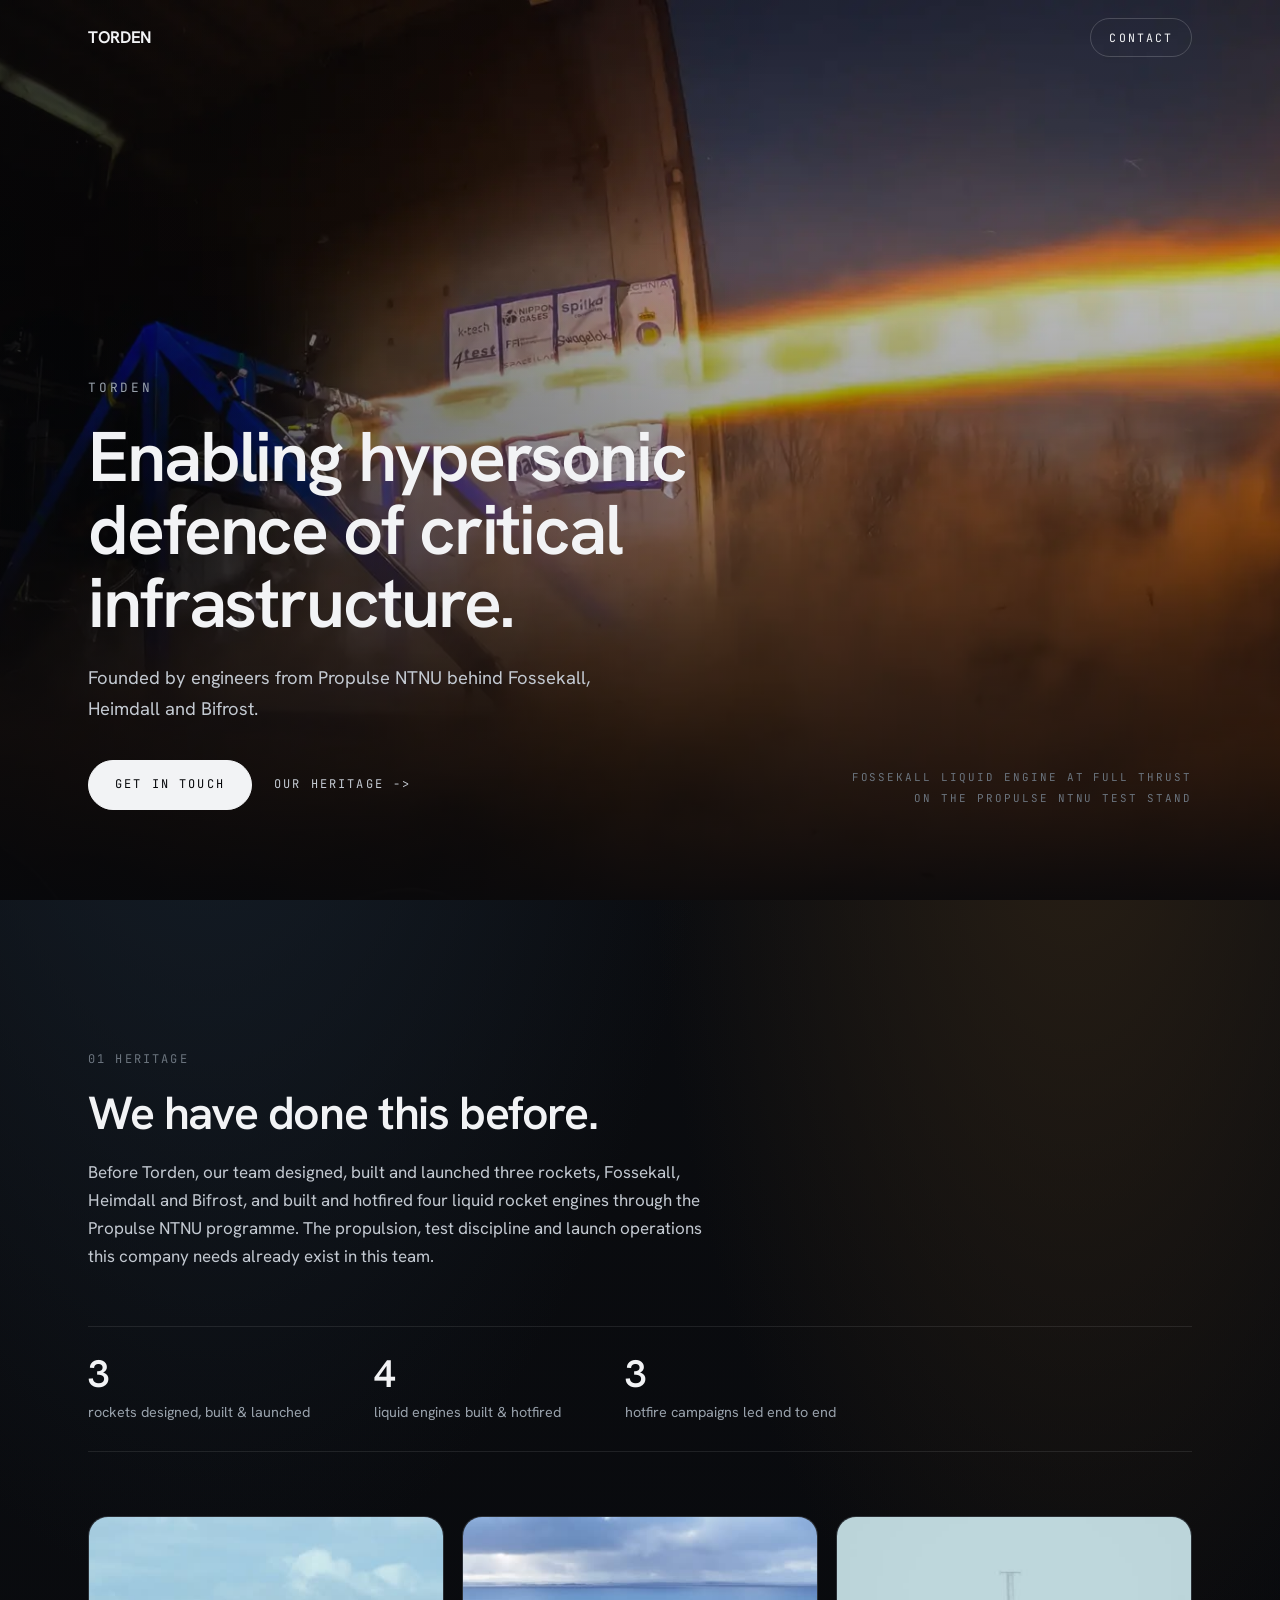
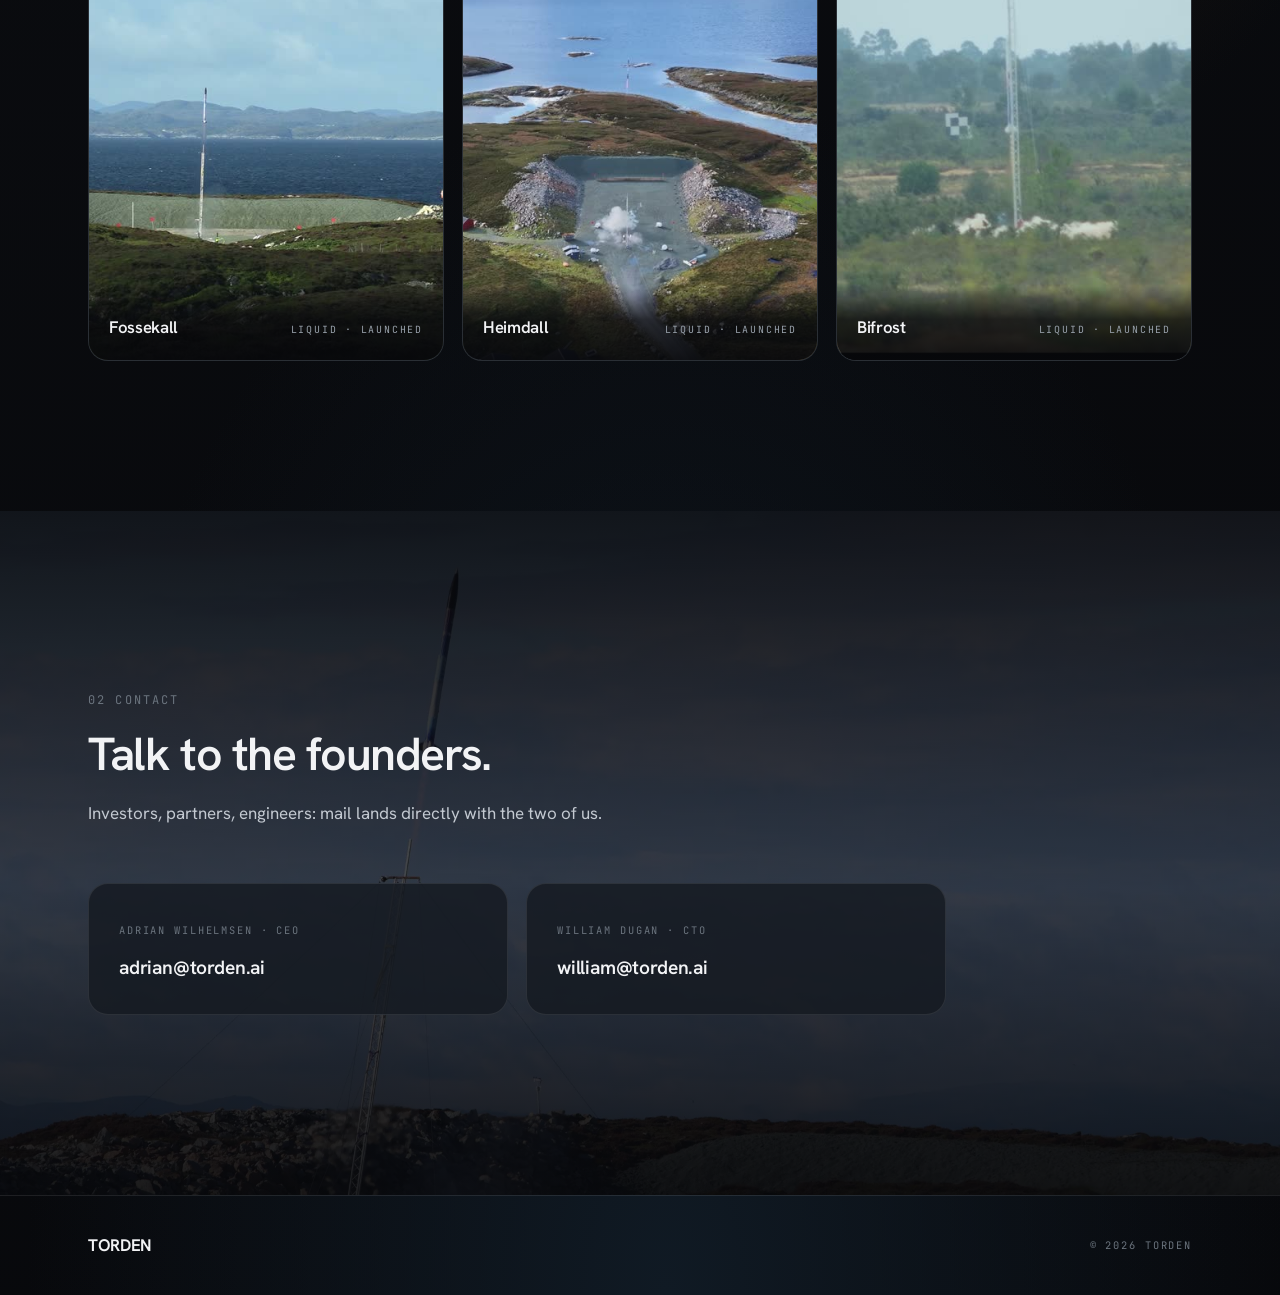
==== commit 0408e8a3: "Hero sub: credit Propulse NTNU engineers Co-Authored-By: Claude Fable 5 <noreply@anthropic.com>" ====
--- a/index.html
+++ b/index.html
@@ -51,7 +51,7 @@
       <div class="container hero-content">
         <p class="hero-kicker">Torden</p>
         <h1>Enabling hypersonic defence of critical infrastructure.</h1>
-        <p class="hero-sub">Founded by the team behind Fossekall, Heimdall and Bifrost.</p>
+        <p class="hero-sub">Founded by engineers from Propulse NTNU behind Fossekall, Heimdall and Bifrost.</p>
         <div class="hero-cta-row">
           <a class="btn" href="#contact">Get in touch</a>
           <a class="arrow-link" href="#heritage">Our heritage</a>
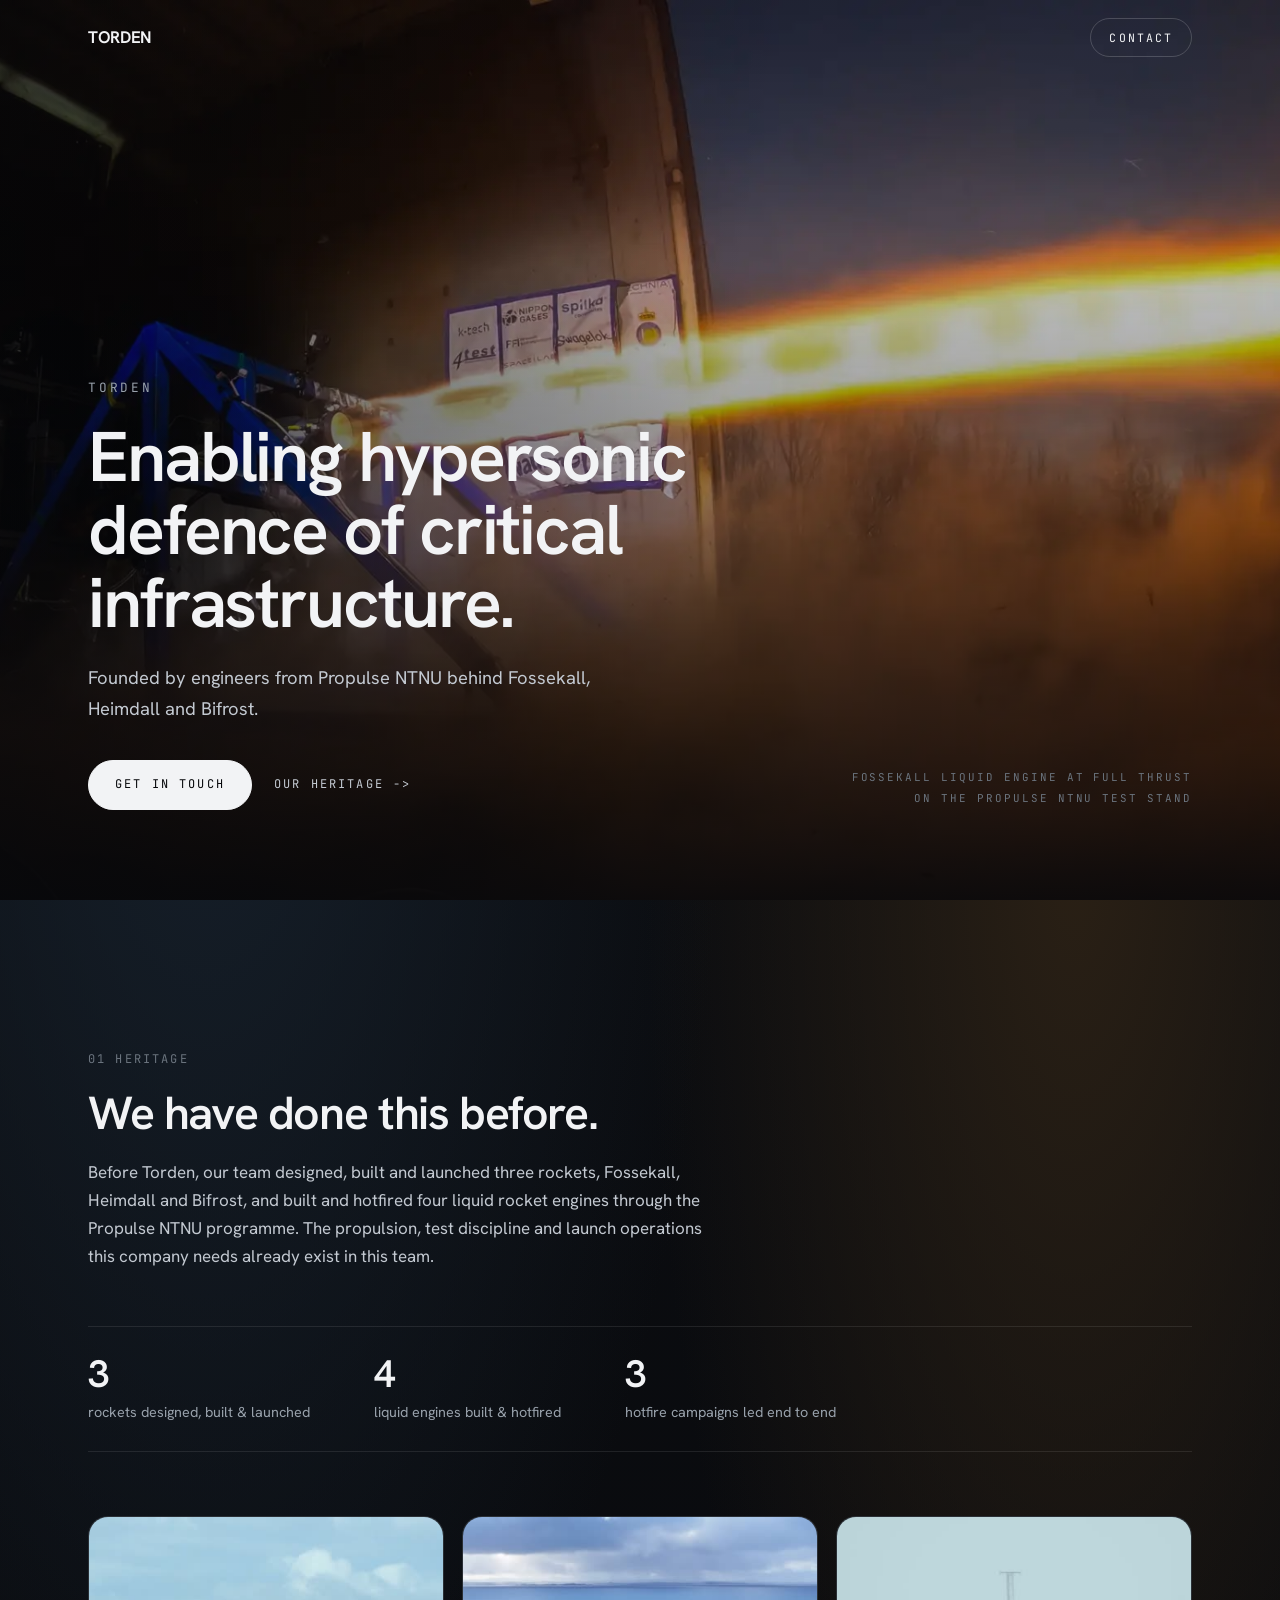
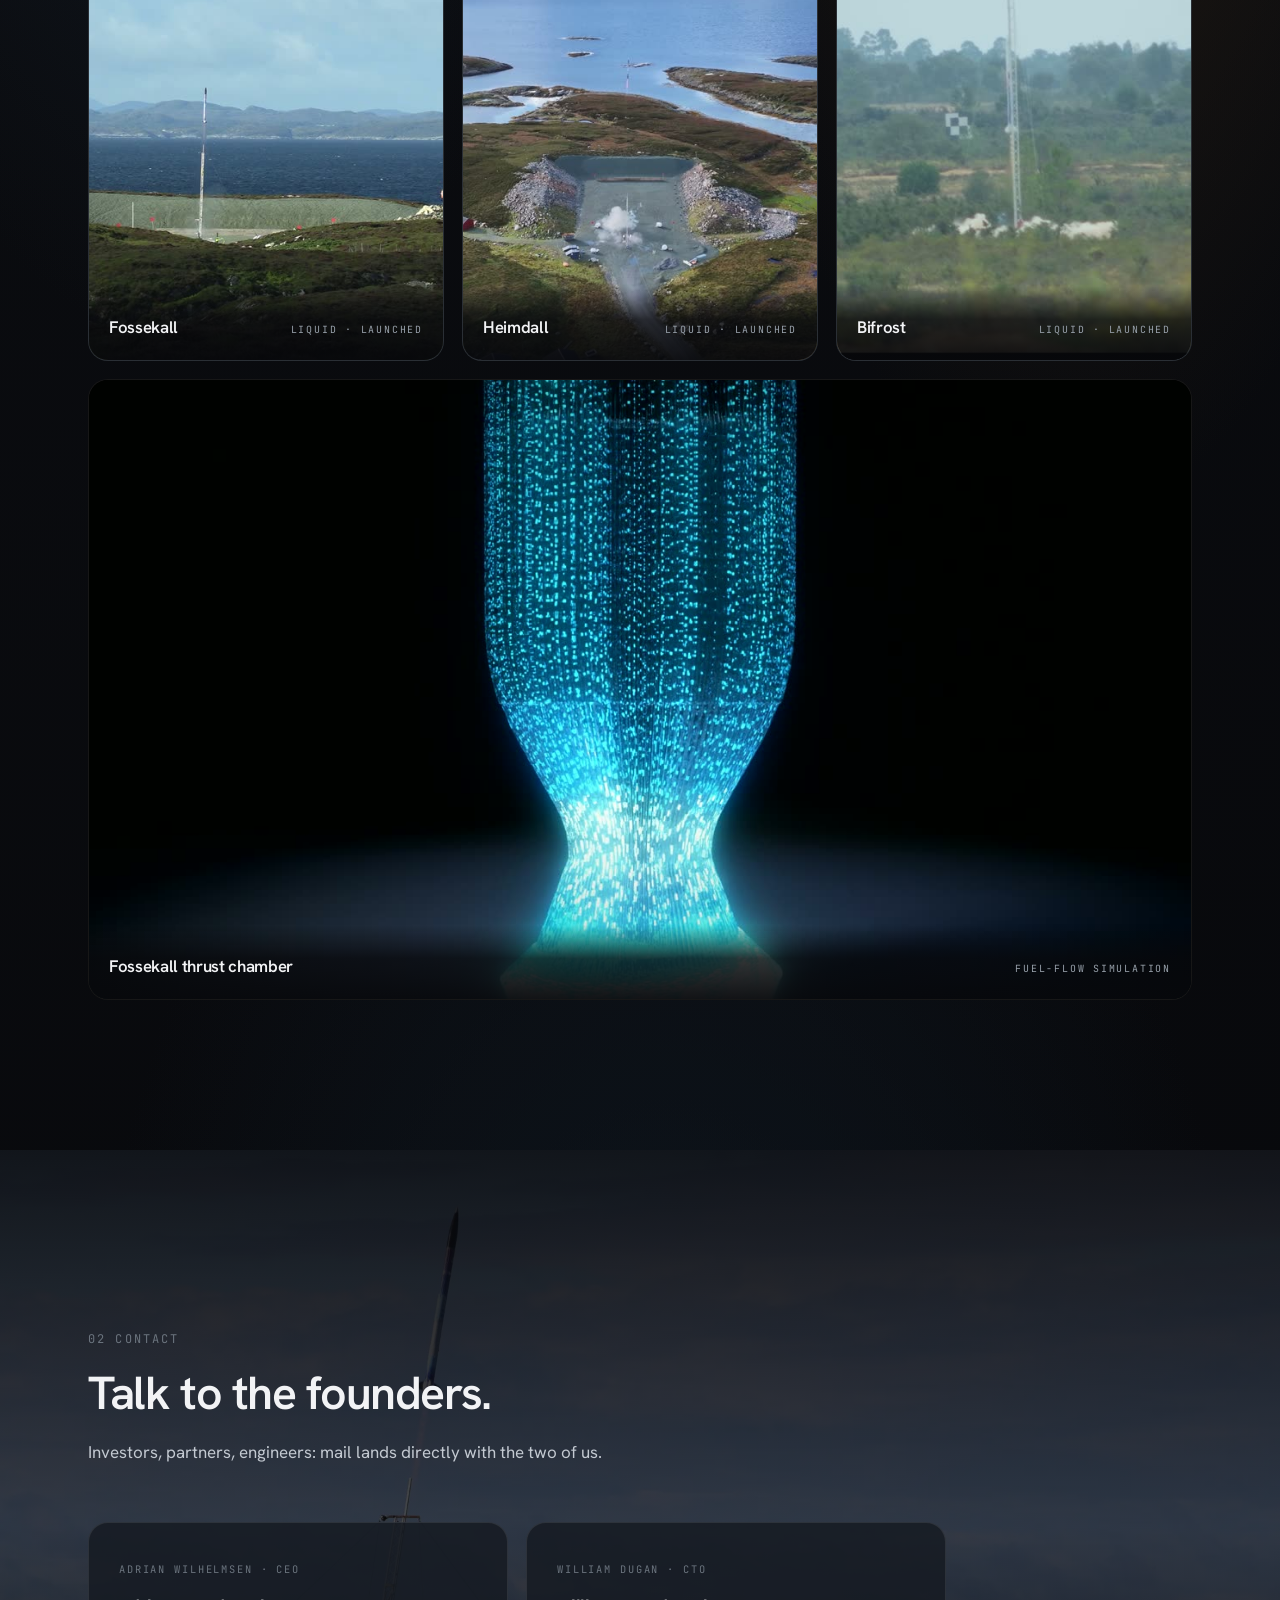
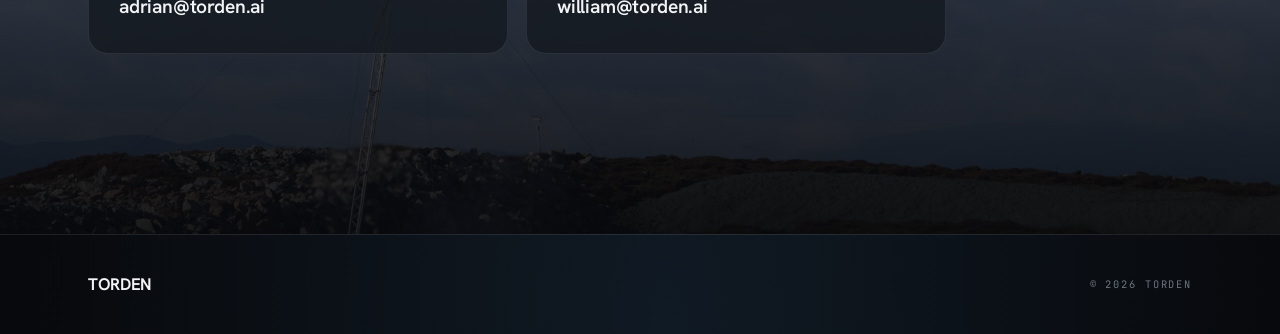
==== commit 66229589: "Heritage: Fossekall thrust chamber fuel-flow simulation band Full-width cinematic under the launch c" ====
--- a/index.html
+++ b/index.html
@@ -105,6 +105,13 @@
             </figcaption>
           </figure>
         </div>
+        <figure class="cfd-band reveal">
+          <video src="assets/video/fuelflow.mp4" poster="assets/video/fuelflow-poster.jpg" muted loop playsinline preload="metadata" aria-label="Particle flow simulation through the Fossekall thrust chamber"></video>
+          <figcaption>
+            <span class="launch-name">Fossekall thrust chamber</span>
+            <span class="launch-tag">Fuel-flow simulation</span>
+          </figcaption>
+        </figure>
       </div>
     </section>
 
@@ -171,7 +178,7 @@
         revealEls.forEach(function (el) { el.classList.add("in"); });
       }
 
-      var videos = document.querySelectorAll(".launch-card video");
+      var videos = document.querySelectorAll(".launch-card video, .cfd-band video");
       if (reduced) {
         videos.forEach(function (v) {
           v.removeAttribute("autoplay");
--- a/styles.css
+++ b/styles.css
@@ -440,7 +440,24 @@
   height: 100%;
   object-fit: cover;
 }
-.launch-card figcaption {
+.cfd-band {
+  position: relative;
+  margin-top: 18px;
+  border-radius: var(--radius);
+  overflow: hidden;
+  border: 1px solid var(--line);
+  background: #000;
+  aspect-ratio: 16 / 9;
+}
+.cfd-band video {
+  position: absolute;
+  inset: 0;
+  width: 100%;
+  height: 100%;
+  object-fit: cover;
+}
+.launch-card figcaption,
+.cfd-band figcaption {
   position: absolute;
   inset: auto 0 0 0;
   padding: 28px 20px 18px;
@@ -470,6 +487,7 @@
 }
 @supports not (aspect-ratio: 1 / 1) {
   .launch-card { min-height: 300px; }
+  .cfd-band { min-height: 360px; }
 }
 
 /* ---------- Defensibility band ---------- */
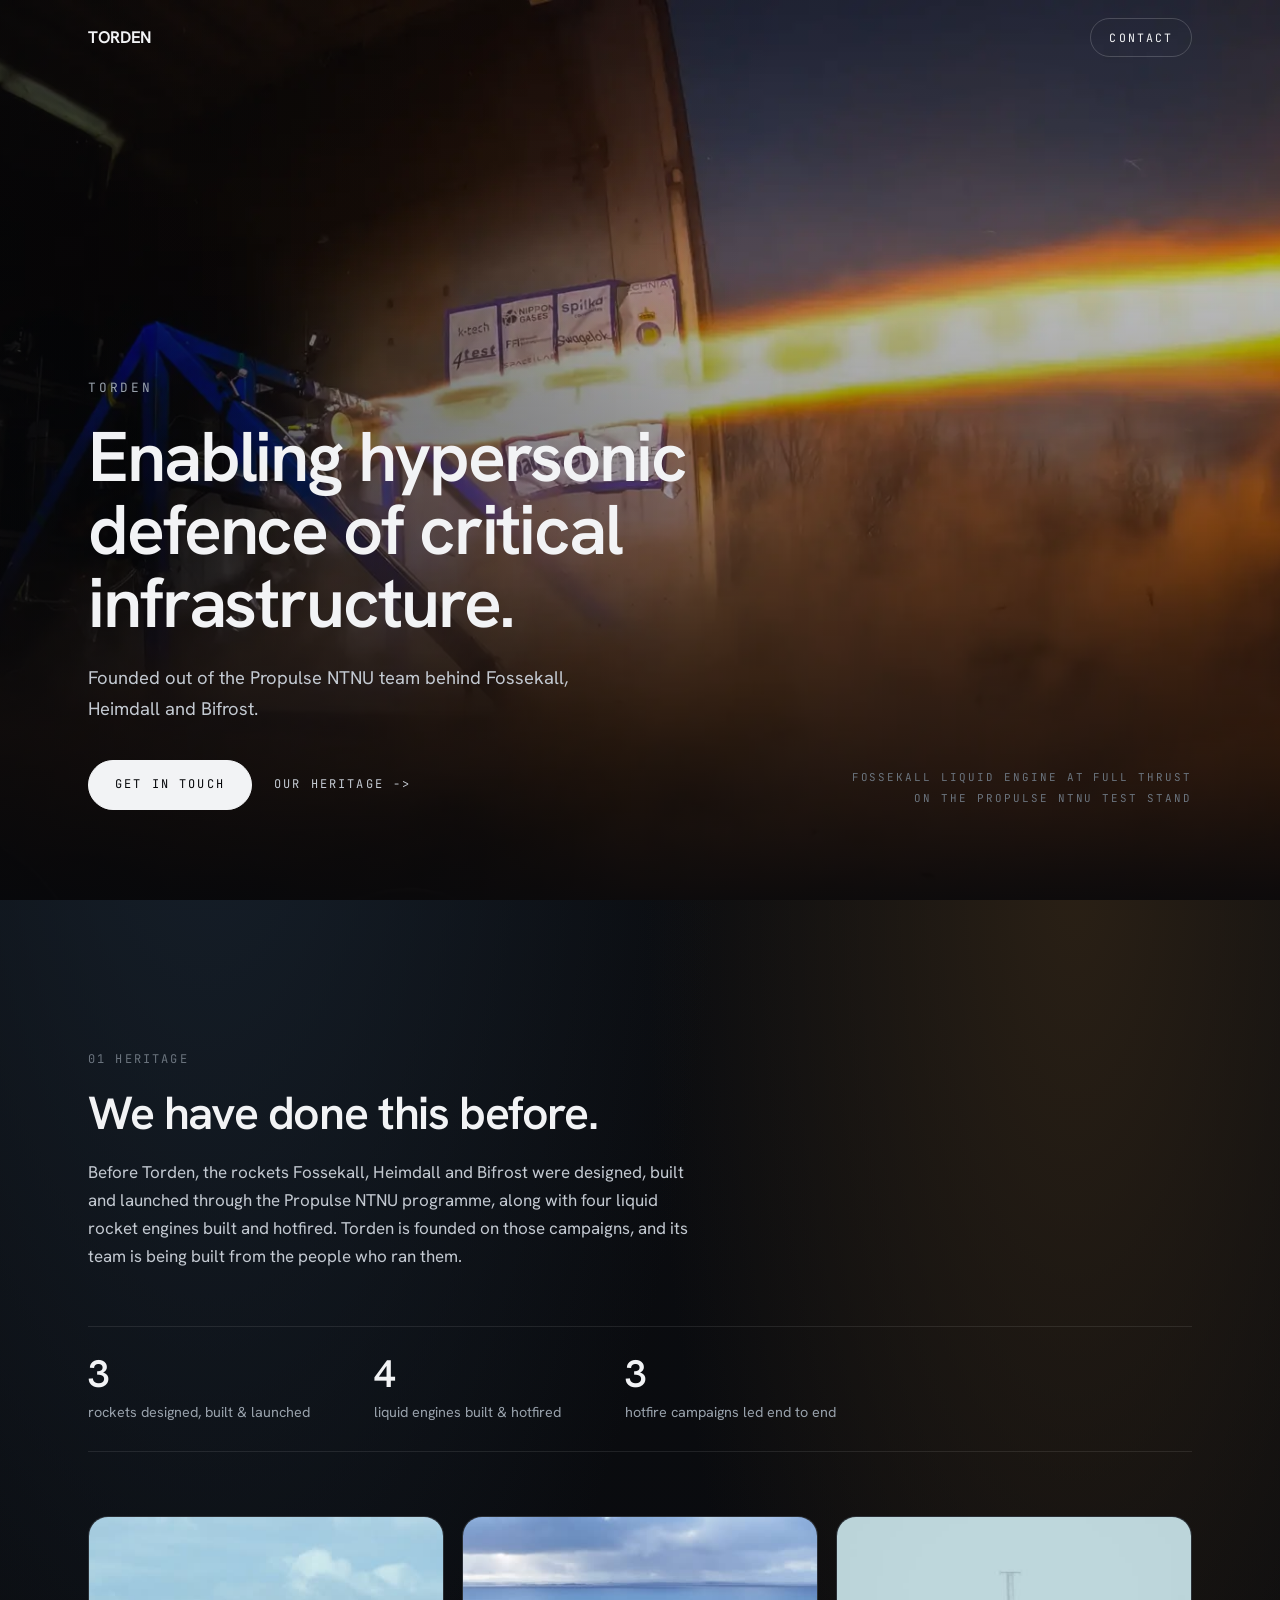
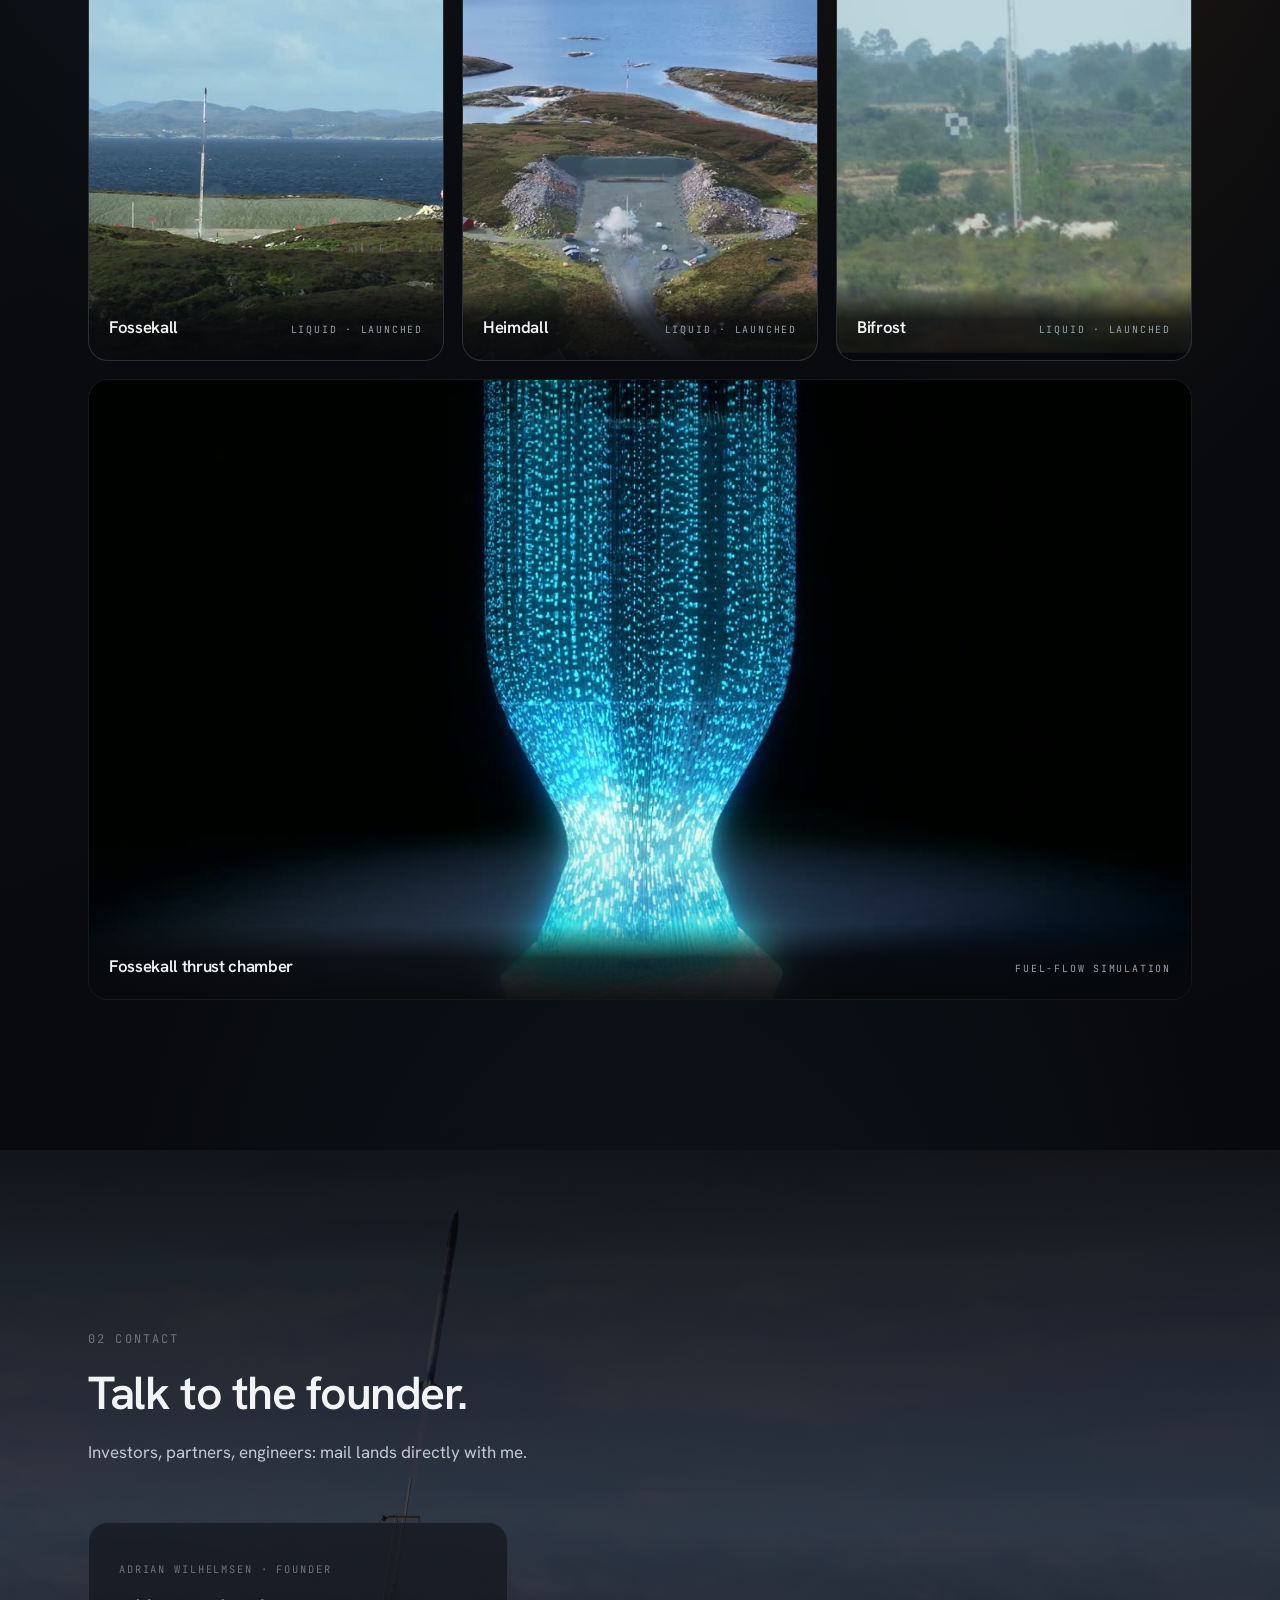
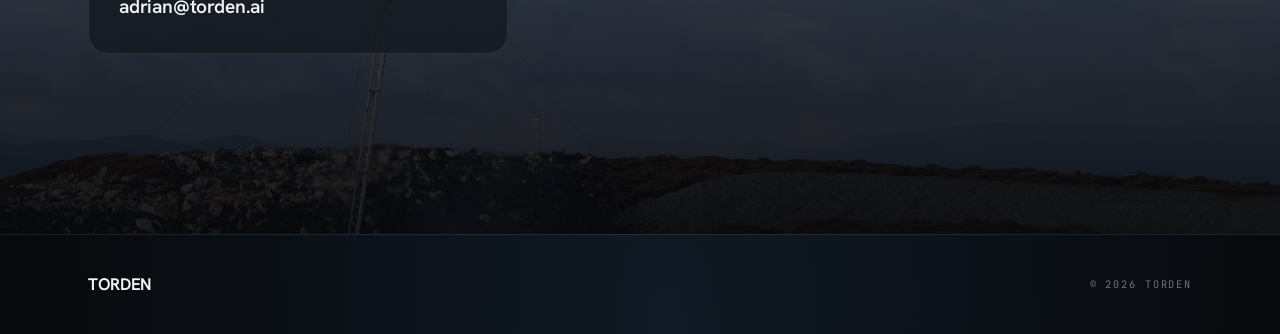
==== commit ab3de9c8: "Founder-singular copy: heritage attributed to the Propulse programme Hero, heritage lede and contact" ====
--- a/index.html
+++ b/index.html
@@ -51,7 +51,7 @@
       <div class="container hero-content">
         <p class="hero-kicker">Torden</p>
         <h1>Enabling hypersonic defence of critical infrastructure.</h1>
-        <p class="hero-sub">Founded by engineers from Propulse NTNU behind Fossekall, Heimdall and Bifrost.</p>
+        <p class="hero-sub">Founded out of the Propulse NTNU team behind Fossekall, Heimdall and Bifrost.</p>
         <div class="hero-cta-row">
           <a class="btn" href="#contact">Get in touch</a>
           <a class="arrow-link" href="#heritage">Our heritage</a>
@@ -66,7 +66,7 @@
         <div class="section-head reveal">
           <p class="kicker">01 Heritage</p>
           <h2>We have done this before.</h2>
-          <p class="section-lede">Before Torden, our team designed, built and launched three rockets, Fossekall, Heimdall and Bifrost, and built and hotfired four liquid rocket engines through the Propulse NTNU programme. The propulsion, test discipline and launch operations this company needs already exist in this team.</p>
+          <p class="section-lede">Before Torden, the rockets Fossekall, Heimdall and Bifrost were designed, built and launched through the Propulse NTNU programme, along with four liquid rocket engines built and hotfired. Torden is founded on those campaigns, and its team is being built from the people who ran them.</p>
         </div>
         <div class="heritage-stats reveal">
           <div class="hstat">
@@ -127,16 +127,12 @@
       <div class="container">
         <div class="reveal">
           <p class="kicker">02 Contact</p>
-          <h2 id="contact-title">Talk to the founders.</h2>
-          <p class="section-lede">Investors, partners, engineers: mail lands directly with the two of us.</p>
+          <h2 id="contact-title">Talk to the founder.</h2>
+          <p class="section-lede">Investors, partners, engineers: mail lands directly with me.</p>
           <div class="contact-mails">
             <a class="mail-card" href="mailto:adrian@torden.ai">
-              <span class="who">Adrian Wilhelmsen &middot; CEO</span>
+              <span class="who">Adrian Wilhelmsen &middot; Founder</span>
               <span class="addr">adrian@torden.ai</span>
-            </a>
-            <a class="mail-card" href="mailto:william@torden.ai">
-              <span class="who">William Dugan &middot; CTO</span>
-              <span class="addr">william@torden.ai</span>
             </a>
           </div>
         </div>
